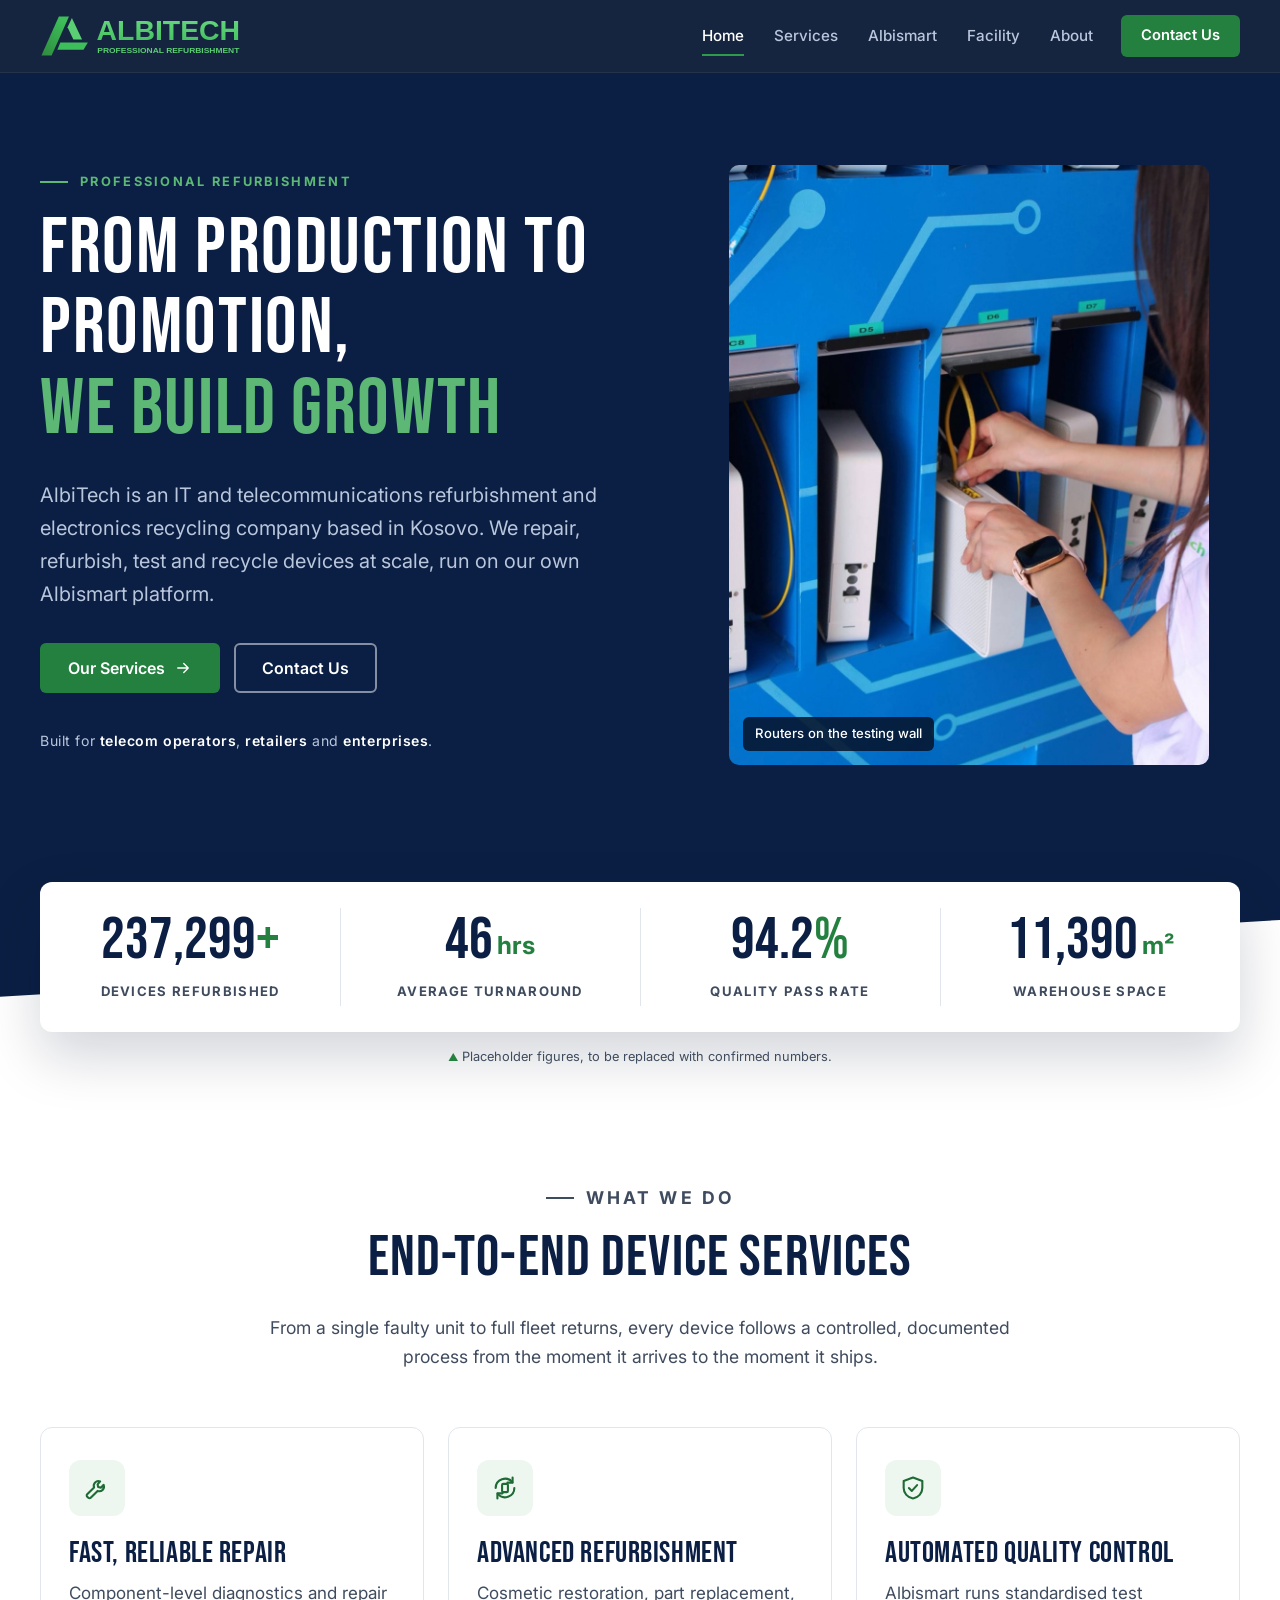
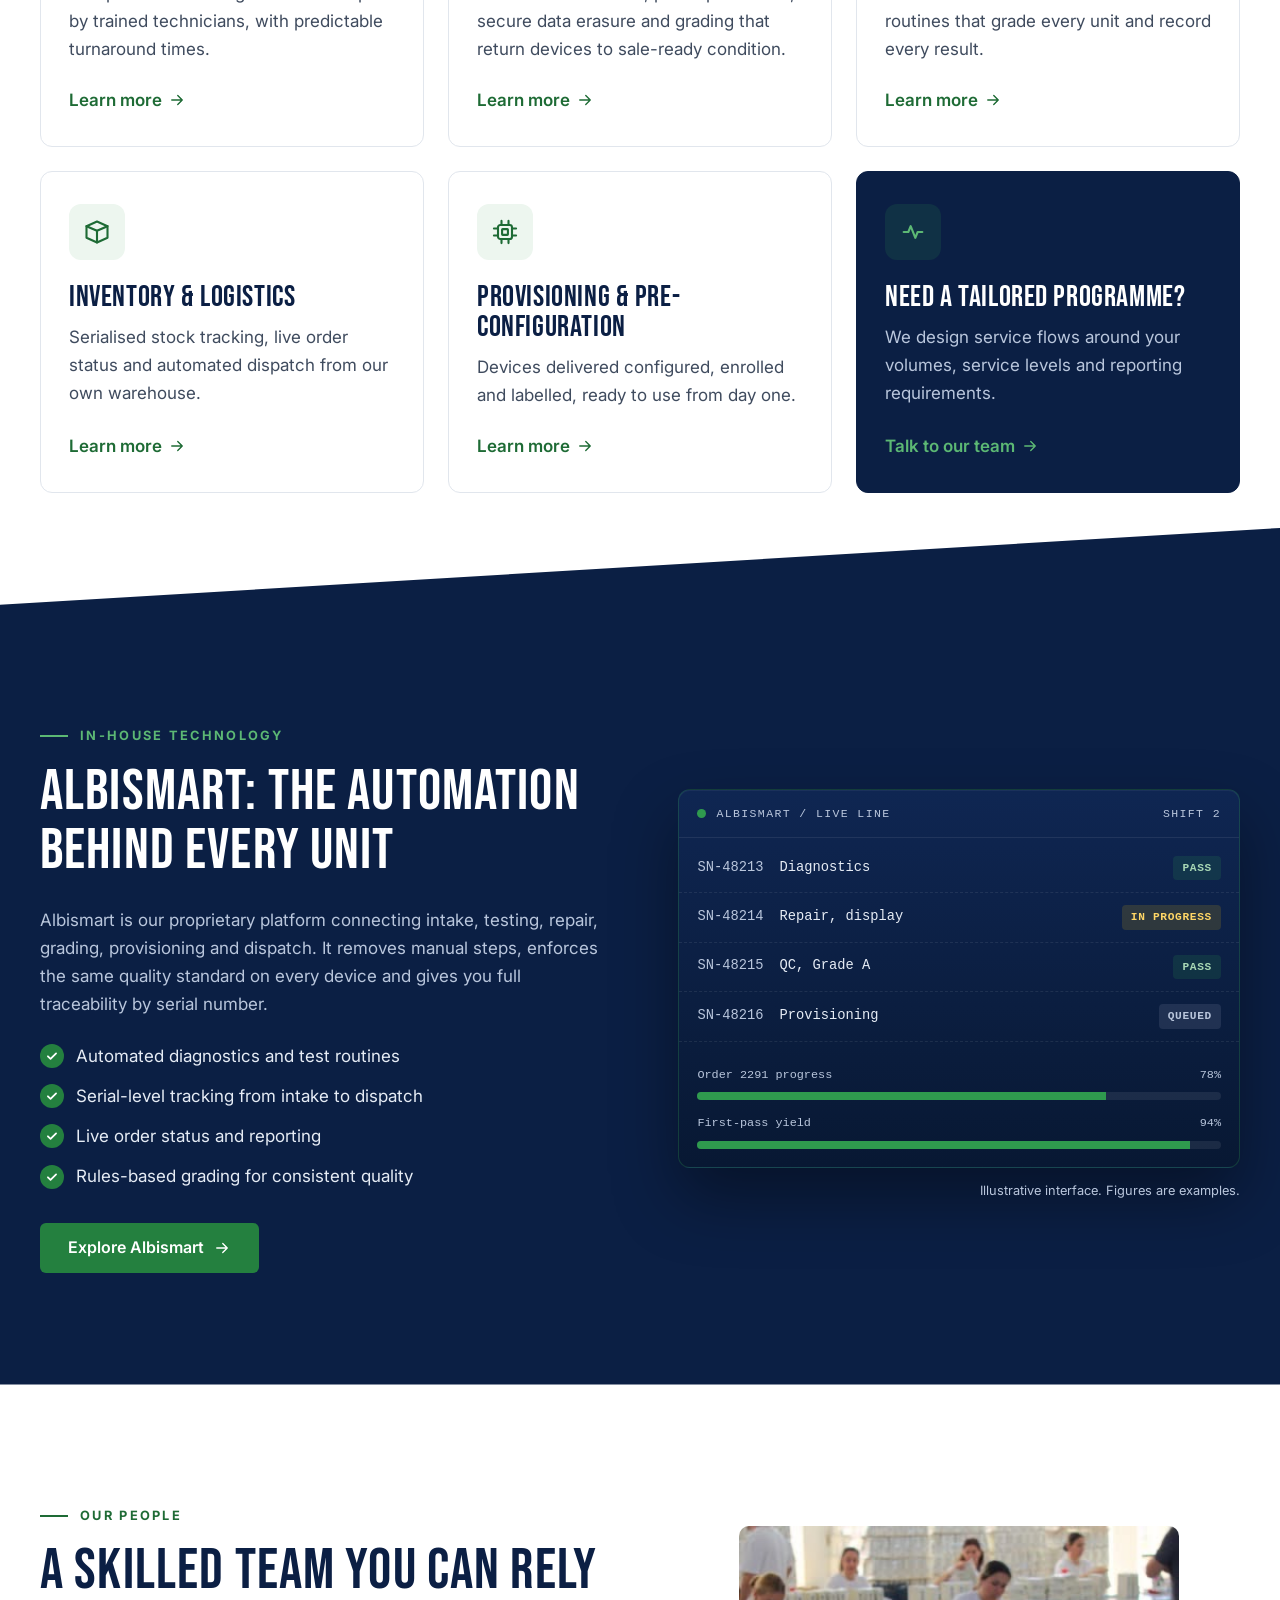
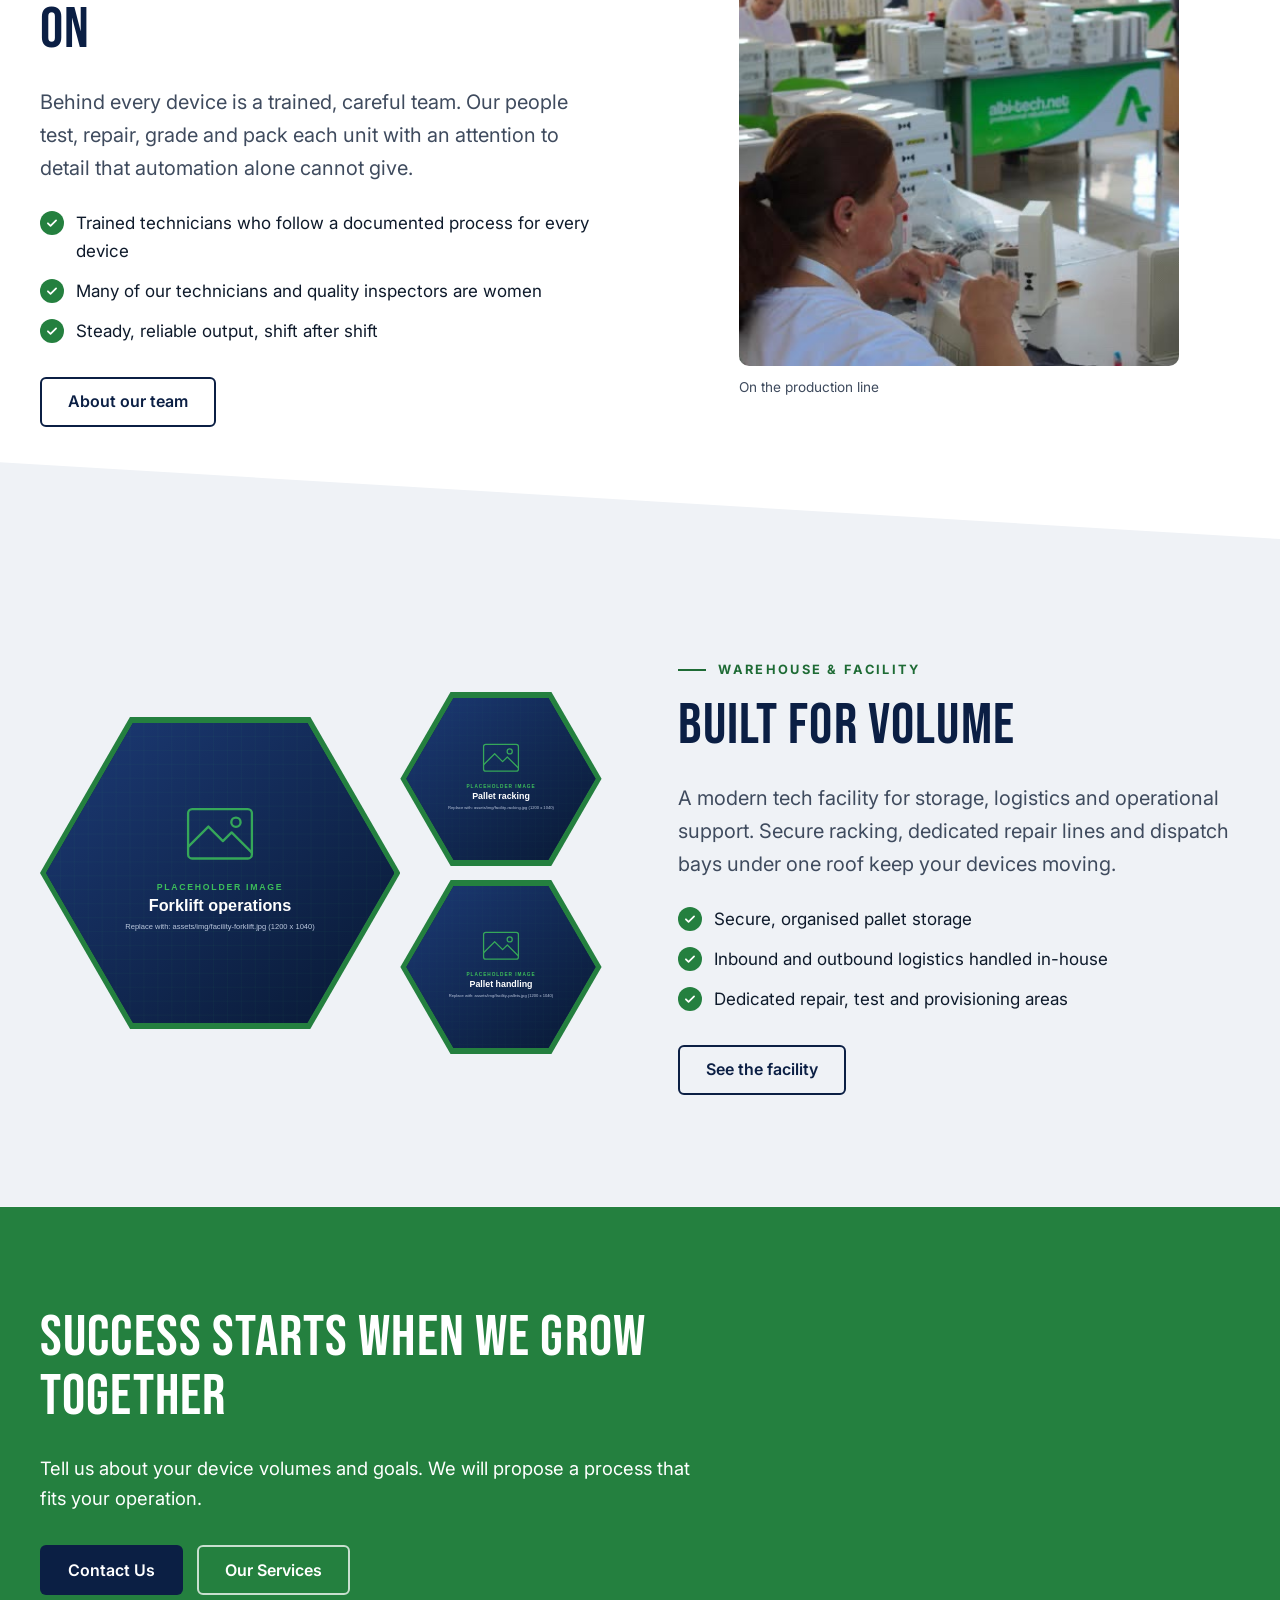
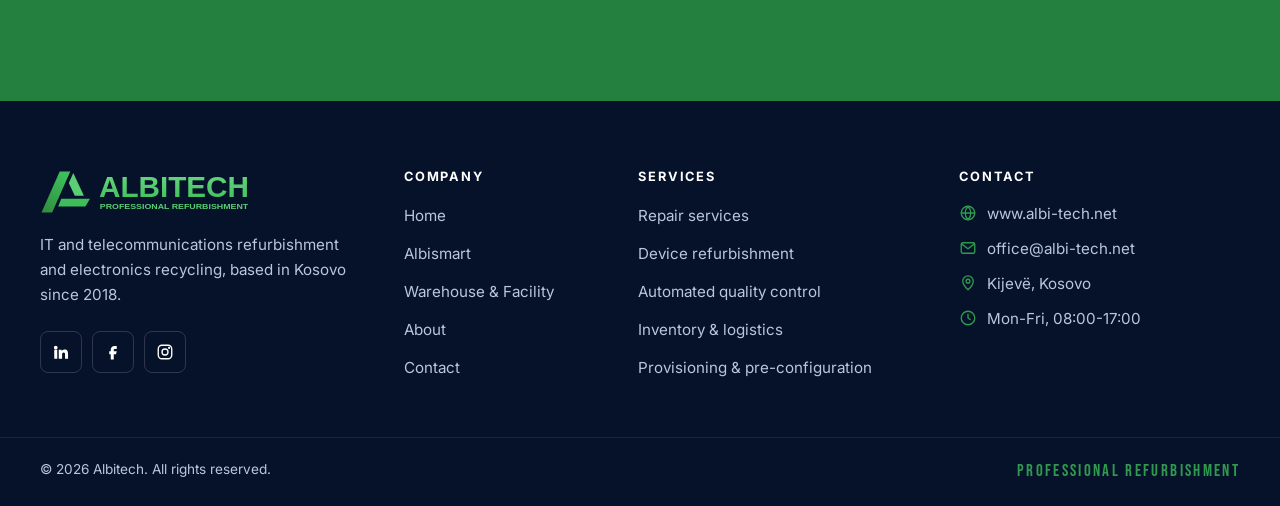
==== index.html @ 3c999fc0 "Add company facts: founder, founding date, headquarters and Instagram Add the founding date (13 Nove" ====
<!doctype html>
<html lang="en">
<head>
  <meta charset="utf-8">
  <meta name="viewport" content="width=device-width, initial-scale=1">
  <title>Albitech | Professional Device Repair, Refurbishment &amp; Logistics</title>
  <meta name="description" content="AlbiTech L.L.C. is an IT and telecommunications refurbishment and electronics recycling company in Kosovo. We repair, refurbish, test and recycle devices at scale, powered by our Albismart platform.">
  <link rel="canonical" href="https://www.albi-tech.net/">
  <meta name="theme-color" content="#0B1F44">
  <meta property="og:type" content="website">
  <meta property="og:site_name" content="Albitech">
  <meta property="og:title" content="Albitech | From Production to Promotion, We Build Growth">
  <meta property="og:description" content="Device repair, refurbishment, automated quality control, logistics and provisioning at scale.">
  <meta property="og:url" content="https://www.albi-tech.net/">
  <meta property="og:image" content="https://www.albi-tech.net/assets/img/og-image.png">
  <meta property="og:image:width" content="1200">
  <meta property="og:image:height" content="630">
  <meta property="og:image:alt" content="Albitech, Professional Refurbishment">
  <meta name="twitter:card" content="summary_large_image">
  <link rel="icon" href="assets/img/favicon.svg" type="image/svg+xml">
  <link rel="preconnect" href="https://fonts.googleapis.com">
  <link rel="preconnect" href="https://fonts.gstatic.com" crossorigin>
  <link rel="stylesheet" href="https://fonts.googleapis.com/css2?family=Bebas+Neue&amp;family=Inter:wght@400;500;600;700&amp;display=swap">
  <script>document.documentElement.classList.add("js");</script>
  <link rel="stylesheet" href="assets/css/styles.css">
  <script src="assets/js/main.js" defer></script>
  <script type="application/ld+json">
  {
    "@context": "https://schema.org",
    "@type": "Organization",
    "name": "Albitech",
    "slogan": "Professional Refurbishment",
    "url": "https://www.albi-tech.net/",
    "logo": "https://www.albi-tech.net/assets/img/logo.svg",
    "email": "office@albi-tech.net",
    "address": {
      "@type": "PostalAddress",
      "streetAddress": "Pejë - Prishtinë highway",
      "addressLocality": "Kijevë",
      "addressRegion": "Malishevë",
      "addressCountry": "XK"
    },
    "geo": {
      "@type": "GeoCoordinates",
      "latitude": 42.5676475,
      "longitude": 20.7339796
    },
    "hasMap": "https://maps.app.goo.gl/2U7qtQhpvTjWQRKJ6",
    "legalName": "AlbiTech L.L.C.",
    "description": "IT and telecommunications refurbishment and electronics recycling company in Kosovo: refurbishment, remanufacturing, testing, repair and recycling of IT and telecom hardware, powered by the Albismart platform.",
    "foundingDate": "2018-11-13",
    "founder": { "@type": "Person", "name": "Kujtim Gashi" },
    "sameAs": ["https://www.instagram.com/albitech_llc/"]
  }
  </script>
</head>
<body>
  <a class="skip-link" href="#main">Skip to main content</a>

  <header class="site-header">
    <div class="container header-inner">
      <a class="brand" href="index.html"><img src="assets/img/logo.svg" alt="Albitech home" width="203" height="42"></a>
      <button class="nav-toggle" type="button" aria-expanded="false" aria-controls="site-nav" aria-label="Open menu">
        <span class="nav-toggle-bar"></span><span class="nav-toggle-bar"></span><span class="nav-toggle-bar"></span>
      </button>
      <nav class="site-nav" id="site-nav" aria-label="Main">
        <ul class="nav-list">
          <li><a class="nav-link" href="index.html" aria-current="page">Home</a></li>
          <li><a class="nav-link" href="services.html">Services</a></li>
          <li><a class="nav-link" href="albismart.html">Albismart</a></li>
          <li><a class="nav-link" href="facility.html">Facility</a></li>
          <li><a class="nav-link" href="about.html">About</a></li>
          <li class="nav-cta"><a class="btn btn-primary btn-sm" href="contact.html">Contact Us</a></li>
        </ul>
      </nav>
    </div>
  </header>

  <main id="main">
    <!-- ============ Hero ============ -->
    <section class="hero" aria-labelledby="hero-title">
      <div class="container hero-grid">
        <div class="hero-content">
          <p class="eyebrow" data-reveal>Professional Refurbishment</p>
          <h1 id="hero-title" data-reveal style="--delay:.1s">From Production to Promotion, <span class="accent">We Build Growth</span></h1>
          <p class="lead" data-reveal style="--delay:.2s">AlbiTech is an IT and telecommunications refurbishment and electronics recycling company based in Kosovo. We repair, refurbish, test and recycle devices at scale, run on our own Albismart platform.</p>
          <div class="btn-row" data-reveal style="--delay:.3s">
            <a class="btn btn-primary" href="services.html">Our Services
              <svg class="icon" viewBox="0 0 24 24" aria-hidden="true"><path d="M5 12h14M13 6l6 6-6 6"/></svg>
            </a>
            <a class="btn btn-ghost" href="contact.html">Contact Us</a>
          </div>
          <p class="hero-audience" data-reveal style="--delay:.4s">Built for <strong>telecom operators</strong>, <strong>retailers</strong> and <strong>enterprises</strong>.</p>
        </div>
        <figure class="hero-photo" data-reveal="fade" style="--delay:.2s">
          <img src="assets/img/photos/testing-wall.jpg" alt="An Albitech technician connecting a router in its slot on the blue device testing wall" width="1000" height="1499" fetchpriority="high">
          <figcaption>Routers on the testing wall</figcaption>
        </figure>
      </div>
    </section>

    <!-- ============ Stats ============ -->
    <!-- PLACEHOLDER FIGURES: replace data-count values and the matching sr-only text with confirmed numbers. -->
    <section class="stats" aria-label="Albitech in numbers">
      <div class="container">
        <div class="stats-card" data-reveal>
          <div class="stat">
            <span class="stat-num" aria-hidden="true"><span data-count="250000">250,000</span><span class="suffix">+</span></span>
            <span class="stat-label">Devices refurbished</span>
            <span class="sr-only">250,000 or more devices refurbished</span>
          </div>
          <div class="stat">
            <span class="stat-num" aria-hidden="true"><span data-count="48">48</span><span class="suffix unit">hrs</span></span>
            <span class="stat-label">Average turnaround</span>
            <span class="sr-only">48 hour average turnaround</span>
          </div>
          <div class="stat">
            <span class="stat-num" aria-hidden="true"><span data-count="99.2" data-decimals="1">99.2</span><span class="suffix">%</span></span>
            <span class="stat-label">Quality pass rate</span>
            <span class="sr-only">99.2 percent quality pass rate</span>
          </div>
          <div class="stat">
            <span class="stat-num" aria-hidden="true"><span data-count="12000">12,000</span><span class="suffix unit">m²</span></span>
            <span class="stat-label">Warehouse space</span>
            <span class="sr-only">12,000 square metres of warehouse space</span>
          </div>
        </div>
        <p class="ph-note">Placeholder figures, to be replaced with confirmed numbers.</p>
      </div>
    </section>

    <!-- ============ Services overview ============ -->
    <section class="section" aria-labelledby="services-title">
      <div class="container">
        <div class="section-head center" data-reveal>
          <p class="eyebrow">What we do</p>
          <h2 id="services-title">End-to-end device services</h2>
          <p>From a single faulty unit to full fleet returns, every device follows a controlled, documented process from the moment it arrives to the moment it ships.</p>
        </div>
        <div class="card-grid">
          <article class="card" data-reveal>
            <div class="icon-badge"><svg class="icon" viewBox="0 0 24 24" aria-hidden="true"><path d="M14.7 6.3a4 4 0 0 0-5.2 5.2L3.6 17.4a1.4 1.4 0 0 0 0 2l1 1a1.4 1.4 0 0 0 2 0l5.9-5.9a4 4 0 0 0 5.2-5.2l-2.4 2.4-2.3-.5-.5-2.3z"/></svg></div>
            <h3>Fast, reliable repair</h3>
            <p>Component-level diagnostics and repair by trained technicians, with predictable turnaround times.</p>
            <a class="card-link" href="services.html#repair">Learn more <svg class="icon" viewBox="0 0 24 24" aria-hidden="true"><path d="M5 12h14M13 6l6 6-6 6"/></svg><span class="sr-only"> about repair services</span></a>
          </article>
          <article class="card" data-reveal style="--delay:.08s">
            <div class="icon-badge"><svg class="icon" viewBox="0 0 24 24" aria-hidden="true"><path d="M20 12a8 8 0 0 1-14.3 4.9M4 12a8 8 0 0 1 14.3-4.9"/><path d="M18.5 3v4.4h-4.4M5.5 21v-4.4h4.4"/><rect x="9.5" y="8.5" width="5" height="7" rx="1"/></svg></div>
            <h3>Advanced refurbishment</h3>
            <p>Cosmetic restoration, part replacement, secure data erasure and grading that return devices to sale-ready condition.</p>
            <a class="card-link" href="services.html#refurbishment">Learn more <svg class="icon" viewBox="0 0 24 24" aria-hidden="true"><path d="M5 12h14M13 6l6 6-6 6"/></svg><span class="sr-only"> about refurbishment</span></a>
          </article>
          <article class="card" data-reveal style="--delay:.16s">
            <div class="icon-badge"><svg class="icon" viewBox="0 0 24 24" aria-hidden="true"><path d="M12 3l8 3v6c0 4.5-3.4 8.3-8 9-4.6-.7-8-4.5-8-9V6z"/><path d="M8.5 12l2.5 2.5 4.5-5"/></svg></div>
            <h3>Automated quality control</h3>
            <p>Albismart runs standardised test routines that grade every unit and record every result.</p>
            <a class="card-link" href="services.html#quality-control">Learn more <svg class="icon" viewBox="0 0 24 24" aria-hidden="true"><path d="M5 12h14M13 6l6 6-6 6"/></svg><span class="sr-only"> about quality control</span></a>
          </article>
          <article class="card" data-reveal>
            <div class="icon-badge"><svg class="icon" viewBox="0 0 24 24" aria-hidden="true"><path d="M3 7l9-4 9 4-9 4z"/><path d="M3 7v10l9 4 9-4V7"/><path d="M12 11v10"/></svg></div>
            <h3>Inventory &amp; logistics</h3>
            <p>Serialised stock tracking, live order status and automated dispatch from our own warehouse.</p>
            <a class="card-link" href="services.html#logistics">Learn more <svg class="icon" viewBox="0 0 24 24" aria-hidden="true"><path d="M5 12h14M13 6l6 6-6 6"/></svg><span class="sr-only"> about inventory and logistics</span></a>
          </article>
          <article class="card" data-reveal style="--delay:.08s">
            <div class="icon-badge"><svg class="icon" viewBox="0 0 24 24" aria-hidden="true"><rect x="6" y="6" width="12" height="12" rx="2"/><rect x="9.5" y="9.5" width="5" height="5" rx=".5"/><path d="M9 2.5V6M15 2.5V6M9 18v3.5M15 18v3.5M2.5 9H6M2.5 15H6M18 9h3.5M18 15h3.5"/></svg></div>
            <h3>Provisioning &amp; pre-configuration</h3>
            <p>Devices delivered configured, enrolled and labelled, ready to use from day one.</p>
            <a class="card-link" href="services.html#provisioning">Learn more <svg class="icon" viewBox="0 0 24 24" aria-hidden="true"><path d="M5 12h14M13 6l6 6-6 6"/></svg><span class="sr-only"> about provisioning</span></a>
          </article>
          <article class="card card--cta" data-reveal style="--delay:.16s">
            <div class="icon-badge"><svg class="icon" viewBox="0 0 24 24" aria-hidden="true"><path d="M4 12h4l2-5 4 10 2-5h4"/></svg></div>
            <h3>Need a tailored programme?</h3>
            <p>We design service flows around your volumes, service levels and reporting requirements.</p>
            <a class="card-link" href="contact.html">Talk to our team <svg class="icon" viewBox="0 0 24 24" aria-hidden="true"><path d="M5 12h14M13 6l6 6-6 6"/></svg></a>
          </article>
        </div>
      </div>
    </section>

    <!-- ============ Albismart highlight ============ -->
    <section class="section section--dark angle-top" aria-labelledby="albismart-title">
      <div class="container split">
        <div data-reveal="left">
          <p class="eyebrow">In-house technology</p>
          <h2 id="albismart-title">Albismart: the automation behind every unit</h2>
          <p>Albismart is our proprietary platform connecting intake, testing, repair, grading, provisioning and dispatch. It removes manual steps, enforces the same quality standard on every device and gives you full traceability by serial number.</p>
          <ul class="check-list" style="margin-top:24px">
            <li>Automated diagnostics and test routines</li>
            <li>Serial-level tracking from intake to dispatch</li>
            <li>Live order status and reporting</li>
            <li>Rules-based grading for consistent quality</li>
          </ul>
          <div class="btn-row">
            <a class="btn btn-primary" href="albismart.html">Explore Albismart
              <svg class="icon" viewBox="0 0 24 24" aria-hidden="true"><path d="M5 12h14M13 6l6 6-6 6"/></svg>
            </a>
          </div>
        </div>
        <figure class="console-wrap" style="margin:0" data-reveal="right">
          <div class="console" role="img" aria-label="Illustration of the Albismart live line view, showing devices moving through diagnostics, repair, quality control and provisioning">
            <div class="console-bar" aria-hidden="true"><span class="console-dot"></span><span>Albismart / Live line</span><span>Shift 2</span></div>
            <ul class="console-rows" aria-hidden="true">
              <li class="console-row"><span class="sn">SN-48213</span><span>Diagnostics</span><span class="status status--pass">PASS</span></li>
              <li class="console-row"><span class="sn">SN-48214</span><span>Repair, display</span><span class="status status--run">IN PROGRESS</span></li>
              <li class="console-row"><span class="sn">SN-48215</span><span>QC, Grade A</span><span class="status status--pass">PASS</span></li>
              <li class="console-row"><span class="sn">SN-48216</span><span>Provisioning</span><span class="status status--queue">QUEUED</span></li>
            </ul>
            <div class="console-meters" aria-hidden="true">
              <div><div class="meter-label"><span>Order 2291 progress</span><span>78%</span></div><div class="meter"><span style="--w:78%"></span></div></div>
              <div><div class="meter-label"><span>First-pass yield</span><span>94%</span></div><div class="meter"><span style="--w:94%"></span></div></div>
            </div>
          </div>
          <figcaption class="figure-caption">Illustrative interface. Figures are examples.</figcaption>
        </figure>
      </div>
    </section>

    <!-- ============ People ============ -->
    <section class="section" aria-labelledby="people-title">
      <div class="container split">
        <div data-reveal="left">
          <p class="eyebrow">Our people</p>
          <h2 id="people-title">A skilled team you can rely on</h2>
          <p class="lead">Behind every device is a trained, careful team. Our people test, repair, grade and pack each unit with an attention to detail that automation alone cannot give.</p>
          <ul class="check-list" style="margin-top:24px">
            <li>Trained technicians who follow a documented process for every device</li>
            <li>Many of our technicians and quality inspectors are women</li>
            <li>Steady, reliable output, shift after shift</li>
          </ul>
          <div class="btn-row">
            <a class="btn btn-outline" href="about.html">About our team</a>
          </div>
        </div>
        <figure class="people-photo" data-reveal="right">
          <img src="assets/img/photos/production-line.jpg" alt="Albitech team members testing and packing devices on the production line" width="414" height="414" loading="lazy">
          <figcaption>On the production line</figcaption>
        </figure>
      </div>
    </section>

    <!-- ============ Facility preview ============ -->
    <section class="section section--gray angle-top-rev" aria-labelledby="facility-title">
      <div class="container split">
        <div class="hex-cluster" data-reveal="left">
          <!-- PLACEHOLDER IMAGES: replace src with real facility photos and update alt text. -->
          <figure class="hex"><div class="hex-inner"><img src="assets/img/placeholders/forklift.svg" alt="Placeholder: forklift moving pallets between racks" width="1200" height="1040" loading="lazy"></div></figure>
          <figure class="hex"><div class="hex-inner"><img src="assets/img/placeholders/warehouse-racking.svg" alt="Placeholder: pallet racking with boxed devices" width="1200" height="1040" loading="lazy"></div></figure>
          <figure class="hex"><div class="hex-inner"><img src="assets/img/placeholders/pallet-handling.svg" alt="Placeholder: operator handling a wrapped pallet" width="1200" height="1040" loading="lazy"></div></figure>
        </div>
        <div data-reveal="right">
          <p class="eyebrow">Warehouse &amp; facility</p>
          <h2 id="facility-title">Built for volume</h2>
          <p class="lead">A modern tech facility for storage, logistics and operational support. Secure racking, dedicated repair lines and dispatch bays under one roof keep your devices moving.</p>
          <ul class="check-list" style="margin-top:24px">
            <li>Secure, organised pallet storage</li>
            <li>Inbound and outbound logistics handled in-house</li>
            <li>Dedicated repair, test and provisioning areas</li>
          </ul>
          <div class="btn-row">
            <a class="btn btn-outline" href="facility.html">See the facility</a>
          </div>
        </div>
      </div>
    </section>

    <!-- ============ CTA ============ -->
    <section class="cta-band" aria-labelledby="cta-title">
      <div class="container">
        <div class="cta-inner" data-reveal>
          <h2 id="cta-title">Success starts when we grow together</h2>
          <p>Tell us about your device volumes and goals. We will propose a process that fits your operation.</p>
          <div class="btn-row">
            <a class="btn btn-dark" href="contact.html">Contact Us</a>
            <a class="btn btn-outline" href="services.html">Our Services</a>
          </div>
        </div>
      </div>
    </section>
  </main>

  <footer class="site-footer">
    <div class="container footer-grid">
      <div class="footer-brand">
        <img src="assets/img/logo.svg" alt="Albitech, Professional Refurbishment" width="213" height="44" loading="lazy">
        <p>IT and telecommunications refurbishment and electronics recycling, based in Kosovo since 2018.</p>
        <!-- PLACEHOLDER: replace href="#" on LinkedIn and Facebook with the real profile URLs. -->
        <ul class="social" aria-label="Albitech on social media">
          <li><a href="#" aria-label="Albitech on LinkedIn"><svg class="icon icon-fill" viewBox="0 0 24 24" aria-hidden="true"><path d="M4.98 3.5a2.5 2.5 0 1 1 0 5 2.5 2.5 0 0 1 0-5zM3 9h4v12H3zM9 9h3.8v1.7h.05c.53-1 1.83-2.05 3.77-2.05 4.03 0 4.78 2.65 4.78 6.1V21h-4v-5.5c0-1.3-.02-3-1.83-3-1.83 0-2.12 1.43-2.12 2.9V21H9z"/></svg></a></li>
          <li><a href="#" aria-label="Albitech on Facebook"><svg class="icon icon-fill" viewBox="0 0 24 24" aria-hidden="true"><path d="M14 8h3V4h-3c-2.76 0-5 2.24-5 5v2H7v4h2v7h4v-7h3l1-4h-4V9c0-.55.45-1 1-1z"/></svg></a></li>
          <li><a href="https://www.instagram.com/albitech_llc/" target="_blank" rel="noopener" aria-label="Albitech on Instagram"><svg class="icon" viewBox="0 0 24 24" aria-hidden="true"><rect x="3" y="3" width="18" height="18" rx="5"/><circle cx="12" cy="12" r="4"/><circle cx="17.5" cy="6.5" r=".6" fill="currentColor"/></svg></a></li>
        </ul>
      </div>
      <nav class="footer-col" aria-label="Footer: company">
        <h2 class="footer-title">Company</h2>
        <ul>
          <li><a href="index.html">Home</a></li>
          <li><a href="albismart.html">Albismart</a></li>
          <li><a href="facility.html">Warehouse &amp; Facility</a></li>
          <li><a href="about.html">About</a></li>
          <li><a href="contact.html">Contact</a></li>
        </ul>
      </nav>
      <nav class="footer-col" aria-label="Footer: services">
        <h2 class="footer-title">Services</h2>
        <ul>
          <li><a href="services.html#repair">Repair services</a></li>
          <li><a href="services.html#refurbishment">Device refurbishment</a></li>
          <li><a href="services.html#quality-control">Automated quality control</a></li>
          <li><a href="services.html#logistics">Inventory &amp; logistics</a></li>
          <li><a href="services.html#provisioning">Provisioning &amp; pre-configuration</a></li>
        </ul>
      </nav>
      <div class="footer-col">
        <h2 class="footer-title">Contact</h2>
        <ul class="footer-contact">
          <li><svg class="icon" viewBox="0 0 24 24" aria-hidden="true"><circle cx="12" cy="12" r="9"/><path d="M3 12h18M12 3c2.5 2.7 3.8 5.7 3.8 9s-1.3 6.3-3.8 9c-2.5-2.7-3.8-5.7-3.8-9S9.5 5.7 12 3z"/></svg><a href="https://www.albi-tech.net">www.albi-tech.net</a></li>
          <li><svg class="icon" viewBox="0 0 24 24" aria-hidden="true"><rect x="3" y="5" width="18" height="14" rx="2"/><path d="M3.5 6.5l8.5 6.5 8.5-6.5"/></svg><a href="mailto:office@albi-tech.net">office@albi-tech.net</a></li>
          <li><svg class="icon" viewBox="0 0 24 24" aria-hidden="true"><path d="M12 21s-7-6.2-7-11.5a7 7 0 0 1 14 0C19 14.8 12 21 12 21z"/><circle cx="12" cy="9.5" r="2.5"/></svg><a href="https://maps.app.goo.gl/2U7qtQhpvTjWQRKJ6" target="_blank" rel="noopener">Kijevë, Kosovo</a></li>
          <li><svg class="icon" viewBox="0 0 24 24" aria-hidden="true"><circle cx="12" cy="12" r="9"/><path d="M12 7v5l3 2"/></svg><span>Mon-Fri, 08:00-17:00</span></li>
        </ul>
      </div>
    </div>
    <div class="footer-bottom">
      <div class="container footer-bottom-inner">
        <p>&copy; <span data-year>2026</span> Albitech. All rights reserved.</p>
        <p class="footer-tagline">Professional Refurbishment</p>
      </div>
    </div>
  </footer>
</body>
</html>
---- assets/css/styles.css ----
/* =========================================================
   Albitech, Professional Refurbishment
   Main stylesheet (shared by every page)
   ========================================================= */

:root {
  --navy-950: #06122a;
  --navy-900: #081833;
  --navy-800: #0b1f44;
  --navy-700: #132b5c;
  --navy-600: #1c3a75;
  --green-300: #a9d8b5;
  --green-400: #5cb874;
  --green-500: #2f9a4e;
  --green-600: #24803f;
  --green-700: #1e6b35;
  --green-800: #17532a;
  --green-50: #edf6ef;
  --gray-50: #f7f9fb;
  --gray-100: #eff2f6;
  --gray-200: #e1e6ed;
  --gray-300: #c9d1dc;
  --ink: #0e1a2b;
  --ink-soft: #3f4b5e;
  --on-dark-soft: #b9c6dc;
  --error: #b42318;

  --font-display: "Bebas Neue", "Oswald", Impact, "Arial Narrow", sans-serif;
  --font-body: "Inter", system-ui, -apple-system, "Segoe UI", Roboto, Arial, sans-serif;

  --radius: 12px;
  --radius-sm: 8px;
  --shadow: 0 14px 36px rgba(6, 18, 42, 0.12);
  --header-h: 72px;
  --container: 1200px;
  --cut: clamp(36px, 6vw, 96px);
  --section-pad: clamp(64px, 9vw, 112px);
  --ease: cubic-bezier(0.2, 0.7, 0.2, 1);
}

/* ---------- Base ---------- */
*, *::before, *::after { box-sizing: border-box; }
html { scroll-behavior: smooth; -webkit-text-size-adjust: 100%; scroll-padding-top: calc(var(--header-h) + 16px); }
body {
  margin: 0;
  font-family: var(--font-body);
  font-size: 1.0625rem;
  line-height: 1.65;
  color: var(--ink);
  background: #fff;
  -webkit-font-smoothing: antialiased;
}
img, svg { display: block; max-width: 100%; }
img { height: auto; }
a { color: var(--green-700); text-underline-offset: 3px; }
a:hover { text-decoration-thickness: 2px; }
h1, h2, h3, h4 {
  font-family: var(--font-display);
  font-weight: 400;
  letter-spacing: 0.02em;
  line-height: 1.02;
  margin: 0 0 0.45em;
}
h1 { font-size: clamp(2.9rem, 7vw, 5.5rem); }
h2 { font-size: clamp(2.3rem, 4.6vw, 3.6rem); }
h3 { font-size: clamp(1.5rem, 2.4vw, 1.85rem); }
p { margin: 0 0 1em; }
ul, ol { margin: 0; }
button, input, select, textarea { font: inherit; }

.container { width: min(100% - 40px, var(--container)); margin-inline: auto; }

.sr-only {
  position: absolute !important; width: 1px; height: 1px; padding: 0; margin: -1px;
  overflow: hidden; clip: rect(0 0 0 0); white-space: nowrap; border: 0;
}

.skip-link {
  position: absolute; left: 16px; top: -64px; z-index: 300;
  background: var(--green-500); color: var(--navy-900);
  padding: 10px 18px; border-radius: var(--radius-sm);
  font-weight: 700; text-decoration: none; transition: top 0.2s;
}
.skip-link:focus { top: 12px; }

:focus-visible { outline: 3px solid var(--green-400); outline-offset: 3px; border-radius: 4px; }

.icon {
  width: 24px; height: 24px; flex: none;
  fill: none; stroke: currentColor; stroke-width: 1.8;
  stroke-linecap: round; stroke-linejoin: round;
}
.icon-fill { fill: currentColor; stroke: none; }

.lead { font-size: clamp(1.1rem, 1.6vw, 1.25rem); color: var(--ink-soft); max-width: 60ch; }

.eyebrow {
  display: inline-flex; align-items: center; gap: 12px;
  margin: 0 0 18px;
  font-family: var(--font-body); line-height: 1.4;
  font-size: 0.8rem; font-weight: 700; letter-spacing: 0.18em; text-transform: uppercase;
  color: var(--green-700);
}
.eyebrow::before { content: ""; width: 28px; height: 2px; background: currentColor; }

/* ---------- Header ---------- */
.site-header {
  position: sticky; top: 0; z-index: 100;
  background: rgba(8, 24, 51, 0.94);
  -webkit-backdrop-filter: saturate(140%) blur(10px);
  backdrop-filter: saturate(140%) blur(10px);
  border-bottom: 1px solid rgba(255, 255, 255, 0.06);
  transition: box-shadow 0.3s;
}
.site-header.is-scrolled { box-shadow: 0 8px 28px rgba(0, 0, 0, 0.28); }
.header-inner { display: flex; align-items: center; justify-content: space-between; gap: 24px; height: var(--header-h); }
.brand { display: inline-flex; align-items: center; border-radius: 4px; }
.brand img { height: 42px; width: auto; }

.nav-list { display: flex; align-items: center; gap: 2px; list-style: none; padding: 0; }
.nav-link {
  position: relative; display: block; padding: 10px 14px;
  color: var(--on-dark-soft); text-decoration: none;
  font-size: 0.95rem; font-weight: 500; border-radius: var(--radius-sm);
  transition: color 0.2s;
}
.nav-link:hover { color: #fff; }
.nav-link[aria-current="page"] { color: #fff; }
.nav-link[aria-current="page"]::after {
  content: ""; position: absolute; left: 14px; right: 14px; bottom: 3px;
  height: 2px; background: var(--green-500);
}
.nav-cta { margin-left: 12px; }

.nav-toggle {
  display: none; position: relative; width: 44px; height: 44px;
  border: 1px solid rgba(255, 255, 255, 0.2); border-radius: var(--radius-sm);
  background: transparent; color: #fff; cursor: pointer;
}
.nav-toggle-bar {
  position: absolute; left: 11px; right: 11px; height: 2px; border-radius: 2px;
  background: currentColor; transition: transform 0.3s var(--ease), opacity 0.2s;
}
.nav-toggle-bar:nth-child(1) { top: 14px; }
.nav-toggle-bar:nth-child(2) { top: 20px; }
.nav-toggle-bar:nth-child(3) { top: 26px; }
.nav-toggle[aria-expanded="true"] .nav-toggle-bar:nth-child(1) { transform: translateY(6px) rotate(45deg); }
.nav-toggle[aria-expanded="true"] .nav-toggle-bar:nth-child(2) { opacity: 0; }
.nav-toggle[aria-expanded="true"] .nav-toggle-bar:nth-child(3) { transform: translateY(-6px) rotate(-45deg); }

@media (max-width: 960px) {
  .nav-toggle { display: block; }
  .site-nav {
    position: absolute; top: 100%; left: 0; right: 0;
    max-height: calc(100vh - var(--header-h)); overflow-y: auto;
    background: var(--navy-900);
    border-top: 1px solid rgba(255, 255, 255, 0.06);
    box-shadow: 0 24px 40px rgba(0, 0, 0, 0.35);
    opacity: 0; visibility: hidden; transform: translateY(-8px);
    transition: opacity 0.25s, transform 0.25s var(--ease), visibility 0s linear 0.25s;
  }
  .site-nav.is-open {
    opacity: 1; visibility: visible; transform: none;
    transition: opacity 0.25s, transform 0.25s var(--ease), visibility 0s;
  }
  .nav-list { flex-direction: column; align-items: stretch; gap: 0; padding: 8px 20px 24px; }
  .nav-link { padding: 16px 4px; font-size: 1.05rem; border-radius: 0; border-bottom: 1px solid rgba(255, 255, 255, 0.07); }
  .nav-link[aria-current="page"] { color: var(--green-400); }
  .nav-link[aria-current="page"]::after { display: none; }
  .nav-cta { margin: 20px 0 0; }
  .nav-cta .btn { width: 100%; }
  body.nav-open { overflow: hidden; }
}

/* ---------- Buttons ---------- */
.btn {
  --btn-bg: var(--green-600);
  --btn-fg: #fff;
  display: inline-flex; align-items: center; justify-content: center; gap: 0.55em;
  min-height: 50px; padding: 12px 26px;
  border: 2px solid transparent; border-radius: 6px;
  background: var(--btn-bg); color: var(--btn-fg);
  font-size: 1rem; font-weight: 600; line-height: 1.2; text-decoration: none;
  cursor: pointer;
  transition: background-color 0.2s, color 0.2s, border-color 0.2s, transform 0.2s var(--ease), box-shadow 0.2s;
}
.btn .icon { width: 18px; height: 18px; }
.btn-primary:hover { --btn-bg: var(--green-700); }
.btn-ghost { --btn-bg: transparent; --btn-fg: #fff; border-color: rgba(255, 255, 255, 0.5); }
.btn-ghost:hover { --btn-bg: rgba(255, 255, 255, 0.08); border-color: #fff; }
.btn-dark { --btn-bg: var(--navy-800); --btn-fg: #fff; }
.btn-dark:hover { --btn-bg: var(--navy-700); }
.btn-outline { --btn-bg: transparent; --btn-fg: var(--navy-800); border-color: var(--navy-800); }
.btn-outline:hover { --btn-bg: var(--navy-800); --btn-fg: #fff; }
.btn-sm { min-height: 42px; padding: 8px 18px; font-size: 0.92rem; }
.btn-row { display: flex; flex-wrap: wrap; gap: 14px; margin-top: 32px; }

/* ---------- Hero (home) ---------- */
.hero {
  position: relative; overflow: hidden;
  background: var(--navy-800);
  color: #fff;
  padding: clamp(48px, 7vw, 96px) 0 calc(clamp(110px, 12vw, 160px) + var(--cut));
  clip-path: polygon(0 0, 100% 0, 100% calc(100% - var(--cut)), 0 100%);
}
.hero .eyebrow, .page-hero .eyebrow, .section--dark .eyebrow { color: var(--green-400); }
.hero-grid { display: grid; grid-template-columns: 1.1fr 0.9fr; gap: clamp(32px, 5vw, 72px); align-items: center; }
.hero-content { max-width: 640px; }
.hero h1 { font-size: clamp(3rem, 6.2vw, 5.4rem); margin-bottom: 0.35em; }
.hero h1 .accent { color: var(--green-400); display: block; }
.hero .lead { color: var(--on-dark-soft); }
.hero-audience { margin-top: 36px; font-size: 0.88rem; color: var(--on-dark-soft); letter-spacing: 0.04em; }
.hero-audience strong { color: #fff; font-weight: 600; }
.hero-photo { position: relative; margin: 0; aspect-ratio: 4 / 5; max-height: 600px; border-radius: 10px; overflow: hidden; background: var(--navy-700); }
.hero-photo img { width: 100%; height: 100%; object-fit: cover; object-position: 50% 40%; }
.hero-photo figcaption {
  position: absolute; left: 14px; bottom: 14px; padding: 6px 12px; border-radius: 6px;
  background: rgba(6, 18, 42, 0.85); color: #fff; font-size: 0.82rem; font-weight: 500;
}
@media (max-width: 900px) {
  .hero-grid { grid-template-columns: 1fr; }
  .hero-photo { aspect-ratio: 4 / 3; max-height: none; }
}
@keyframes pulse { 0%, 100% { box-shadow: 0 0 0 4px rgba(47, 154, 78, 0.25); } 50% { box-shadow: 0 0 0 8px rgba(47, 154, 78, 0); } }

/* ---------- Page hero (inner pages) ---------- */
.page-hero {
  position: relative; overflow: hidden; isolation: isolate;
  background: var(--navy-800);
  color: #fff;
  padding: clamp(56px, 8vw, 100px) 0 calc(clamp(64px, 9vw, 110px) + var(--cut));
  clip-path: polygon(0 0, 100% 0, 100% calc(100% - var(--cut)), 0 100%);
}
.page-hero .container { position: relative; z-index: 1; }
.page-hero h1 { max-width: 16ch; }
.page-hero .lead { color: var(--on-dark-soft); }

.breadcrumb ol {
  display: flex; flex-wrap: wrap; gap: 8px; list-style: none; padding: 0; margin: 0 0 22px;
  font-size: 0.88rem; color: var(--on-dark-soft);
}
.breadcrumb li + li::before { content: "/"; margin-right: 8px; opacity: 0.5; }
.breadcrumb a { color: var(--on-dark-soft); text-decoration: none; }
.breadcrumb a:hover { color: #fff; text-decoration: underline; }
.breadcrumb [aria-current="page"] { color: #fff; }

/* ---------- Sections ---------- */
.section { position: relative; padding-block: var(--section-pad); }
.section--gray { background: var(--gray-100); }
.section--dark { background: var(--navy-800); color: #fff; }
.section--dark p { color: var(--on-dark-soft); }
.section--dark h2, .section--dark h3 { color: #fff; }
.angle-top {
  clip-path: polygon(0 var(--cut), 100% 0, 100% 100%, 0 100%);
  margin-top: calc(-1 * var(--cut));
  padding-top: calc(var(--section-pad) + var(--cut));
}
.angle-top-rev {
  clip-path: polygon(0 0, 100% var(--cut), 100% 100%, 0 100%);
  margin-top: calc(-1 * var(--cut));
  padding-top: calc(var(--section-pad) + var(--cut));
}

.section-head { max-width: 740px; margin-bottom: clamp(36px, 5vw, 56px); }
.section-head.center { text-align: center; margin-inline: auto; }
.section-head.center .eyebrow { justify-content: center; }
.section-head p { font-size: 1.1rem; color: var(--ink-soft); }
.section--dark .section-head p { color: var(--on-dark-soft); }
.section h2 { color: var(--navy-800); }
.section--dark h2 { color: #fff; }
.text-accent { color: var(--green-700); }
.section--dark .text-accent { color: var(--green-500); }

.split { display: grid; grid-template-columns: 1fr 1fr; gap: clamp(40px, 6vw, 88px); align-items: center; }
.split--text-wide { grid-template-columns: 1.1fr 0.9fr; }
@media (max-width: 900px) { .split, .split--text-wide { grid-template-columns: 1fr; } }

/* ---------- Stats ---------- */
.stats { position: relative; z-index: 3; margin-top: calc(-1 * clamp(70px, 9vw, 120px)); }
.stats-card {
  display: grid; grid-template-columns: repeat(4, 1fr);
  background: #fff; border-radius: var(--radius); overflow: hidden;
  box-shadow: 0 24px 56px rgba(6, 18, 42, 0.18);
}
.stats-card--flat { box-shadow: none; border: 1px solid var(--gray-200); }
.stat { position: relative; padding: 30px 22px; text-align: center; }
.stat + .stat::before {
  content: ""; position: absolute; left: 0; top: 26px; bottom: 26px; width: 1px; background: var(--gray-200);
}
.stat-num {
  display: block; font-family: var(--font-display);
  font-size: clamp(2.7rem, 4.6vw, 3.7rem); line-height: 1; color: var(--navy-800);
  font-variant-numeric: tabular-nums;
}
.stat-num .suffix { color: var(--green-600); }
.stat-num .unit { margin-left: 4px; font-family: var(--font-body); font-size: 0.42em; font-weight: 700; letter-spacing: 0; vertical-align: 0.15em; }
.stat-label {
  display: block; margin-top: 10px;
  font-size: 0.82rem; font-weight: 700; letter-spacing: 0.1em; text-transform: uppercase; color: var(--ink-soft);
}
@media (max-width: 820px) {
  .stats-card { grid-template-columns: repeat(2, 1fr); }
  .stat:nth-child(3)::before { display: none; }
  .stat:nth-child(n + 3) { border-top: 1px solid var(--gray-200); }
}
.ph-note { margin: 14px 0 0; text-align: center; font-size: 0.8rem; color: var(--ink-soft); }
.ph-note::before { content: "\25B2  "; color: var(--green-600); font-size: 0.65rem; }

/* ---------- Cards ---------- */
.card-grid { display: grid; grid-template-columns: repeat(3, 1fr); gap: 24px; }
@media (max-width: 980px) { .card-grid { grid-template-columns: repeat(2, 1fr); } }
@media (max-width: 640px) { .card-grid { grid-template-columns: 1fr; } }

.card {
  position: relative; display: flex; flex-direction: column; overflow: hidden;
  background: #fff; border: 1px solid var(--gray-200); border-radius: var(--radius);
  padding: 32px 28px;
  transition: transform 0.35s var(--ease), box-shadow 0.35s, border-color 0.35s;
}
.card:hover { border-color: var(--green-300); }
.card h3 { color: var(--navy-800); margin-bottom: 0.35em; }
.card p { color: var(--ink-soft); flex: 1; }
.card--cta { background: var(--navy-800); border-color: var(--navy-800); color: #fff; }
.card--cta h3 { color: #fff; }
.card--cta p { color: var(--on-dark-soft); }
.card--cta .card-link { color: var(--green-400); }
.card--cta .icon-badge { background: rgba(47, 154, 78, 0.15); color: var(--green-400); }

.icon-badge {
  display: grid; place-items: center; flex: none;
  width: 56px; height: 56px; margin-bottom: 22px; border-radius: 12px;
  background: var(--green-50);
  color: var(--green-700);
}
.icon-badge .icon { width: 28px; height: 28px; }
.section--dark .icon-badge { background: rgba(47, 154, 78, 0.14); color: var(--green-400); }

.card-link {
  display: inline-flex; align-items: center; gap: 6px; margin-top: 6px;
  font-weight: 600; color: var(--green-700); text-decoration: none;
}
.card-link .icon { width: 18px; height: 18px; transition: transform 0.2s var(--ease); }
.card-link:hover .icon { transform: translateX(4px); }

/* ---------- Lists ---------- */
.check-list { list-style: none; padding: 0; display: grid; gap: 12px; }
.check-list li { position: relative; padding-left: 36px; }
.check-list li::before {
  content: ""; position: absolute; left: 0; top: 0.12em; width: 24px; height: 24px; border-radius: 50%;
  background: var(--green-600) url("data:image/svg+xml,%3Csvg xmlns='http://www.w3.org/2000/svg' viewBox='0 0 24 24' fill='none' stroke='%23FFFFFF' stroke-width='3' stroke-linecap='round' stroke-linejoin='round'%3E%3Cpath d='M5 12.5l4.5 4.5L19 7.5'/%3E%3C/svg%3E") center / 14px no-repeat;
}
.section--dark .check-list li { color: #e6ecf5; }

.tags { display: flex; flex-wrap: wrap; gap: 8px; list-style: none; padding: 0; margin-top: 10px; }
.tag {
  padding: 6px 12px; border-radius: 999px; border: 1px solid var(--gray-200);
  background: var(--gray-100); color: var(--navy-700); font-size: 0.82rem; font-weight: 600;
}
.tags-label {
  margin: 26px 0 0; font-size: 0.78rem; font-weight: 700; letter-spacing: 0.12em;
  text-transform: uppercase; color: var(--ink-soft);
}

/* ---------- Albismart console illustration ---------- */
.console {
  overflow: hidden; border-radius: var(--radius);
  background: linear-gradient(180deg, #0f2652, #081833);
  border: 1px solid rgba(47, 154, 78, 0.28);
  box-shadow: 0 30px 64px rgba(0, 0, 0, 0.38), inset 0 1px 0 rgba(255, 255, 255, 0.05);
  font-family: ui-monospace, SFMono-Regular, Menlo, Consolas, monospace; font-size: 0.86rem;
}
.console-bar {
  display: flex; align-items: center; gap: 10px; padding: 14px 18px;
  border-bottom: 1px solid rgba(255, 255, 255, 0.08);
  color: var(--on-dark-soft); font-size: 0.72rem; letter-spacing: 0.12em; text-transform: uppercase;
}
.console-bar span:last-child { margin-left: auto; }
.console-dot { width: 9px; height: 9px; border-radius: 50%; background: var(--green-500); animation: pulse 2s infinite; }
.console-rows { list-style: none; padding: 6px 0; }
.console-row {
  display: grid; grid-template-columns: auto 1fr auto; gap: 16px; align-items: center;
  padding: 12px 18px; border-bottom: 1px dashed rgba(255, 255, 255, 0.08); color: #e6ecf5;
}
.console-row .sn { color: var(--on-dark-soft); }
.status { padding: 3px 9px; border-radius: 4px; font-size: 0.7rem; font-weight: 700; letter-spacing: 0.06em; }
.status--pass { background: rgba(47, 154, 78, 0.16); color: var(--green-300); }
.status--run { background: rgba(255, 196, 0, 0.14); color: #ffd666; }
.status--queue { background: rgba(185, 198, 220, 0.12); color: var(--on-dark-soft); }
.console-meters { display: grid; gap: 14px; padding: 18px; }
.meter-label { display: flex; justify-content: space-between; margin-bottom: 7px; font-size: 0.74rem; color: var(--on-dark-soft); }
.meter { height: 8px; border-radius: 99px; background: rgba(255, 255, 255, 0.08); overflow: hidden; }
.meter span {
  display: block; height: 100%; width: var(--w);
  background: var(--green-500);
  transform-origin: left; transition: transform 1.4s var(--ease) 0.4s;
}
.js [data-reveal]:not(.is-visible) .meter span { transform: scaleX(0); }
.figure-caption { margin: 12px 0 0; font-size: 0.8rem; color: var(--on-dark-soft); text-align: right; }

/* ---------- Hexagon images ---------- */
.hex {
  --clip: polygon(25% 0, 75% 0, 100% 50%, 75% 100%, 25% 100%, 0 50%);
  position: relative; margin: 0; padding: 6px;
  aspect-ratio: 1.1547;
  clip-path: var(--clip);
  background: var(--green-600);
}
.hex-inner { width: 100%; height: 100%; overflow: hidden; clip-path: var(--clip); background: var(--navy-800); }
.hex-inner img { width: 100%; height: 100%; object-fit: cover; transition: transform 0.7s var(--ease); }
.hex:hover .hex-inner img { transform: scale(1.06); }

.hex-cluster {
  display: grid; grid-template-columns: 1.4fr 1fr; align-items: center; gap: 14px 0;
}
.hex-cluster .hex:nth-child(1) { grid-row: 1 / span 2; margin-right: -10%; }
.hex-cluster .hex:nth-child(2) { margin-left: 14%; }
.hex-cluster .hex:nth-child(3) { margin-left: 14%; }

.hex-gallery {
  display: grid; grid-template-columns: repeat(3, 1fr); gap: 32px 40px;
  list-style: none; padding: 0 0 64px;
}
.hex-gallery li:nth-child(3n + 2) { margin-top: 72px; }
.hex-figure { margin: 0; }
.hex-figure figcaption { margin-top: 18px; text-align: center; }
.hex-figure figcaption strong {
  display: block; font-family: var(--font-display); font-weight: 400;
  font-size: 1.65rem; letter-spacing: 0.03em; color: var(--navy-800);
}
.hex-figure figcaption span { font-size: 0.95rem; color: var(--ink-soft); }
@media (max-width: 900px) {
  .hex-gallery { grid-template-columns: repeat(2, 1fr); gap: 28px; }
  .hex-gallery li:nth-child(3n + 2) { margin-top: 0; }
  .hex-gallery li:nth-child(2n) { margin-top: 64px; }
}
@media (max-width: 540px) {
  .hex-gallery { grid-template-columns: 1fr; max-width: 420px; margin-inline: auto; padding-bottom: 0; }
  .hex-gallery li:nth-child(2n) { margin-top: 0; }
}

.media-frame { position: relative; margin: 0; border-radius: var(--radius); overflow: hidden; box-shadow: var(--shadow); }
.media-frame img { width: 100%; height: 100%; object-fit: cover; }

.people-photo { width: 100%; max-width: 440px; margin: 0 auto; }
.people-photo img { width: 100%; border-radius: 10px; }
.people-photo figcaption { margin-top: 10px; font-size: 0.85rem; color: var(--ink-soft); }
.section--dark .people-photo figcaption { color: var(--on-dark-soft); }

.facts-list { display: grid; grid-template-columns: repeat(3, auto); justify-content: start; gap: 12px 40px; margin: 28px 0 0; padding-top: 22px; border-top: 1px solid var(--gray-200); }
.facts-list dt { font-size: 0.76rem; font-weight: 700; letter-spacing: 0.12em; text-transform: uppercase; color: var(--ink-soft); }
.facts-list dd { margin: 4px 0 0; font-weight: 600; color: var(--navy-800); }
@media (max-width: 560px) { .facts-list { grid-template-columns: 1fr; } }

/* ---------- Features ---------- */
.feature-grid { display: grid; grid-template-columns: repeat(3, 1fr); gap: 22px; }
.feature-grid--2 { grid-template-columns: repeat(2, 1fr); }
.feature-grid--4 { grid-template-columns: repeat(4, 1fr); }
@media (max-width: 1060px) { .feature-grid--4 { grid-template-columns: repeat(2, 1fr); } }
@media (max-width: 980px) { .feature-grid { grid-template-columns: repeat(2, 1fr); } }
@media (max-width: 620px) { .feature-grid, .feature-grid--2, .feature-grid--4 { grid-template-columns: 1fr; } }
.feature {
  display: flex; align-items: flex-start; gap: 18px; padding: 26px;
  background: #fff; border: 1px solid var(--gray-200); border-radius: var(--radius);
}
.feature--stack { flex-direction: column; gap: 0; }
.feature .icon-badge { margin: 0; width: 52px; height: 52px; }
.feature--stack .icon-badge { margin-bottom: 20px; }
.feature h3 { font-size: 1.5rem; margin-bottom: 0.25em; color: var(--navy-800); }
.feature p { margin: 0; font-size: 0.98rem; color: var(--ink-soft); }
.section--dark .feature { background: rgba(255, 255, 255, 0.035); border-color: rgba(255, 255, 255, 0.09); }
.section--dark .feature h3 { color: #fff; }
.section--dark .feature p { color: var(--on-dark-soft); }

/* ---------- Service detail (services page) ---------- */
.jump-links { display: flex; flex-wrap: wrap; gap: 10px; list-style: none; padding: 0; margin-top: 30px; }
.jump-links a {
  display: inline-flex; padding: 8px 16px; border-radius: 999px;
  border: 1px solid rgba(255, 255, 255, 0.22); color: #fff; text-decoration: none;
  font-size: 0.9rem; font-weight: 500; transition: background-color 0.2s, border-color 0.2s, color 0.2s;
}
.jump-links a:hover { background: var(--green-500); border-color: var(--green-500); color: var(--navy-900); }

.service-list { display: grid; gap: 28px; }
.service-detail {
  display: grid; grid-template-columns: 1.15fr 0.85fr;
  background: #fff; border: 1px solid var(--gray-200); border-radius: var(--radius); overflow: hidden;
  scroll-margin-top: calc(var(--header-h) + 24px);
  box-shadow: 0 6px 20px rgba(6, 18, 42, 0.05);
}
.service-detail:nth-child(even) { grid-template-columns: 0.85fr 1.15fr; }
.service-detail:nth-child(even) .service-benefits { order: -1; }
.service-main { padding: clamp(28px, 4vw, 52px); }
.service-top { display: flex; align-items: center; gap: 18px; margin-bottom: 22px; }
.service-top .icon-badge { margin: 0; width: 64px; height: 64px; }
.service-top .icon-badge .icon { width: 32px; height: 32px; }
.service-num { font-family: var(--font-display); font-size: 3.2rem; line-height: 1; color: var(--gray-300); }
.service-detail h2 { font-size: clamp(2rem, 3.4vw, 2.8rem); }
.service-main p { color: var(--ink-soft); }
.service-benefits {
  position: relative; padding: clamp(28px, 4vw, 52px);
  background: var(--navy-800); color: #fff;
}
.service-benefits::before {
  content: ""; position: absolute; top: 0; right: 0; width: 84px; height: 84px;
  background: var(--green-500); clip-path: polygon(0 0, 100% 0, 100% 100%);
}
.service-benefits h3 { font-size: 1.6rem; color: var(--green-400); margin-bottom: 20px; }
.service-benefits .check-list li { color: #e6ecf5; }
@media (max-width: 860px) {
  .service-detail, .service-detail:nth-child(even) { grid-template-columns: 1fr; }
  .service-detail:nth-child(even) .service-benefits { order: 0; }
}

/* ---------- Steps (engagement) ---------- */
.steps { display: grid; grid-template-columns: repeat(3, 1fr); gap: 24px; list-style: none; padding: 0; counter-reset: s; }
.steps li { position: relative; padding: 30px 28px; border-top: 3px solid var(--green-500); background: #fff; border-radius: 0 0 var(--radius) var(--radius); }
.steps li::before {
  counter-increment: s; content: "0" counter(s);
  display: block; font-family: var(--font-display); font-size: 2.6rem; line-height: 1; color: var(--green-600); margin-bottom: 10px;
}
.steps h3 { color: var(--navy-800); }
.steps p { margin: 0; color: var(--ink-soft); }
@media (max-width: 820px) { .steps { grid-template-columns: 1fr; } }

/* ---------- Process diagram (Albismart) ---------- */
.process {
  position: relative; display: grid; grid-template-columns: repeat(6, 1fr); gap: 20px;
  list-style: none; padding: 0;
}
.process::before, .process::after {
  content: ""; position: absolute; top: 37px; left: calc(100% / 12); right: calc(100% / 12); height: 2px;
}
.process::before { background: rgba(255, 255, 255, 0.14); }
.process::after {
  background: var(--green-500);
  transform-origin: left; transition: transform 2s var(--ease) 0.2s;
}
.js .process:not(.is-visible)::after { transform: scaleX(0); }
.step { position: relative; z-index: 1; text-align: center; }
.step-icon {
  position: relative; display: grid; place-items: center;
  width: 76px; height: 76px; margin: 0 auto 22px; border-radius: 50%;
  background: var(--navy-900); border: 2px solid var(--green-500); color: var(--green-400);
  box-shadow: 0 0 0 8px var(--navy-800);
}
.step-icon .icon { width: 32px; height: 32px; }
.step-num {
  position: absolute; top: -6px; right: -6px; width: 28px; height: 28px; border-radius: 50%;
  background: var(--green-500); color: var(--navy-900);
  font-size: 0.8rem; font-weight: 700; line-height: 28px; text-align: center;
}
.step h3 { font-size: 1.65rem; margin-bottom: 0.3em; }
.step p { margin: 0; font-size: 0.95rem; }
@media (max-width: 980px) {
  .process { grid-template-columns: 1fr; gap: 0; }
  .process::before, .process::after { top: 38px; bottom: 38px; left: 37px; right: auto; width: 2px; height: auto; }
  .process::after { transform-origin: top; background: var(--green-500); }
  .js .process:not(.is-visible)::after { transform: scaleY(0); }
  .step { display: grid; grid-template-columns: 76px 1fr; column-gap: 22px; text-align: left; padding-bottom: 34px; }
  .step:last-child { padding-bottom: 0; }
  .step-icon { grid-row: 1 / span 2; margin: 0; }
  .step h3 { margin-top: 12px; }
}

/* ---------- Mission / quote ---------- */
.mission { text-align: center; overflow: hidden; }
.mission blockquote { position: relative; z-index: 1; max-width: 960px; margin: 0 auto; }
.mission blockquote p {
  margin: 0; font-family: var(--font-display); font-size: clamp(2.8rem, 7vw, 5.2rem); line-height: 1; color: #fff;
}
.mission blockquote p span { color: var(--green-400); }
.mission .mission-text { max-width: 640px; margin: 28px auto 0; font-size: 1.1rem; }

/* ---------- Facts (sustainability) ---------- */
.fact-grid { display: grid; grid-template-columns: repeat(2, 1fr); gap: 20px; }
@media (max-width: 520px) { .fact-grid { grid-template-columns: 1fr; } }
.fact {
  padding: 26px; background: #fff; border-left: 4px solid var(--green-500);
  border-radius: 0 var(--radius) var(--radius) 0; box-shadow: 0 6px 20px rgba(6, 18, 42, 0.06);
}
.fact-num { display: block; font-family: var(--font-display); font-size: clamp(2.6rem, 4vw, 3.4rem); line-height: 1; color: var(--navy-800); }
.fact p { margin: 10px 0 0; color: var(--ink-soft); font-size: 0.98rem; }
.source { margin-top: 18px; font-size: 0.85rem; color: var(--ink-soft); }

/* ---------- CTA band ---------- */
.cta-band { padding-block: clamp(64px, 8vw, 104px); background: var(--green-600); color: #fff; }
.cta-inner { max-width: 680px; }
.cta-band h2 { color: #fff; }
.cta-band p { font-size: 1.15rem; color: #fff; }
.cta-band .btn-outline { --btn-fg: #fff; border-color: rgba(255, 255, 255, 0.75); }
.cta-band .btn-outline:hover { --btn-bg: #fff; --btn-fg: var(--green-700); }

/* ---------- Contact ---------- */
.contact-layout { display: grid; grid-template-columns: 1.4fr 0.9fr; gap: 32px; align-items: start; }
@media (max-width: 960px) { .contact-layout { grid-template-columns: 1fr; } }

.form-card {
  padding: clamp(24px, 4vw, 44px); background: #fff;
  border: 1px solid var(--gray-200); border-radius: var(--radius); box-shadow: var(--shadow);
}
.form-card h2 { font-size: clamp(2rem, 3.4vw, 2.6rem); }
.form-grid { display: grid; grid-template-columns: 1fr 1fr; gap: 18px 20px; margin-top: 24px; }
@media (max-width: 640px) { .form-grid { grid-template-columns: 1fr; } }
.field { display: flex; flex-direction: column; gap: 6px; }
.field--full { grid-column: 1 / -1; }
.field label { font-size: 0.92rem; font-weight: 600; color: var(--navy-800); }
.req { color: var(--error); }
.optional { font-weight: 400; color: var(--ink-soft); }
.field input, .field select, .field textarea {
  width: 100%; min-height: 50px; padding: 12px 14px;
  font-size: 1rem; color: var(--ink);
  background: var(--gray-50); border: 1.5px solid var(--gray-300); border-radius: var(--radius-sm);
  transition: border-color 0.2s, box-shadow 0.2s, background-color 0.2s;
}
.field select {
  appearance: none; padding-right: 42px;
  background-image: url("data:image/svg+xml,%3Csvg xmlns='http://www.w3.org/2000/svg' viewBox='0 0 24 24' fill='none' stroke='%230B1F44' stroke-width='2' stroke-linecap='round' stroke-linejoin='round'%3E%3Cpath d='M6 9l6 6 6-6'/%3E%3C/svg%3E");
  background-repeat: no-repeat; background-position: right 14px center; background-size: 18px;
}
.field textarea { min-height: 150px; resize: vertical; }
.field input:focus, .field select:focus, .field textarea:focus {
  outline: none; border-color: var(--green-600); background-color: #fff;
  box-shadow: 0 0 0 4px rgba(47, 154, 78, 0.22);
}
.field [aria-invalid="true"] { border-color: var(--error); }
.field-error { min-height: 1.2em; font-size: 0.85rem; color: var(--error); }
.check-field { display: flex; align-items: flex-start; gap: 12px; font-size: 0.95rem; color: var(--ink-soft); }
.check-field input { width: 22px; height: 22px; margin: 1px 0 0; flex: none; accent-color: var(--green-600); }
.check-field label { font-weight: 400; color: var(--ink-soft); }
.form-actions { display: flex; flex-wrap: wrap; align-items: center; gap: 16px; margin-top: 8px; }
.form-note { margin: 0; font-size: 0.85rem; color: var(--ink-soft); }
.hp-field { position: absolute; left: -10000px; width: 1px; height: 1px; overflow: hidden; }
.form-card { position: relative; }
.btn[disabled] { opacity: 0.65; cursor: progress; transform: none; box-shadow: none; }
.form-status { margin: 18px 0 0; font-weight: 600; }
.form-status:empty { display: none; }
.form-status[data-state="success"] { padding: 14px 16px; border-radius: var(--radius-sm); background: #e8f7ec; color: var(--green-800); }
.form-status[data-state="error"] { padding: 14px 16px; border-radius: var(--radius-sm); background: #fef3f2; color: var(--error); }
.form-status[data-state="pending"] { color: var(--ink-soft); }

.info-card {
  position: relative; overflow: hidden; padding: 34px;
  background: var(--navy-800); color: #fff; border-radius: var(--radius);
}
.info-card::before {
  content: ""; position: absolute; top: 0; right: 0; width: 90px; height: 90px;
  background: var(--green-500); clip-path: polygon(0 0, 100% 0, 100% 100%);
}
.info-card h2 { font-size: 2rem; color: #fff; }
.info-list { list-style: none; padding: 0; display: grid; gap: 22px; margin-top: 22px; }
.info-list li { display: flex; gap: 14px; }
.info-list .icon-badge { width: 46px; height: 46px; margin: 0; background: rgba(47, 154, 78, 0.14); color: var(--green-400); }
.info-list .icon-badge .icon { width: 22px; height: 22px; }
.info-label { display: block; font-size: 0.76rem; font-weight: 600; letter-spacing: 0.12em; text-transform: uppercase; color: var(--on-dark-soft); }
.info-list a, .info-value { color: #fff; font-weight: 600; text-decoration: none; overflow-wrap: anywhere; }
.info-list a:hover { text-decoration: underline; }
.hours-title { margin: 32px 0 6px; font-family: var(--font-display); font-size: 1.6rem; font-weight: 400; letter-spacing: 0.03em; }
.hours { width: 100%; border-collapse: collapse; font-size: 0.95rem; }
.hours th, .hours td { padding: 11px 0; border-bottom: 1px solid rgba(255, 255, 255, 0.09); text-align: left; font-weight: 500; }
.hours td { text-align: right; color: var(--on-dark-soft); }

.map-embed { overflow: hidden; border: 1px solid var(--gray-200); border-radius: var(--radius); background: var(--gray-200); }
.map-embed iframe { display: block; width: 100%; height: 420px; border: 0; }
.map-meta { display: flex; flex-wrap: wrap; align-items: center; justify-content: space-between; gap: 12px 24px; margin-top: 18px; }
.map-meta p { margin: 0; color: var(--ink-soft); }
.map-meta strong { color: var(--navy-800); }

/* ---------- Footer ---------- */
.site-footer { position: relative; background: var(--navy-950); color: var(--on-dark-soft); padding-top: 72px; }
.site-footer::before {
  content: ""; position: absolute; top: 0; left: 0; right: 0; height: 3px;
  background: var(--green-600);
}
.footer-grid { display: grid; grid-template-columns: 1.5fr 0.9fr 1.3fr 1.3fr; gap: 40px; padding-bottom: 56px; }
@media (max-width: 960px) { .footer-grid { grid-template-columns: 1fr 1fr; } }
@media (max-width: 560px) { .footer-grid { grid-template-columns: 1fr; } }
.footer-brand img { height: 44px; width: auto; }
.footer-brand p { max-width: 34ch; margin-top: 18px; font-size: 0.95rem; }
.footer-title {
  margin-bottom: 18px; font-family: var(--font-body); font-size: 0.8rem; font-weight: 700;
  letter-spacing: 0.14em; text-transform: uppercase; color: #fff;
}
.footer-col ul { list-style: none; padding: 0; display: grid; gap: 10px; }
.footer-col a { color: var(--on-dark-soft); font-size: 0.95rem; text-decoration: none; }
.footer-col a:hover { color: #fff; text-decoration: underline; }
.footer-contact li { display: flex; align-items: center; gap: 10px; font-size: 0.95rem; }
.footer-contact .icon { width: 18px; height: 18px; color: var(--green-500); }
.social { display: flex; gap: 10px; list-style: none; padding: 0; margin-top: 24px; }
.social a {
  display: grid; place-items: center; width: 42px; height: 42px; border-radius: var(--radius-sm);
  border: 1px solid rgba(255, 255, 255, 0.16); color: #fff;
  transition: background-color 0.2s, border-color 0.2s, color 0.2s;
}
.social a:hover { background: var(--green-500); border-color: var(--green-500); color: var(--navy-900); }
.social .icon { width: 18px; height: 18px; }
.footer-bottom { border-top: 1px solid rgba(255, 255, 255, 0.08); padding: 20px 0; font-size: 0.85rem; }
.footer-bottom-inner { display: flex; flex-wrap: wrap; justify-content: space-between; gap: 12px 24px; }
.footer-bottom p { margin: 0; }
.footer-tagline { font-family: var(--font-display); font-size: 1.05rem; letter-spacing: 0.14em; color: var(--green-500); }

/* ---------- Scroll reveal ---------- */
.js [data-reveal] {
  opacity: 0; transform: translateY(32px);
  transition: opacity 0.8s var(--ease), transform 0.8s var(--ease);
  transition-delay: var(--delay, 0s);
}
.js [data-reveal="fade"] { transform: none; }
.js [data-reveal="left"] { transform: translateX(-36px); }
.js [data-reveal="right"] { transform: translateX(36px); }
@media (max-width: 900px) {
  .js [data-reveal="left"], .js [data-reveal="right"] { transform: translateY(32px); }
}
.js [data-reveal].is-visible { opacity: 1; transform: none; }
main { overflow-x: clip; }
.js [data-reveal].reveal-done { transition-delay: 0s; }

/* ---------- Reduced motion ---------- */
@media (prefers-reduced-motion: reduce) {
  html { scroll-behavior: auto; }
  *, *::before, *::after {
    animation-duration: 0.001ms !important; animation-iteration-count: 1 !important;
    transition-duration: 0.001ms !important; transition-delay: 0s !important;
  }
  .js [data-reveal] { opacity: 1; transform: none; }
}

/* ---------- Print ---------- */
@media print {
  .site-header, .cta-band, .site-footer .social { display: none; }
  .hero, .page-hero, .angle-top, .angle-top-rev { clip-path: none; margin-top: 0; }
  .js [data-reveal] { opacity: 1; transform: none; }
}
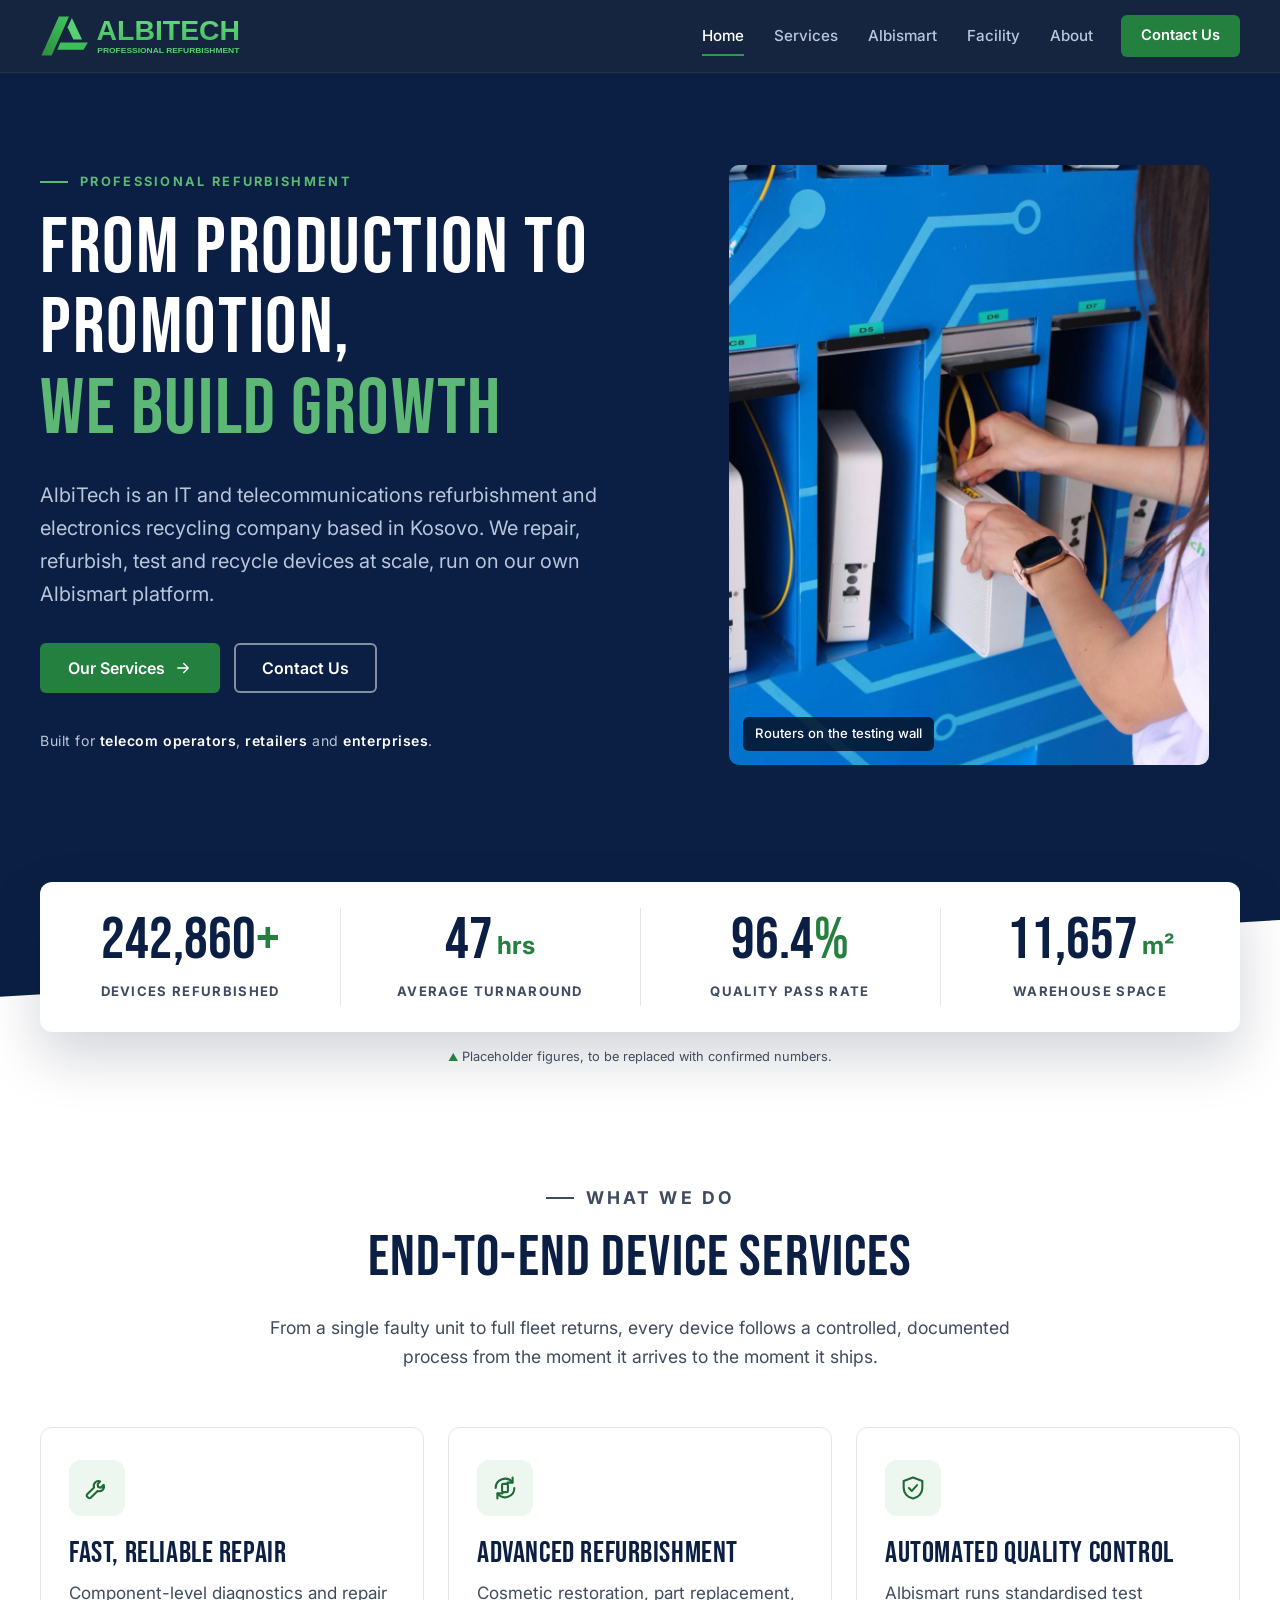
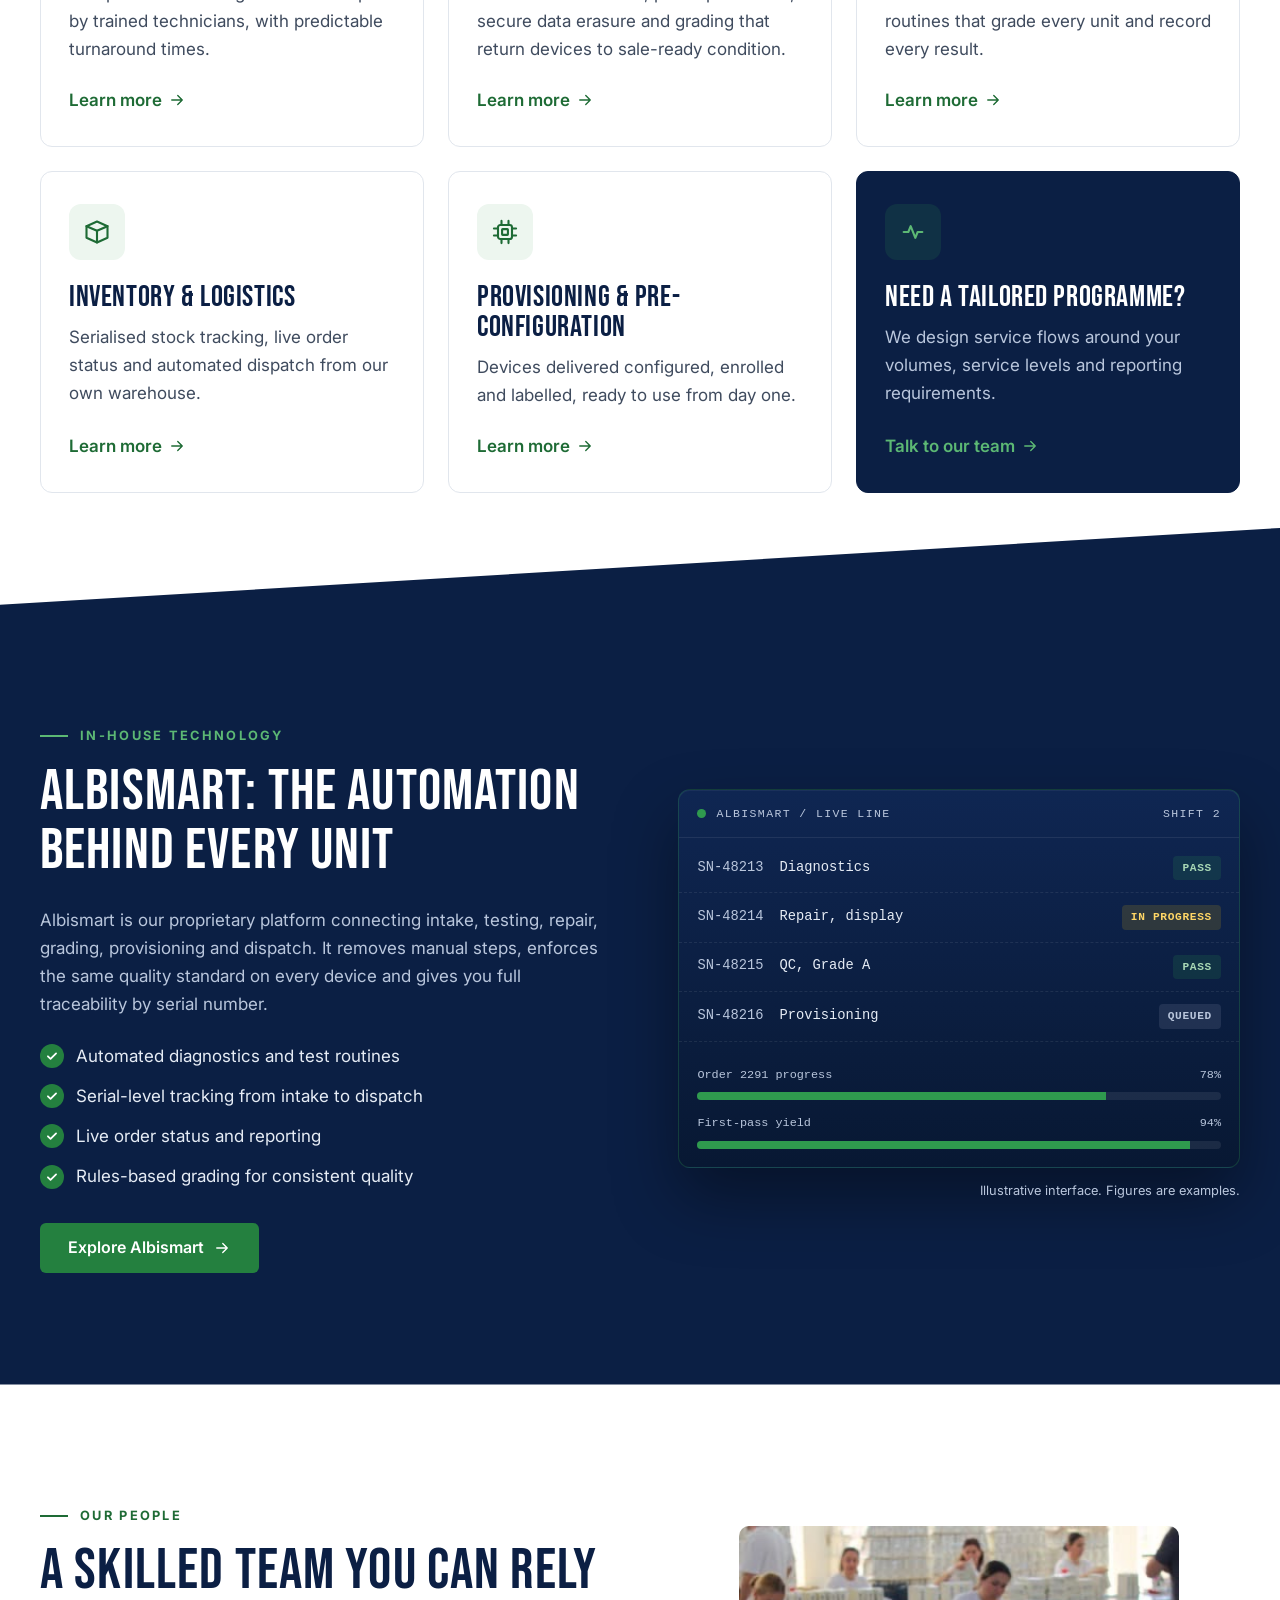
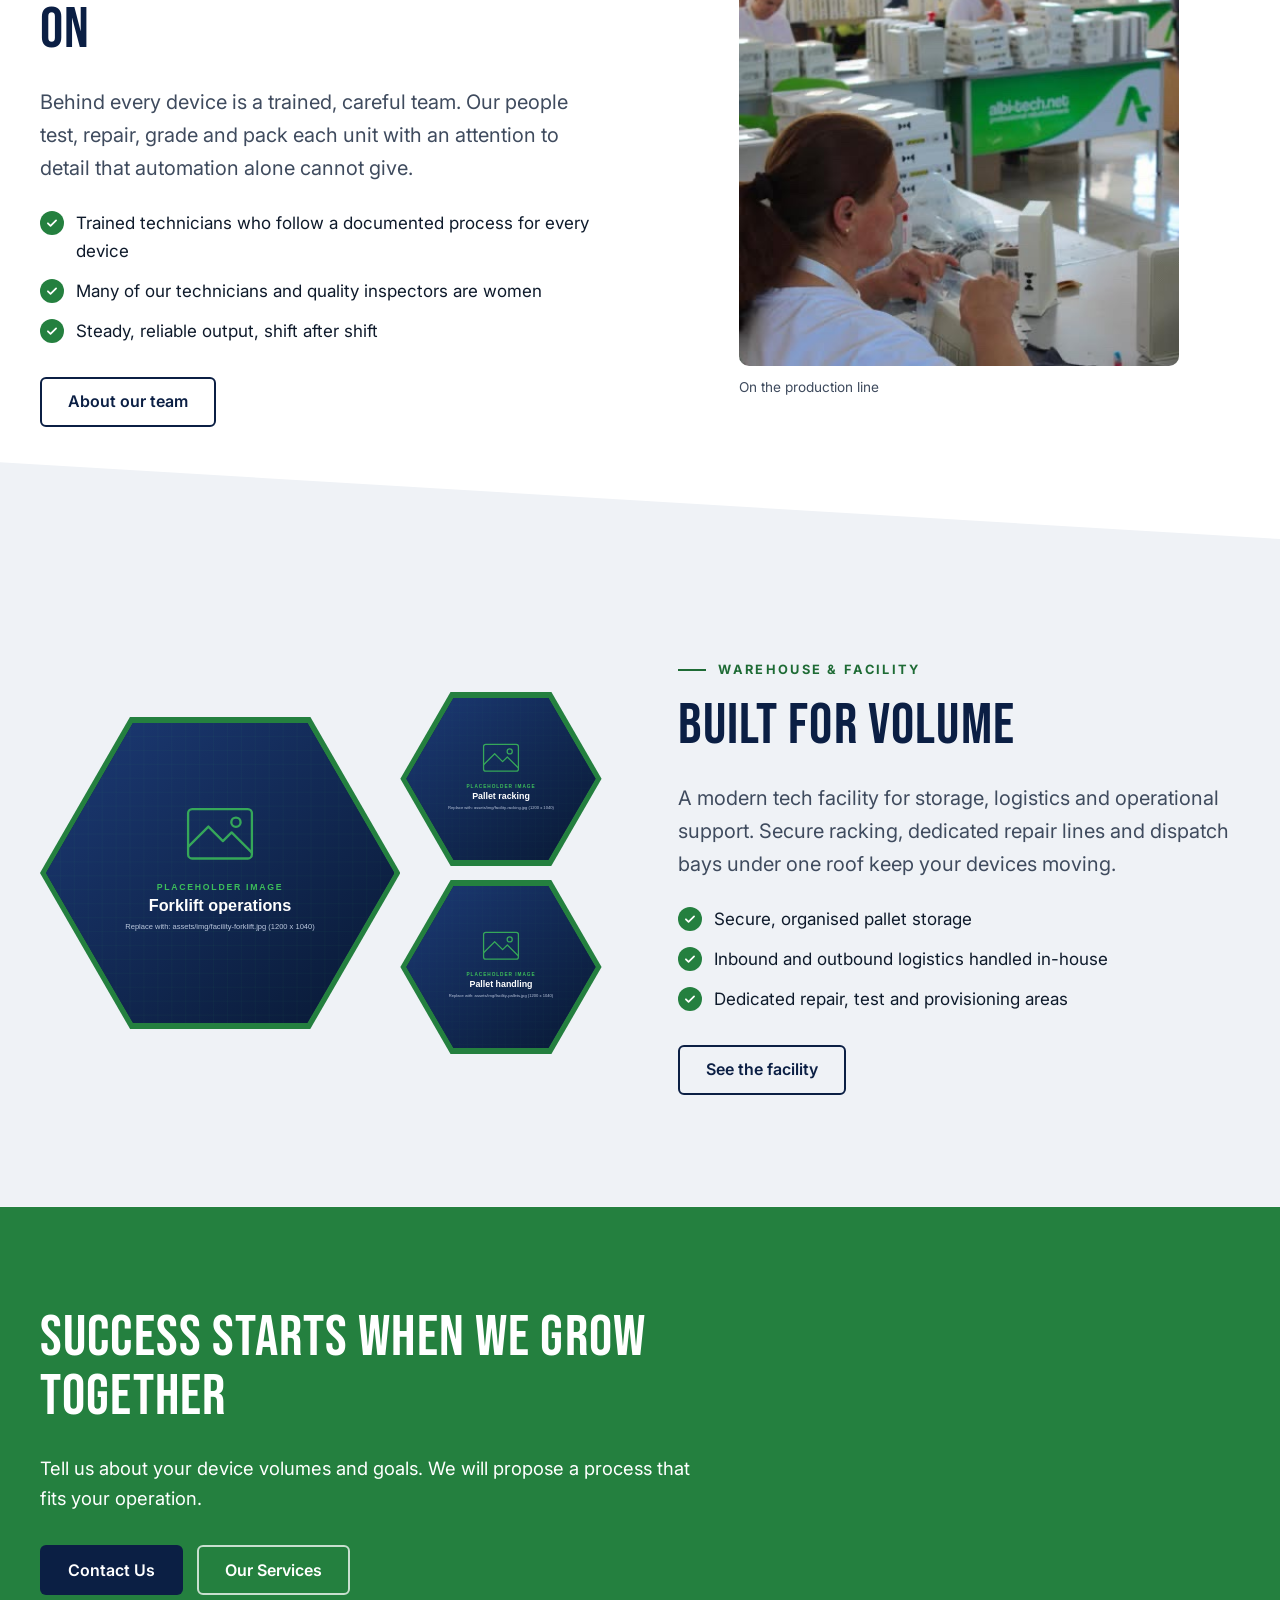
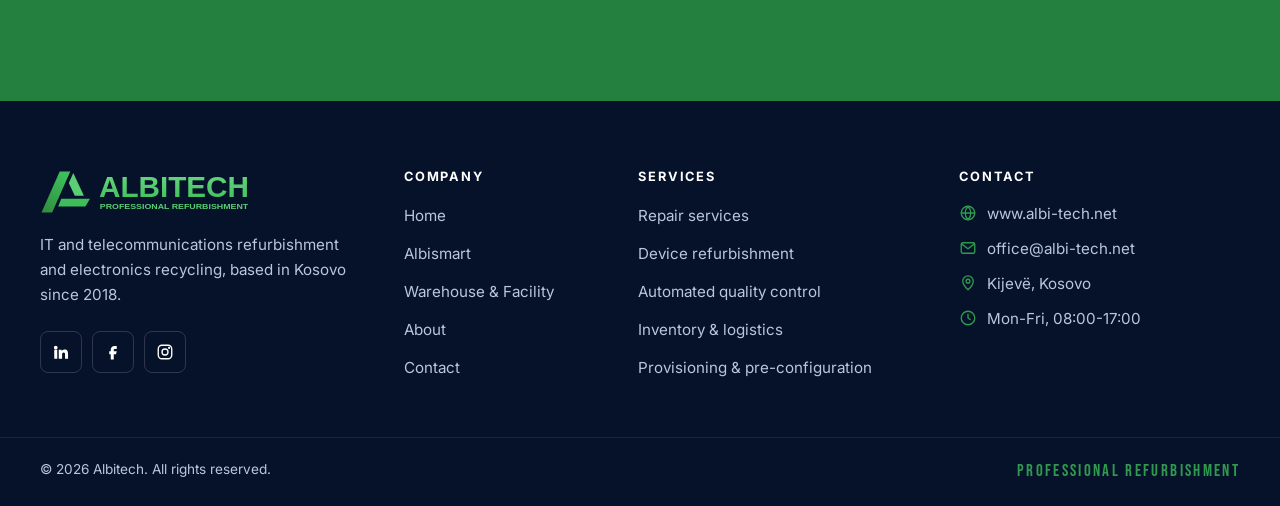
==== commit cc6e1456: "Link the Facebook and LinkedIn profiles" ====
--- a/index.html
+++ b/index.html
@@ -50,7 +50,7 @@
     "description": "IT and telecommunications refurbishment and electronics recycling company in Kosovo: refurbishment, remanufacturing, testing, repair and recycling of IT and telecom hardware, powered by the Albismart platform.",
     "foundingDate": "2018-11-13",
     "founder": { "@type": "Person", "name": "Kujtim Gashi" },
-    "sameAs": ["https://www.instagram.com/albitech_llc/"]
+    "sameAs": ["https://www.instagram.com/albitech_llc/", "https://www.facebook.com/albitech/", "https://www.linkedin.com/company/albitech-l-l-c"]
   }
   </script>
 </head>
@@ -284,10 +284,9 @@
       <div class="footer-brand">
         <img src="assets/img/logo.svg" alt="Albitech, Professional Refurbishment" width="213" height="44" loading="lazy">
         <p>IT and telecommunications refurbishment and electronics recycling, based in Kosovo since 2018.</p>
-        <!-- PLACEHOLDER: replace href="#" on LinkedIn and Facebook with the real profile URLs. -->
-        <ul class="social" aria-label="Albitech on social media">
-          <li><a href="#" aria-label="Albitech on LinkedIn"><svg class="icon icon-fill" viewBox="0 0 24 24" aria-hidden="true"><path d="M4.98 3.5a2.5 2.5 0 1 1 0 5 2.5 2.5 0 0 1 0-5zM3 9h4v12H3zM9 9h3.8v1.7h.05c.53-1 1.83-2.05 3.77-2.05 4.03 0 4.78 2.65 4.78 6.1V21h-4v-5.5c0-1.3-.02-3-1.83-3-1.83 0-2.12 1.43-2.12 2.9V21H9z"/></svg></a></li>
-          <li><a href="#" aria-label="Albitech on Facebook"><svg class="icon icon-fill" viewBox="0 0 24 24" aria-hidden="true"><path d="M14 8h3V4h-3c-2.76 0-5 2.24-5 5v2H7v4h2v7h4v-7h3l1-4h-4V9c0-.55.45-1 1-1z"/></svg></a></li>
+            <ul class="social" aria-label="Albitech on social media">
+          <li><a href="https://www.linkedin.com/company/albitech-l-l-c" target="_blank" rel="noopener" aria-label="Albitech on LinkedIn"><svg class="icon icon-fill" viewBox="0 0 24 24" aria-hidden="true"><path d="M4.98 3.5a2.5 2.5 0 1 1 0 5 2.5 2.5 0 0 1 0-5zM3 9h4v12H3zM9 9h3.8v1.7h.05c.53-1 1.83-2.05 3.77-2.05 4.03 0 4.78 2.65 4.78 6.1V21h-4v-5.5c0-1.3-.02-3-1.83-3-1.83 0-2.12 1.43-2.12 2.9V21H9z"/></svg></a></li>
+          <li><a href="https://www.facebook.com/albitech/" target="_blank" rel="noopener" aria-label="Albitech on Facebook"><svg class="icon icon-fill" viewBox="0 0 24 24" aria-hidden="true"><path d="M14 8h3V4h-3c-2.76 0-5 2.24-5 5v2H7v4h2v7h4v-7h3l1-4h-4V9c0-.55.45-1 1-1z"/></svg></a></li>
           <li><a href="https://www.instagram.com/albitech_llc/" target="_blank" rel="noopener" aria-label="Albitech on Instagram"><svg class="icon" viewBox="0 0 24 24" aria-hidden="true"><rect x="3" y="3" width="18" height="18" rx="5"/><circle cx="12" cy="12" r="4"/><circle cx="17.5" cy="6.5" r=".6" fill="currentColor"/></svg></a></li>
         </ul>
       </div>
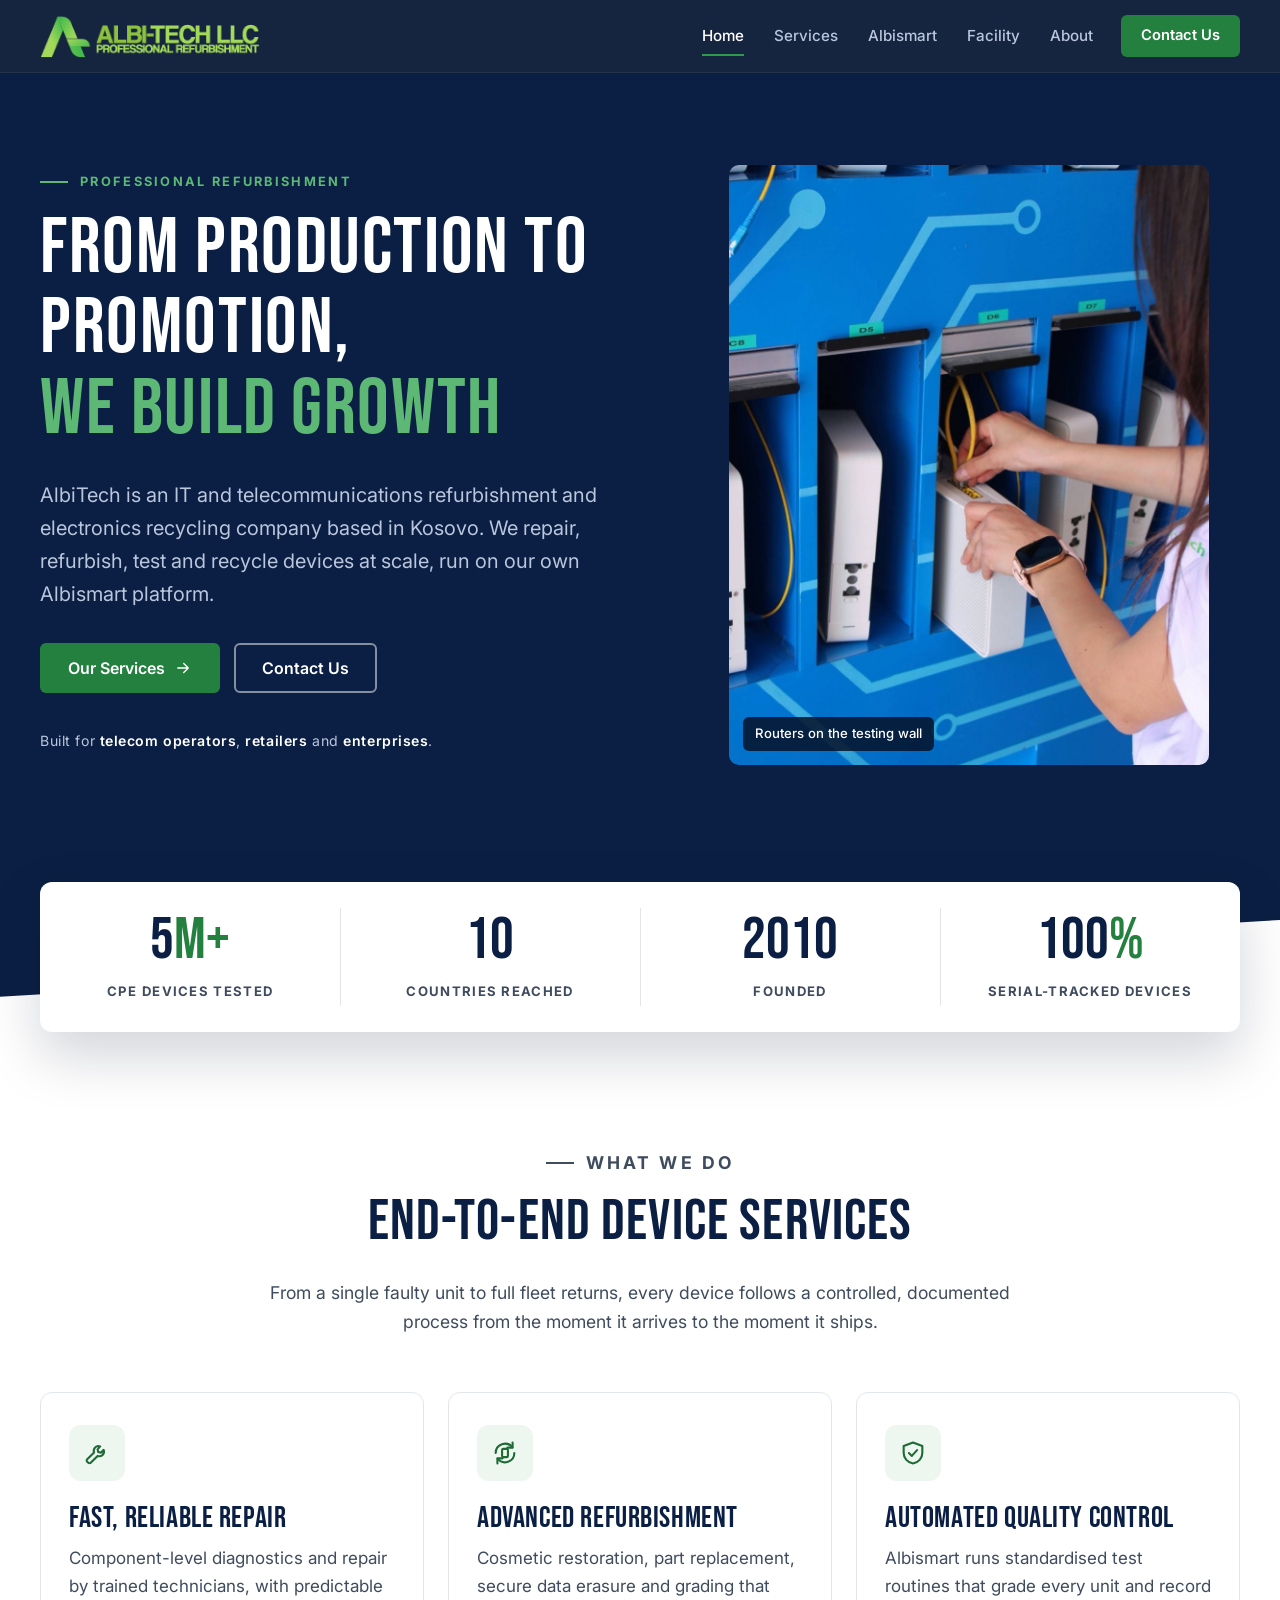
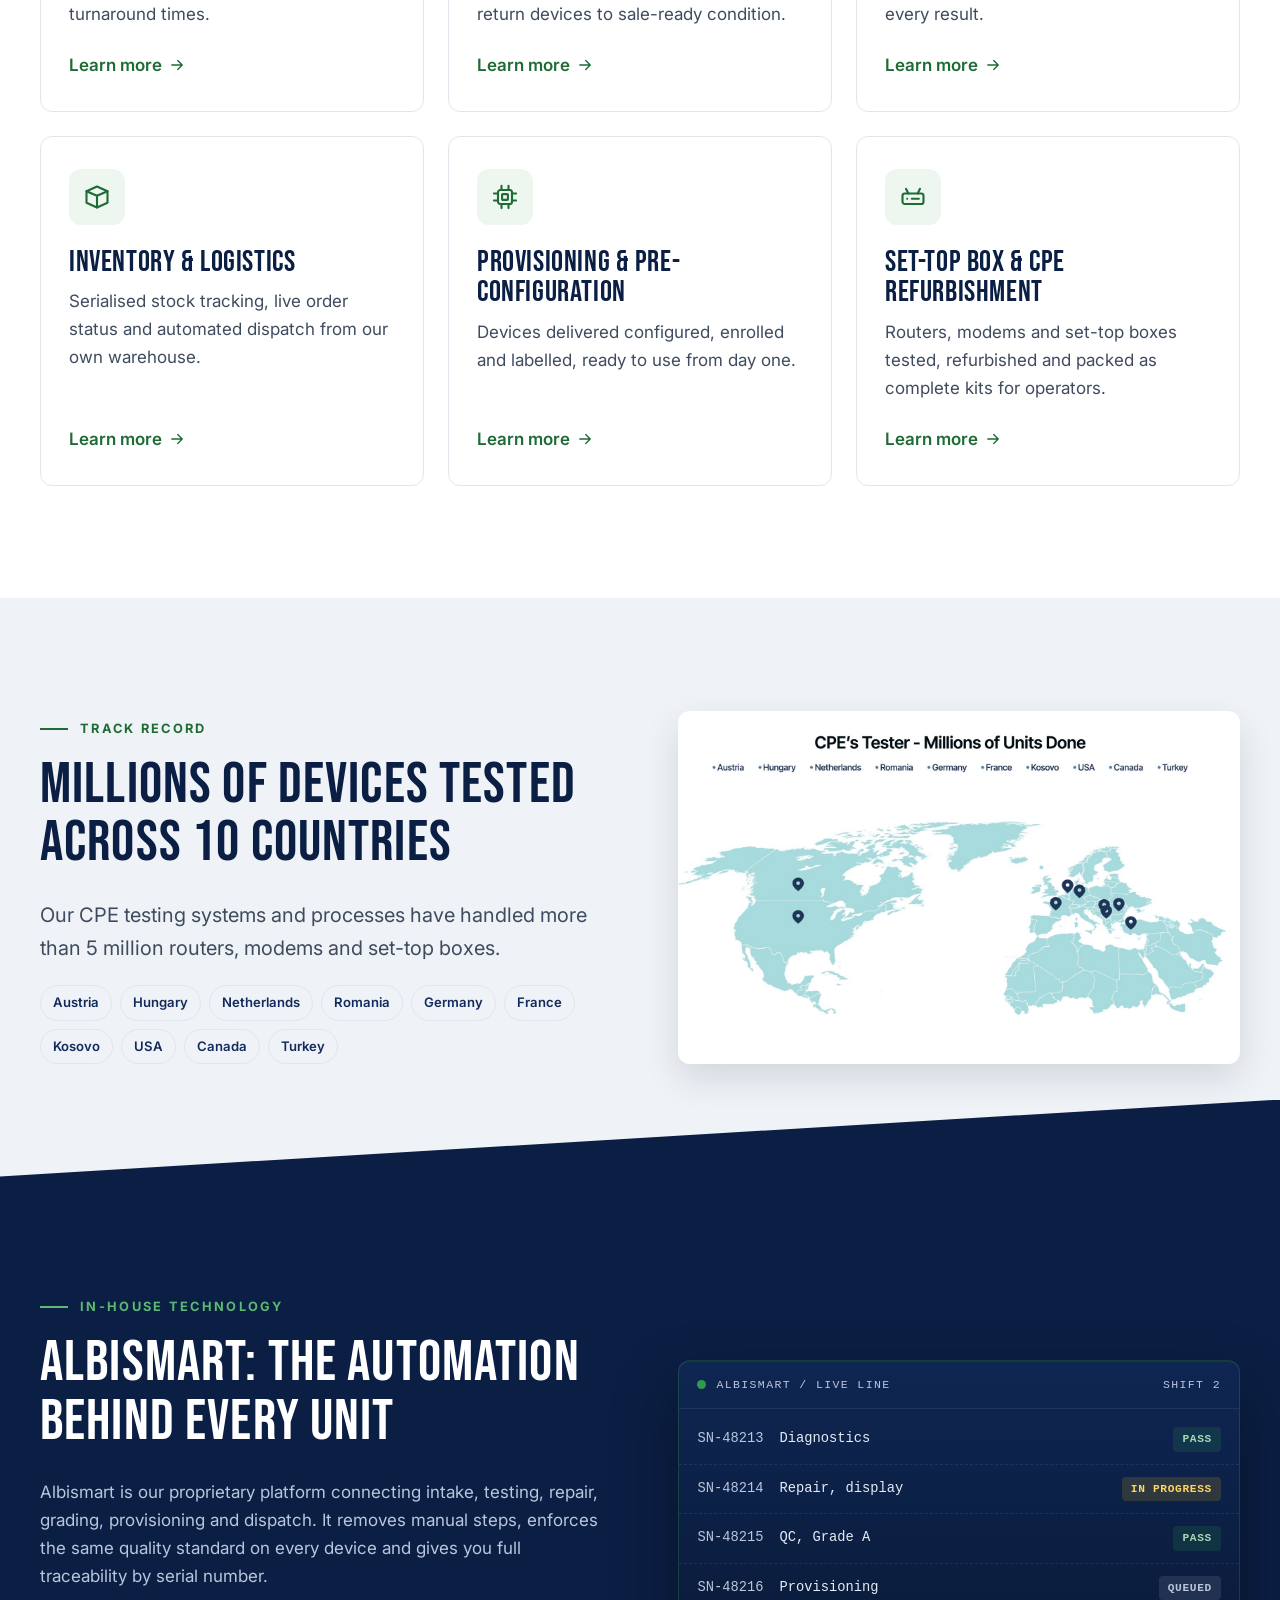
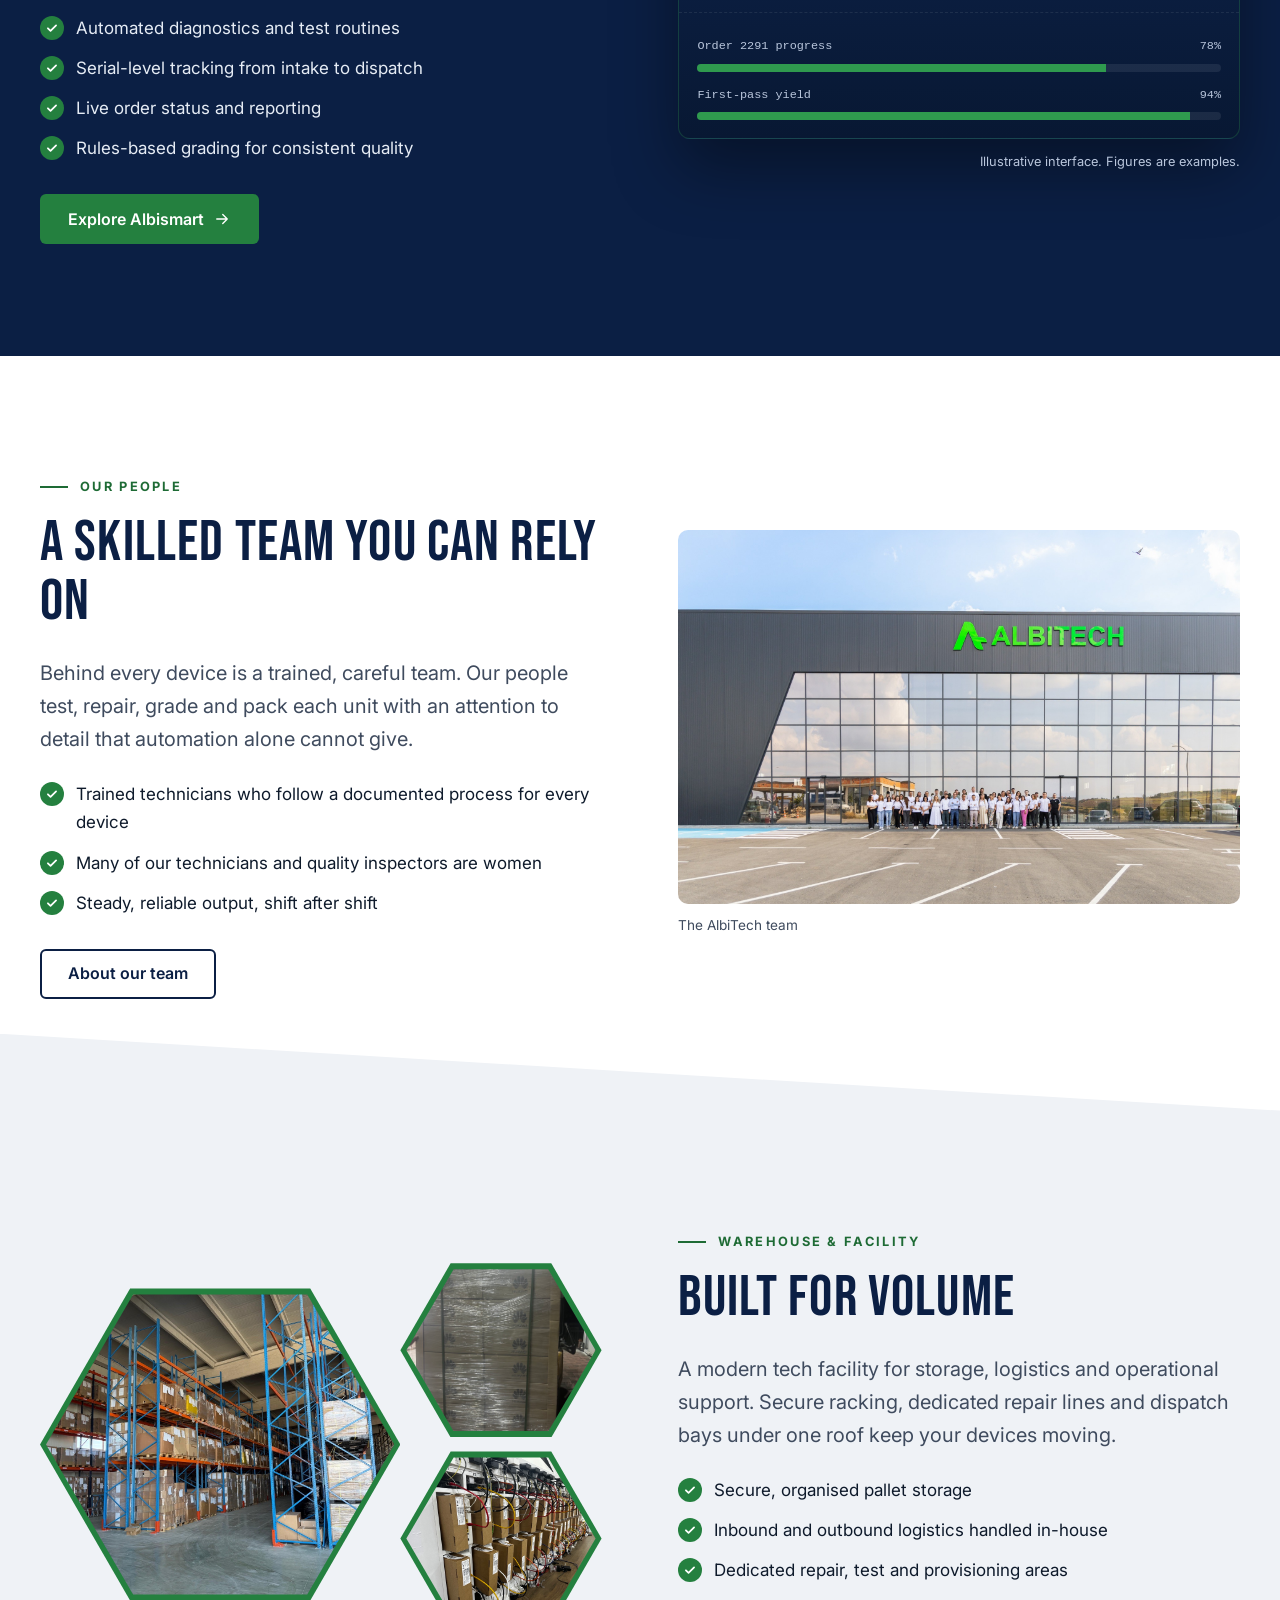
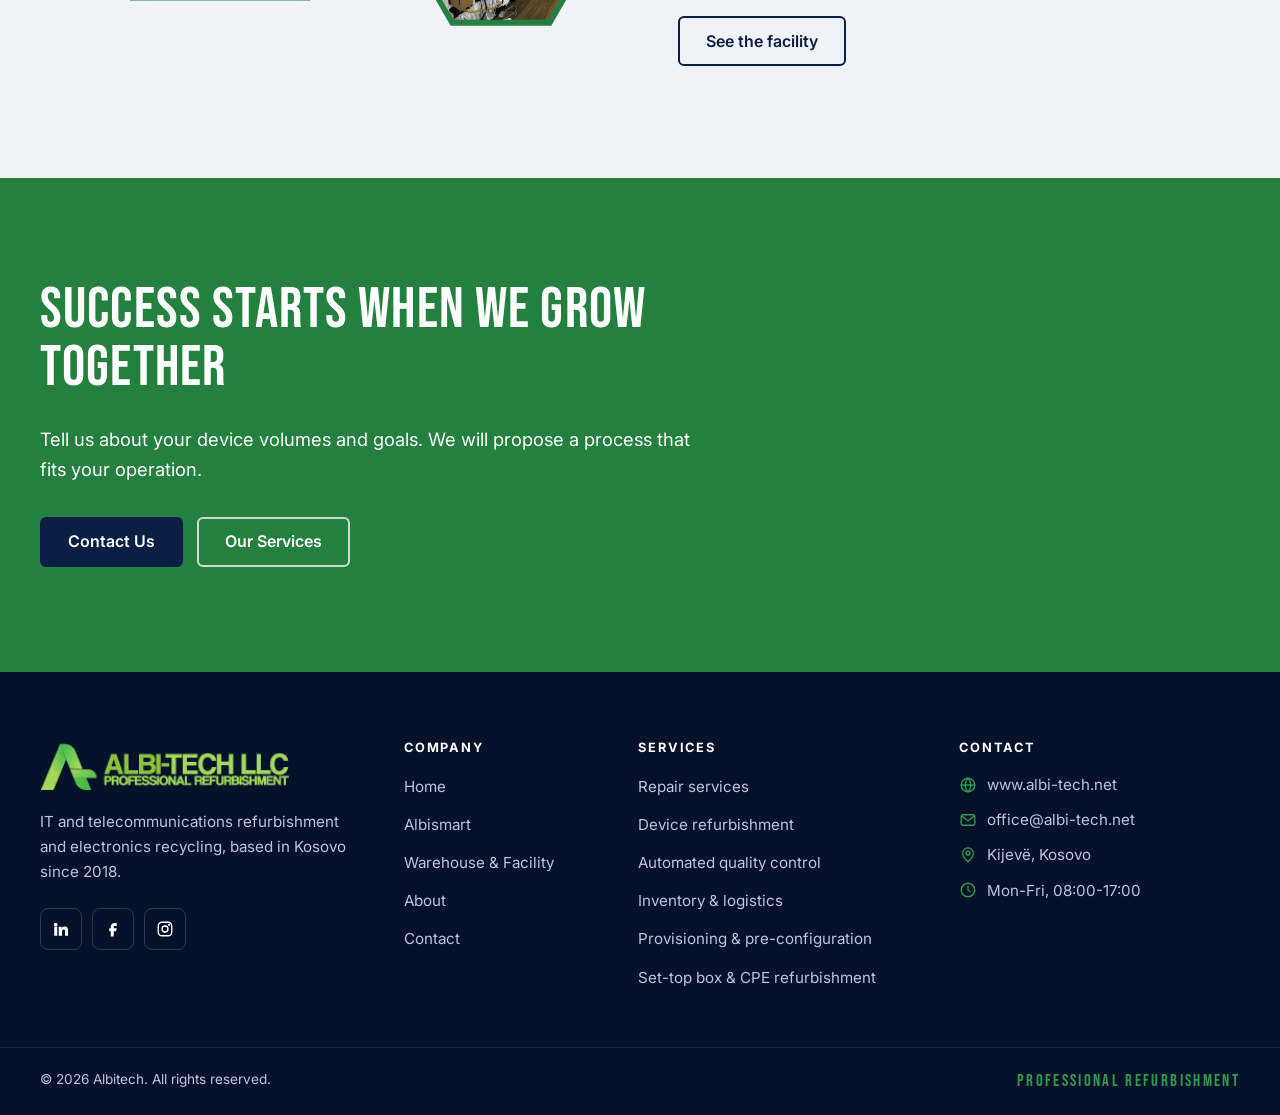
==== commit ad5be5ab: "Add real photos, official logo and capabilities from company material Replace every placeholder imag" ====
--- a/index.html
+++ b/index.html
@@ -22,8 +22,8 @@
   <link rel="preconnect" href="https://fonts.gstatic.com" crossorigin>
   <link rel="stylesheet" href="https://fonts.googleapis.com/css2?family=Bebas+Neue&amp;family=Inter:wght@400;500;600;700&amp;display=swap">
   <script>document.documentElement.classList.add("js");</script>
-  <link rel="stylesheet" href="assets/css/styles.css">
-  <script src="assets/js/main.js" defer></script>
+  <link rel="stylesheet" href="assets/css/styles.css?v=4">
+  <script src="assets/js/main.js?v=4" defer></script>
   <script type="application/ld+json">
   {
     "@context": "https://schema.org",
@@ -31,7 +31,7 @@
     "name": "Albitech",
     "slogan": "Professional Refurbishment",
     "url": "https://www.albi-tech.net/",
-    "logo": "https://www.albi-tech.net/assets/img/logo.svg",
+    "logo": "https://www.albi-tech.net/assets/img/logo.png",
     "email": "office@albi-tech.net",
     "address": {
       "@type": "PostalAddress",
@@ -59,7 +59,7 @@
 
   <header class="site-header">
     <div class="container header-inner">
-      <a class="brand" href="index.html"><img src="assets/img/logo.svg" alt="Albitech home" width="203" height="42"></a>
+      <a class="brand" href="index.html"><img src="assets/img/logo.png" alt="AlbiTech home" width="220" height="44"></a>
       <button class="nav-toggle" type="button" aria-expanded="false" aria-controls="site-nav" aria-label="Open menu">
         <span class="nav-toggle-bar"></span><span class="nav-toggle-bar"></span><span class="nav-toggle-bar"></span>
       </button>
@@ -100,32 +100,30 @@
     </section>
 
     <!-- ============ Stats ============ -->
-    <!-- PLACEHOLDER FIGURES: replace data-count values and the matching sr-only text with confirmed numbers. -->
-    <section class="stats" aria-label="Albitech in numbers">
+    <section class="stats" aria-label="AlbiTech in numbers">
       <div class="container">
         <div class="stats-card" data-reveal>
           <div class="stat">
-            <span class="stat-num" aria-hidden="true"><span data-count="250000">250,000</span><span class="suffix">+</span></span>
-            <span class="stat-label">Devices refurbished</span>
-            <span class="sr-only">250,000 or more devices refurbished</span>
+            <span class="stat-num" aria-hidden="true"><span data-count="5">5</span><span class="suffix">M+</span></span>
+            <span class="stat-label">CPE devices tested</span>
+            <span class="sr-only">More than 5 million CPE devices tested</span>
           </div>
           <div class="stat">
-            <span class="stat-num" aria-hidden="true"><span data-count="48">48</span><span class="suffix unit">hrs</span></span>
-            <span class="stat-label">Average turnaround</span>
-            <span class="sr-only">48 hour average turnaround</span>
+            <span class="stat-num" aria-hidden="true"><span data-count="10">10</span></span>
+            <span class="stat-label">Countries reached</span>
+            <span class="sr-only">Devices tested for projects in 10 countries</span>
           </div>
           <div class="stat">
-            <span class="stat-num" aria-hidden="true"><span data-count="99.2" data-decimals="1">99.2</span><span class="suffix">%</span></span>
-            <span class="stat-label">Quality pass rate</span>
-            <span class="sr-only">99.2 percent quality pass rate</span>
+            <span class="stat-num" aria-hidden="true"><span data-count="2018" data-grouping="false">2018</span></span>
+            <span class="stat-label">Founded</span>
+            <span class="sr-only">Founded in 2018</span>
           </div>
           <div class="stat">
-            <span class="stat-num" aria-hidden="true"><span data-count="12000">12,000</span><span class="suffix unit">m²</span></span>
-            <span class="stat-label">Warehouse space</span>
-            <span class="sr-only">12,000 square metres of warehouse space</span>
-          </div>
-        </div>
-        <p class="ph-note">Placeholder figures, to be replaced with confirmed numbers.</p>
+            <span class="stat-num" aria-hidden="true"><span data-count="100">100</span><span class="suffix">%</span></span>
+            <span class="stat-label">Serial-tracked devices</span>
+            <span class="sr-only">100 percent of devices tracked by serial number</span>
+          </div>
+        </div>
       </div>
     </section>
 
@@ -168,13 +166,31 @@
             <p>Devices delivered configured, enrolled and labelled, ready to use from day one.</p>
             <a class="card-link" href="services.html#provisioning">Learn more <svg class="icon" viewBox="0 0 24 24" aria-hidden="true"><path d="M5 12h14M13 6l6 6-6 6"/></svg><span class="sr-only"> about provisioning</span></a>
           </article>
-          <article class="card card--cta" data-reveal style="--delay:.16s">
-            <div class="icon-badge"><svg class="icon" viewBox="0 0 24 24" aria-hidden="true"><path d="M4 12h4l2-5 4 10 2-5h4"/></svg></div>
-            <h3>Need a tailored programme?</h3>
-            <p>We design service flows around your volumes, service levels and reporting requirements.</p>
-            <a class="card-link" href="contact.html">Talk to our team <svg class="icon" viewBox="0 0 24 24" aria-hidden="true"><path d="M5 12h14M13 6l6 6-6 6"/></svg></a>
-          </article>
-        </div>
+          <article class="card" data-reveal style="--delay:.16s">
+            <div class="icon-badge"><svg class="icon" viewBox="0 0 24 24" aria-hidden="true"><rect x="3" y="9" width="18" height="9" rx="2"/><path d="M7 13.5h.01M11 13.5h6M8 9L6 5M16 9l2-4"/></svg></div>
+            <h3>Set-top box &amp; CPE refurbishment</h3>
+            <p>Routers, modems and set-top boxes tested, refurbished and packed as complete kits for operators.</p>
+            <a class="card-link" href="services.html#cpe">Learn more <svg class="icon" viewBox="0 0 24 24" aria-hidden="true"><path d="M5 12h14M13 6l6 6-6 6"/></svg><span class="sr-only"> about set-top box and CPE refurbishment</span></a>
+          </article>
+        </div>
+      </div>
+    </section>
+
+    <!-- ============ Track record ============ -->
+    <section class="section section--gray" aria-labelledby="record-title">
+      <div class="container split">
+        <div data-reveal="left">
+          <p class="eyebrow">Track record</p>
+          <h2 id="record-title">Millions of devices tested across 10 countries</h2>
+          <p class="lead">Our CPE testing systems and processes have handled more than 5 million routers, modems and set-top boxes.</p>
+          <ul class="tags" aria-label="Countries">
+            <li class="tag">Austria</li><li class="tag">Hungary</li><li class="tag">Netherlands</li><li class="tag">Romania</li><li class="tag">Germany</li>
+            <li class="tag">France</li><li class="tag">Kosovo</li><li class="tag">USA</li><li class="tag">Canada</li><li class="tag">Turkey</li>
+          </ul>
+        </div>
+        <figure class="media-frame" data-reveal="right">
+          <img src="assets/img/photos/cpe-map.jpg" alt="World map marking the ten countries where AlbiTech CPE testing has been used" width="1600" height="1006" loading="lazy">
+        </figure>
       </div>
     </section>
 
@@ -232,9 +248,9 @@
             <a class="btn btn-outline" href="about.html">About our team</a>
           </div>
         </div>
-        <figure class="people-photo" data-reveal="right">
-          <img src="assets/img/photos/production-line.jpg" alt="Albitech team members testing and packing devices on the production line" width="414" height="414" loading="lazy">
-          <figcaption>On the production line</figcaption>
+        <figure class="people-photo people-photo--wide" data-reveal="right">
+          <img src="assets/img/photos/team-building.jpg" alt="The AlbiTech team standing in front of the AlbiTech building" width="1800" height="1200" loading="lazy">
+          <figcaption>The AlbiTech team</figcaption>
         </figure>
       </div>
     </section>
@@ -243,10 +259,9 @@
     <section class="section section--gray angle-top-rev" aria-labelledby="facility-title">
       <div class="container split">
         <div class="hex-cluster" data-reveal="left">
-          <!-- PLACEHOLDER IMAGES: replace src with real facility photos and update alt text. -->
-          <figure class="hex"><div class="hex-inner"><img src="assets/img/placeholders/forklift.svg" alt="Placeholder: forklift moving pallets between racks" width="1200" height="1040" loading="lazy"></div></figure>
-          <figure class="hex"><div class="hex-inner"><img src="assets/img/placeholders/warehouse-racking.svg" alt="Placeholder: pallet racking with boxed devices" width="1200" height="1040" loading="lazy"></div></figure>
-          <figure class="hex"><div class="hex-inner"><img src="assets/img/placeholders/pallet-handling.svg" alt="Placeholder: operator handling a wrapped pallet" width="1200" height="1040" loading="lazy"></div></figure>
+          <figure class="hex"><div class="hex-inner"><img src="assets/img/photos/racking.jpg" alt="High-bay pallet racking filled with boxed devices in the AlbiTech warehouse" width="1400" height="1050" loading="lazy"></div></figure>
+          <figure class="hex"><div class="hex-inner"><img src="assets/img/photos/pallets.jpg" alt="A wrapped pallet of devices ready for storage" width="1200" height="900" loading="lazy"></div></figure>
+          <figure class="hex"><div class="hex-inner"><img src="assets/img/photos/device-racks.jpg" alt="Rows of boxed devices connected for testing on racks" width="1400" height="1050" loading="lazy"></div></figure>
         </div>
         <div data-reveal="right">
           <p class="eyebrow">Warehouse &amp; facility</p>
@@ -282,7 +297,7 @@
   <footer class="site-footer">
     <div class="container footer-grid">
       <div class="footer-brand">
-        <img src="assets/img/logo.svg" alt="Albitech, Professional Refurbishment" width="213" height="44" loading="lazy">
+        <img src="assets/img/logo.png" alt="AlbiTech, Professional Refurbishment" width="250" height="50" loading="lazy">
         <p>IT and telecommunications refurbishment and electronics recycling, based in Kosovo since 2018.</p>
             <ul class="social" aria-label="Albitech on social media">
           <li><a href="https://www.linkedin.com/company/albitech-l-l-c" target="_blank" rel="noopener" aria-label="Albitech on LinkedIn"><svg class="icon icon-fill" viewBox="0 0 24 24" aria-hidden="true"><path d="M4.98 3.5a2.5 2.5 0 1 1 0 5 2.5 2.5 0 0 1 0-5zM3 9h4v12H3zM9 9h3.8v1.7h.05c.53-1 1.83-2.05 3.77-2.05 4.03 0 4.78 2.65 4.78 6.1V21h-4v-5.5c0-1.3-.02-3-1.83-3-1.83 0-2.12 1.43-2.12 2.9V21H9z"/></svg></a></li>
@@ -308,6 +323,7 @@
           <li><a href="services.html#quality-control">Automated quality control</a></li>
           <li><a href="services.html#logistics">Inventory &amp; logistics</a></li>
           <li><a href="services.html#provisioning">Provisioning &amp; pre-configuration</a></li>
+          <li><a href="services.html#cpe">Set-top box &amp; CPE refurbishment</a></li>
         </ul>
       </nav>
       <div class="footer-col">
--- a/assets/css/styles.css
+++ b/assets/css/styles.css
@@ -115,7 +115,8 @@
 .site-header.is-scrolled { box-shadow: 0 8px 28px rgba(0, 0, 0, 0.28); }
 .header-inner { display: flex; align-items: center; justify-content: space-between; gap: 24px; height: var(--header-h); }
 .brand { display: inline-flex; align-items: center; border-radius: 4px; }
-.brand img { height: 42px; width: auto; }
+.brand img { height: 44px; width: auto; }
+@media (max-width: 400px) { .brand img { height: 36px; } }
 
 .nav-list { display: flex; align-items: center; gap: 2px; list-style: none; padding: 0; }
 .nav-link {
@@ -445,6 +446,16 @@
 .people-photo img { width: 100%; border-radius: 10px; }
 .people-photo figcaption { margin-top: 10px; font-size: 0.85rem; color: var(--ink-soft); }
 .section--dark .people-photo figcaption { color: var(--on-dark-soft); }
+.people-photo--wide { max-width: none; }
+
+.photo-grid { display: grid; grid-template-columns: 1fr 1fr; gap: 16px; }
+.photo-grid figure { margin: 0; }
+.photo-grid img { width: 100%; height: 100%; aspect-ratio: 4 / 5; object-fit: cover; border-radius: 10px; }
+@media (max-width: 480px) { .photo-grid { grid-template-columns: 1fr; } .photo-grid img { aspect-ratio: 4 / 3; } }
+
+.mini-list { list-style: none; padding: 0; margin: 8px 0 0; display: grid; gap: 8px; color: var(--ink-soft); font-size: 0.98rem; }
+.mini-list li { position: relative; padding-left: 18px; }
+.mini-list li::before { content: ""; position: absolute; left: 0; top: 0.6em; width: 7px; height: 7px; border-radius: 2px; background: var(--green-500); }
 
 .facts-list { display: grid; grid-template-columns: repeat(3, auto); justify-content: start; gap: 12px 40px; margin: 28px 0 0; padding-top: 22px; border-top: 1px solid var(--gray-200); }
 .facts-list dt { font-size: 0.76rem; font-weight: 700; letter-spacing: 0.12em; text-transform: uppercase; color: var(--ink-soft); }
@@ -674,7 +685,7 @@
 .footer-grid { display: grid; grid-template-columns: 1.5fr 0.9fr 1.3fr 1.3fr; gap: 40px; padding-bottom: 56px; }
 @media (max-width: 960px) { .footer-grid { grid-template-columns: 1fr 1fr; } }
 @media (max-width: 560px) { .footer-grid { grid-template-columns: 1fr; } }
-.footer-brand img { height: 44px; width: auto; }
+.footer-brand img { height: 50px; width: auto; }
 .footer-brand p { max-width: 34ch; margin-top: 18px; font-size: 0.95rem; }
 .footer-title {
   margin-bottom: 18px; font-family: var(--font-body); font-size: 0.8rem; font-weight: 700;
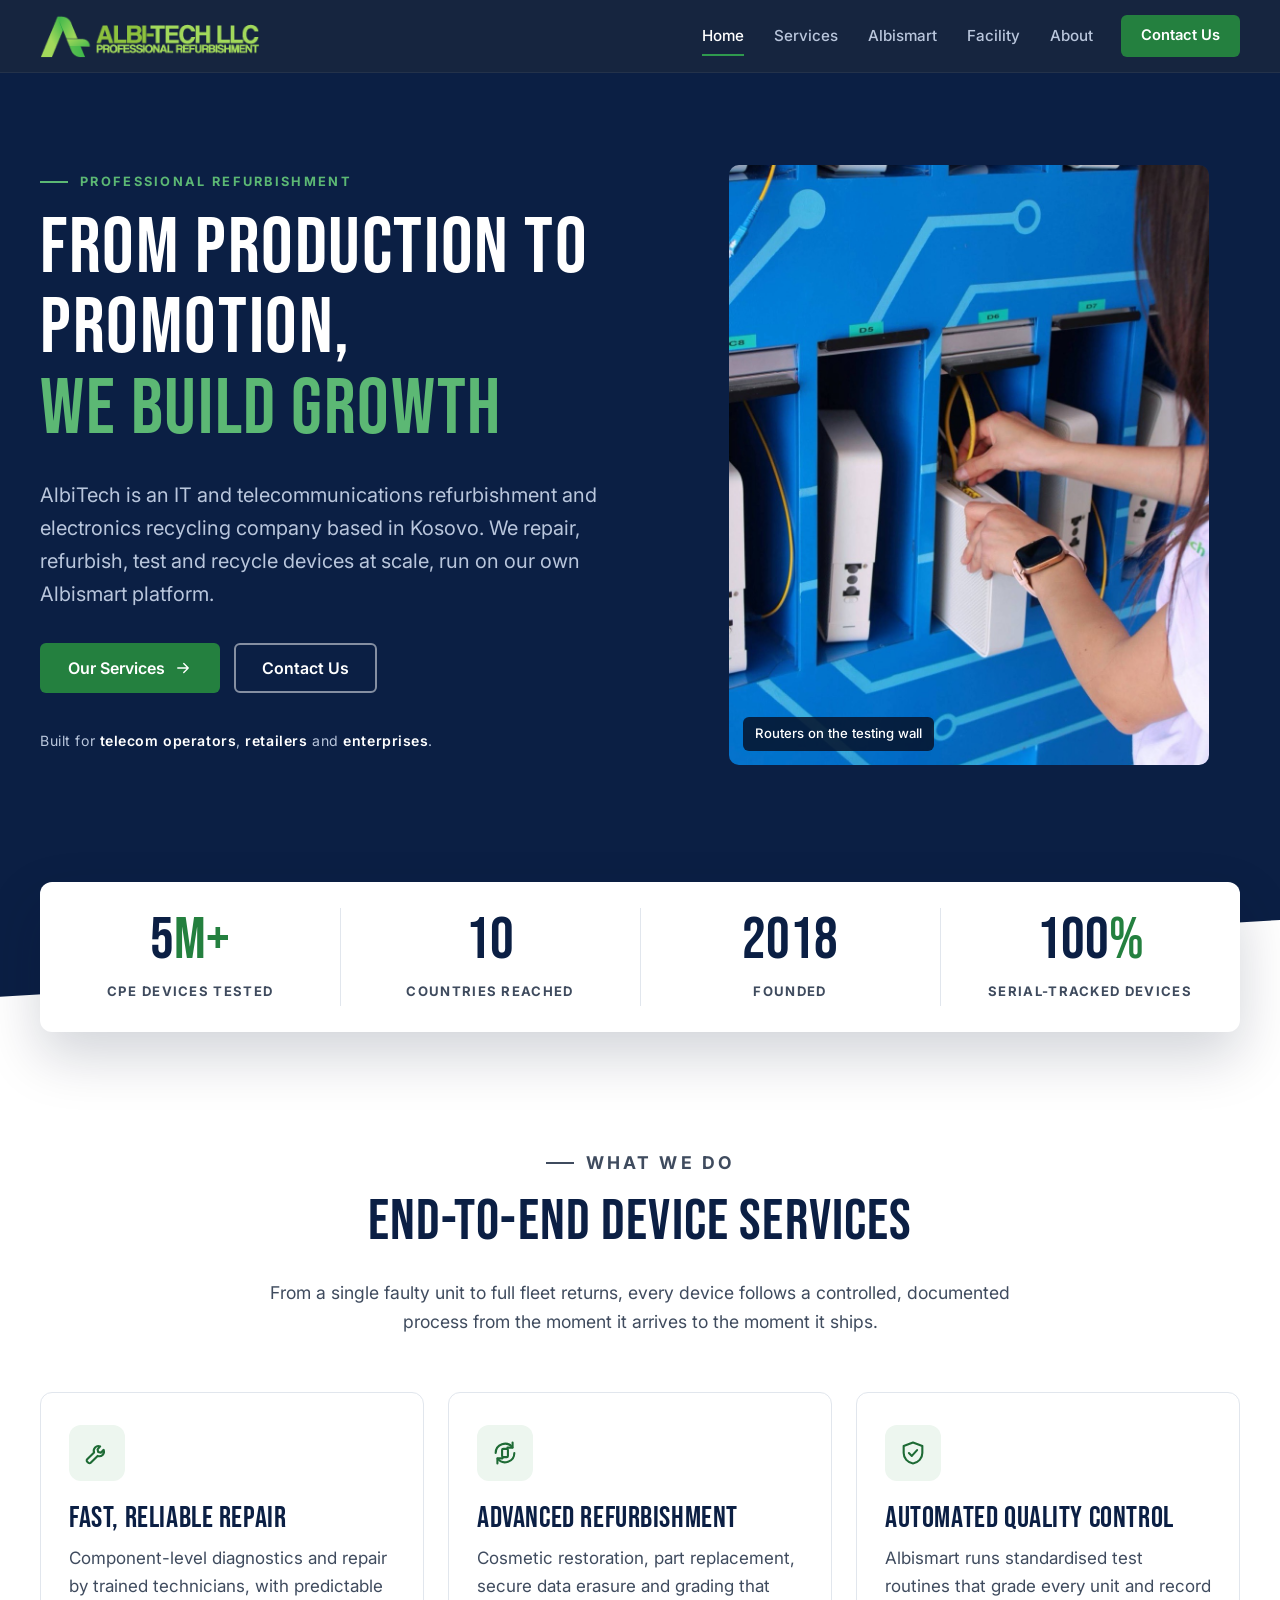
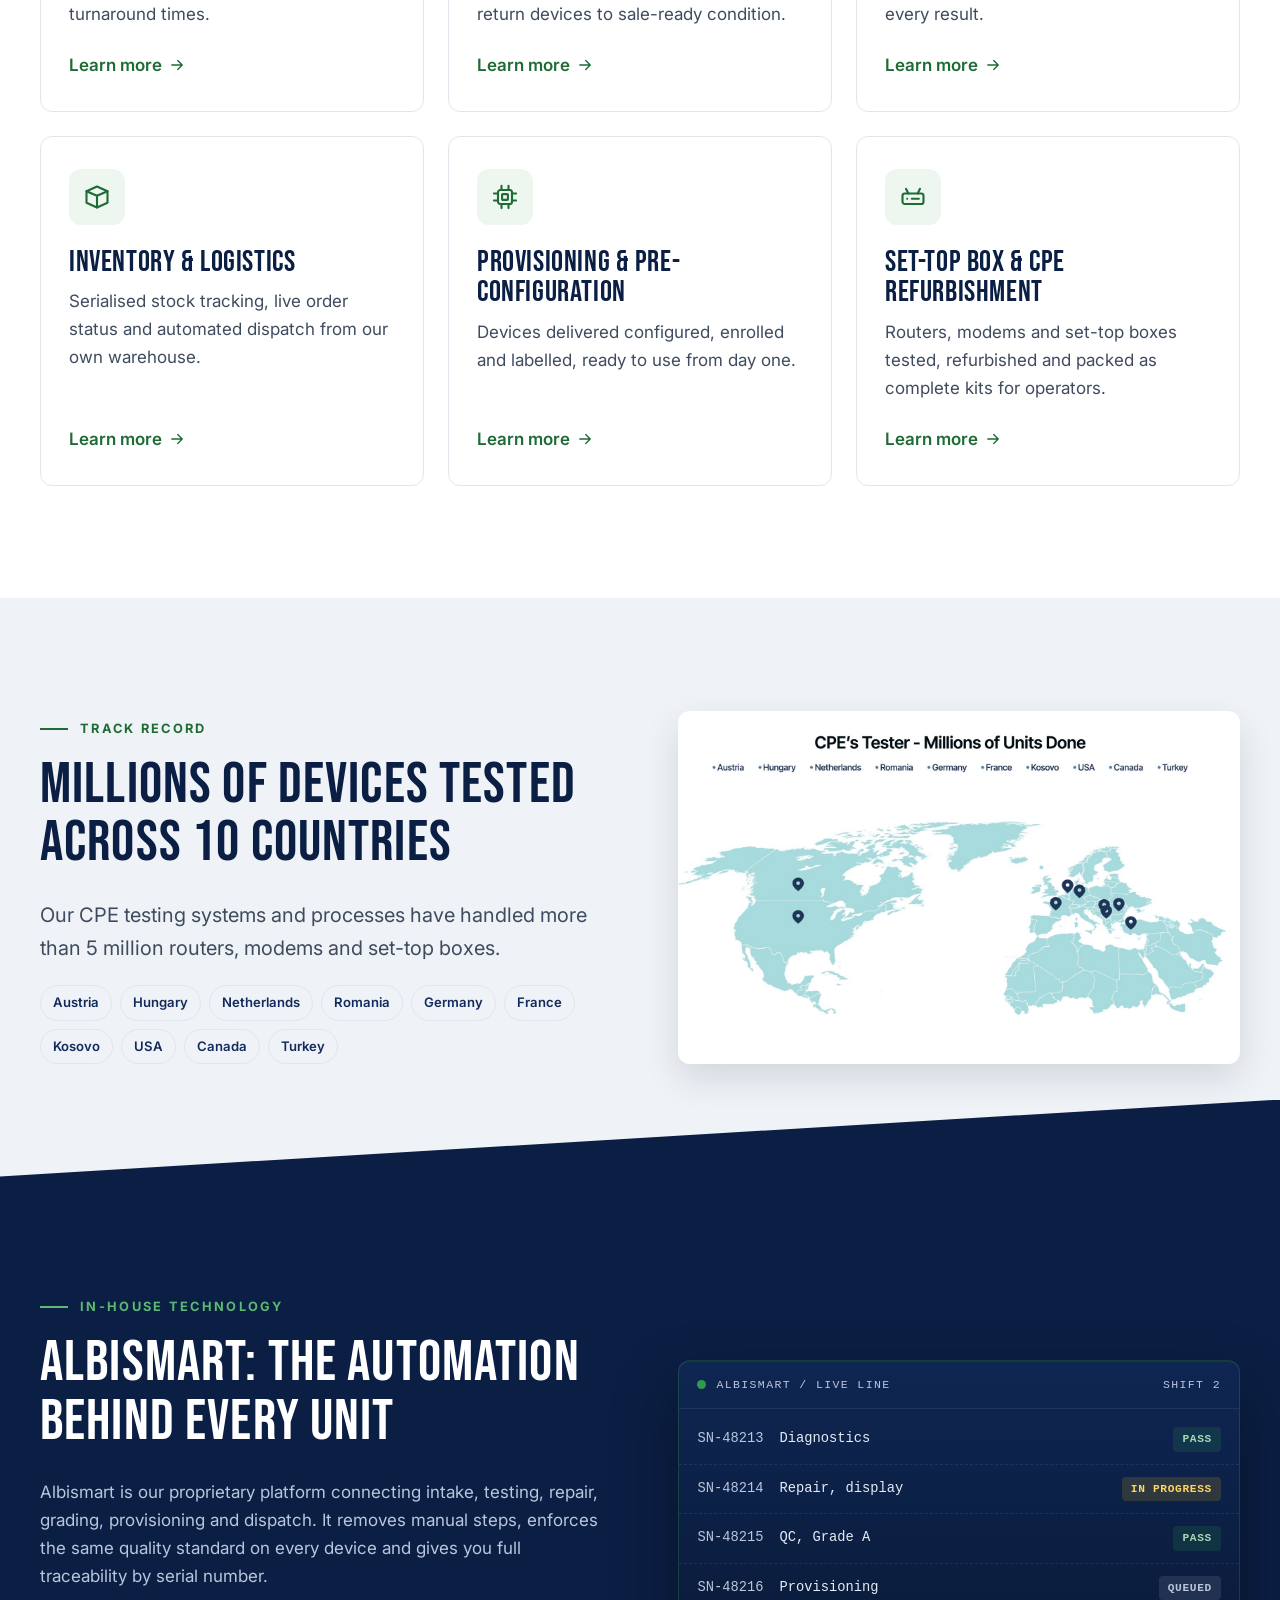
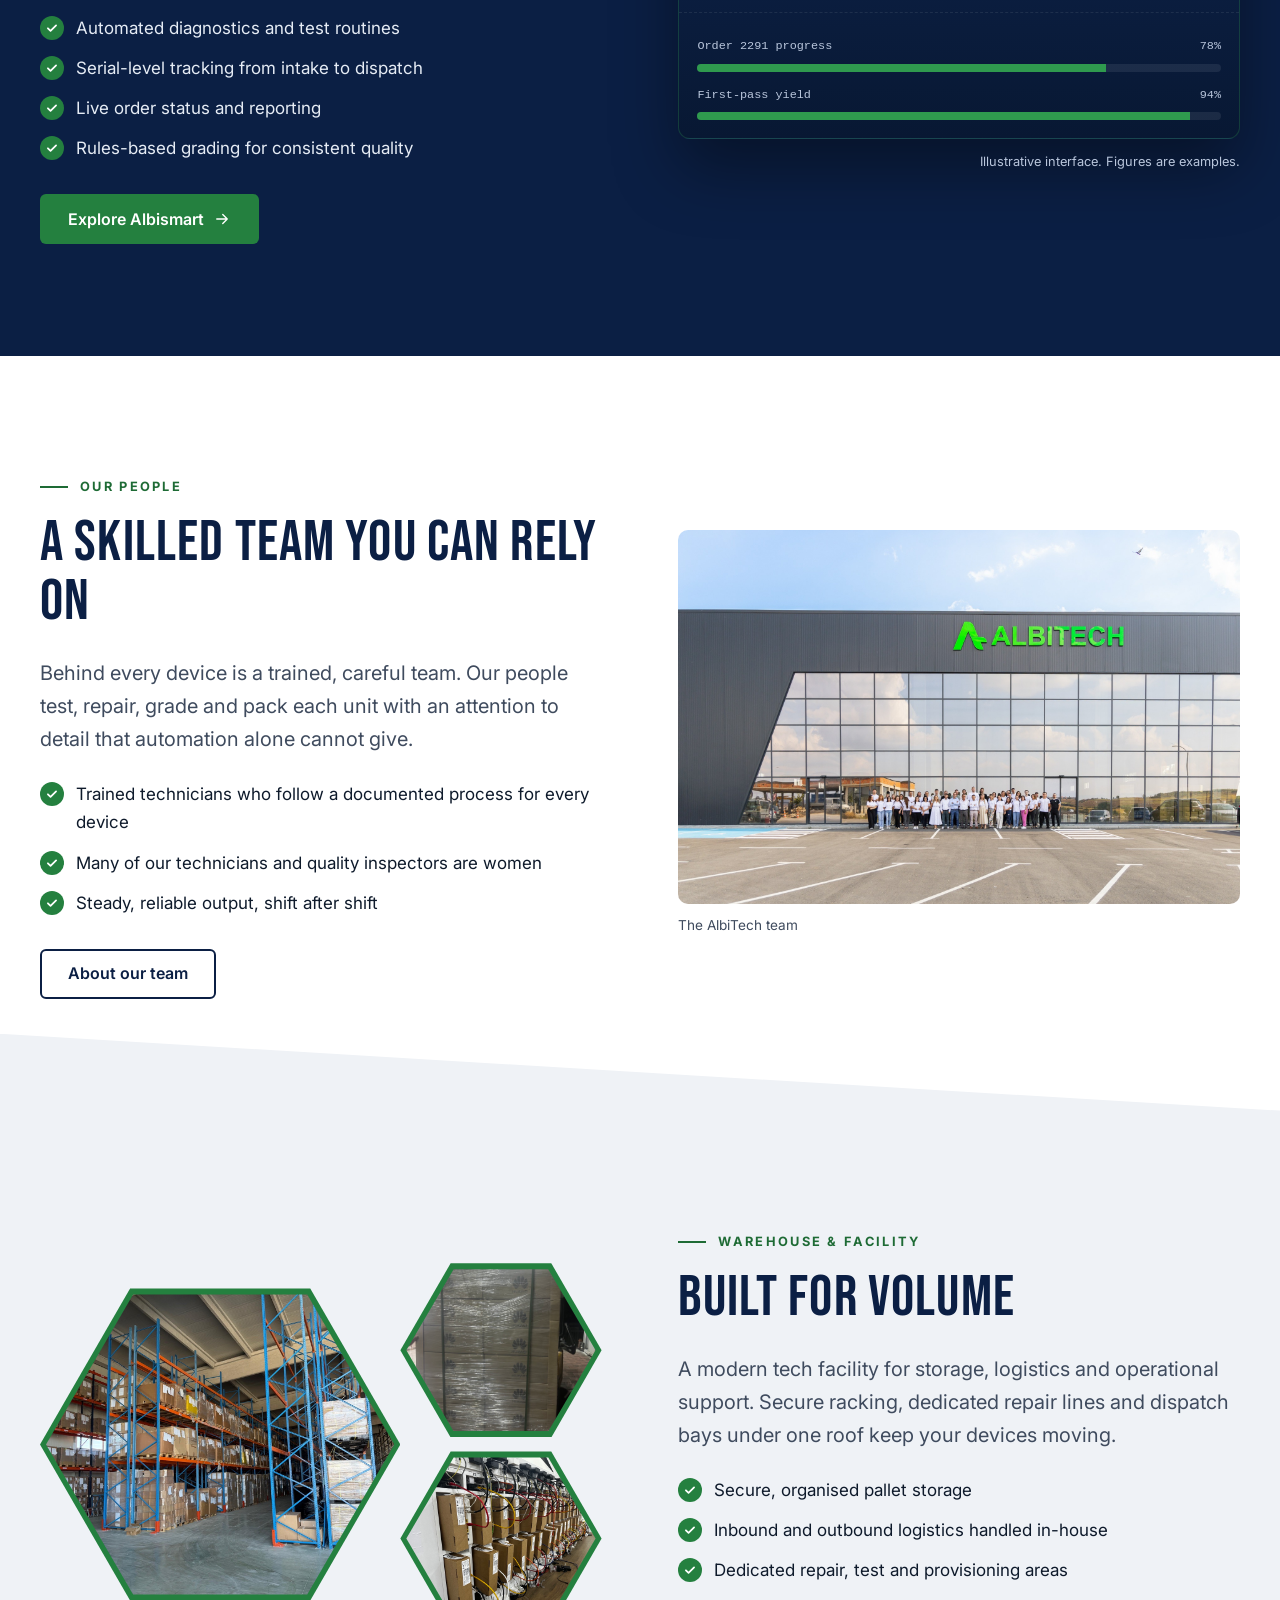
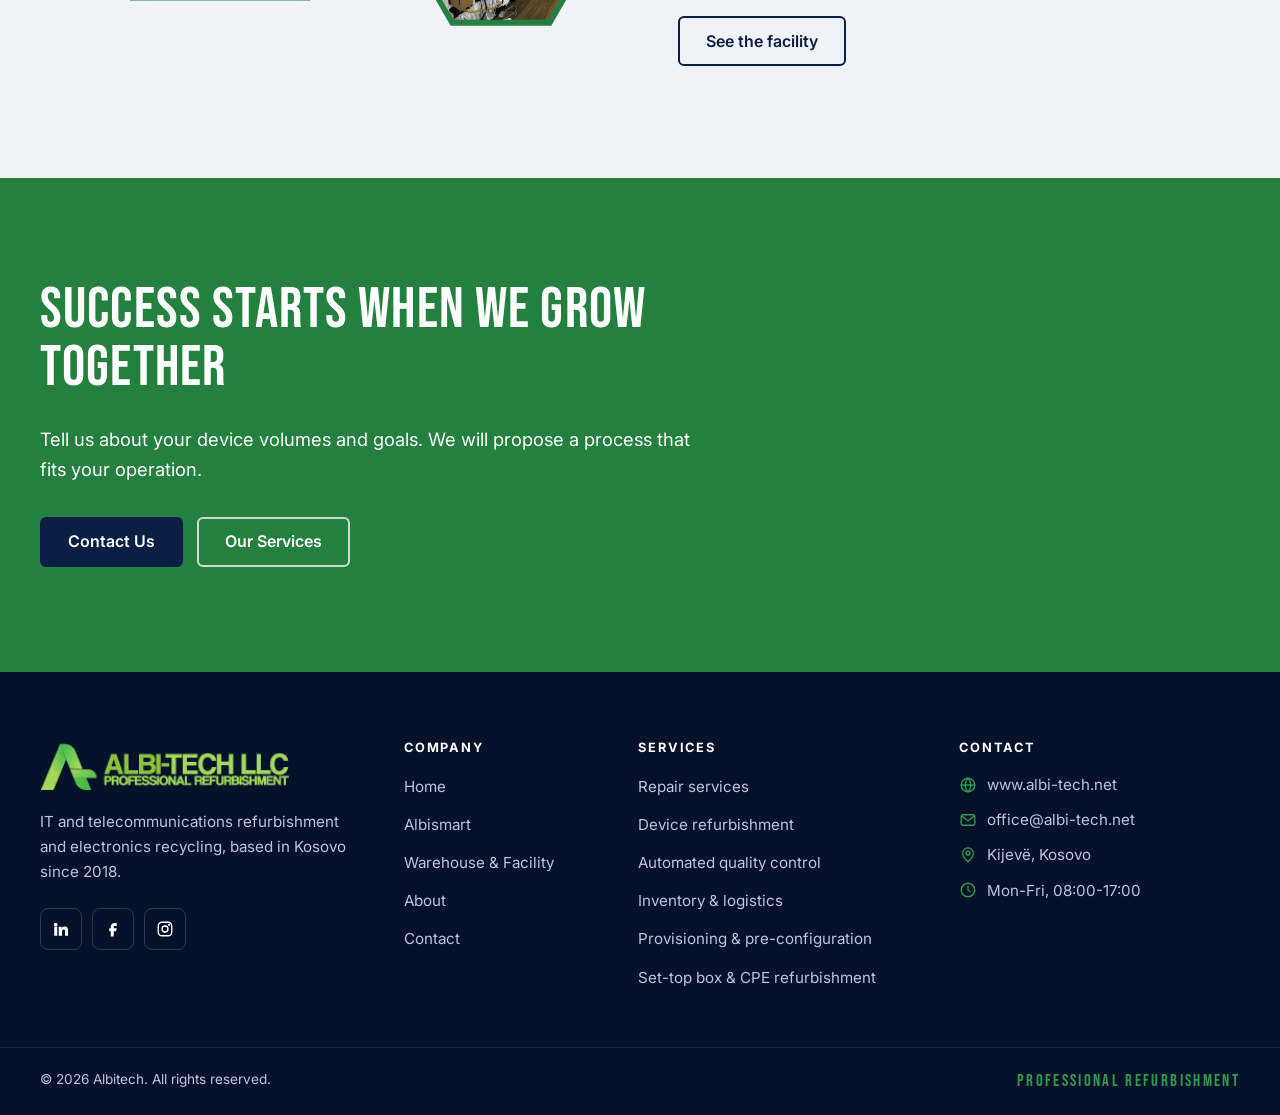
==== commit 706075c5: "Link Explore Albismart to albismart.com" ====
--- a/index.html
+++ b/index.html
@@ -208,7 +208,7 @@
             <li>Rules-based grading for consistent quality</li>
           </ul>
           <div class="btn-row">
-            <a class="btn btn-primary" href="albismart.html">Explore Albismart
+            <a class="btn btn-primary" href="https://albismart.com/" target="_blank" rel="noopener">Explore Albismart
               <svg class="icon" viewBox="0 0 24 24" aria-hidden="true"><path d="M5 12h14M13 6l6 6-6 6"/></svg>
             </a>
           </div>
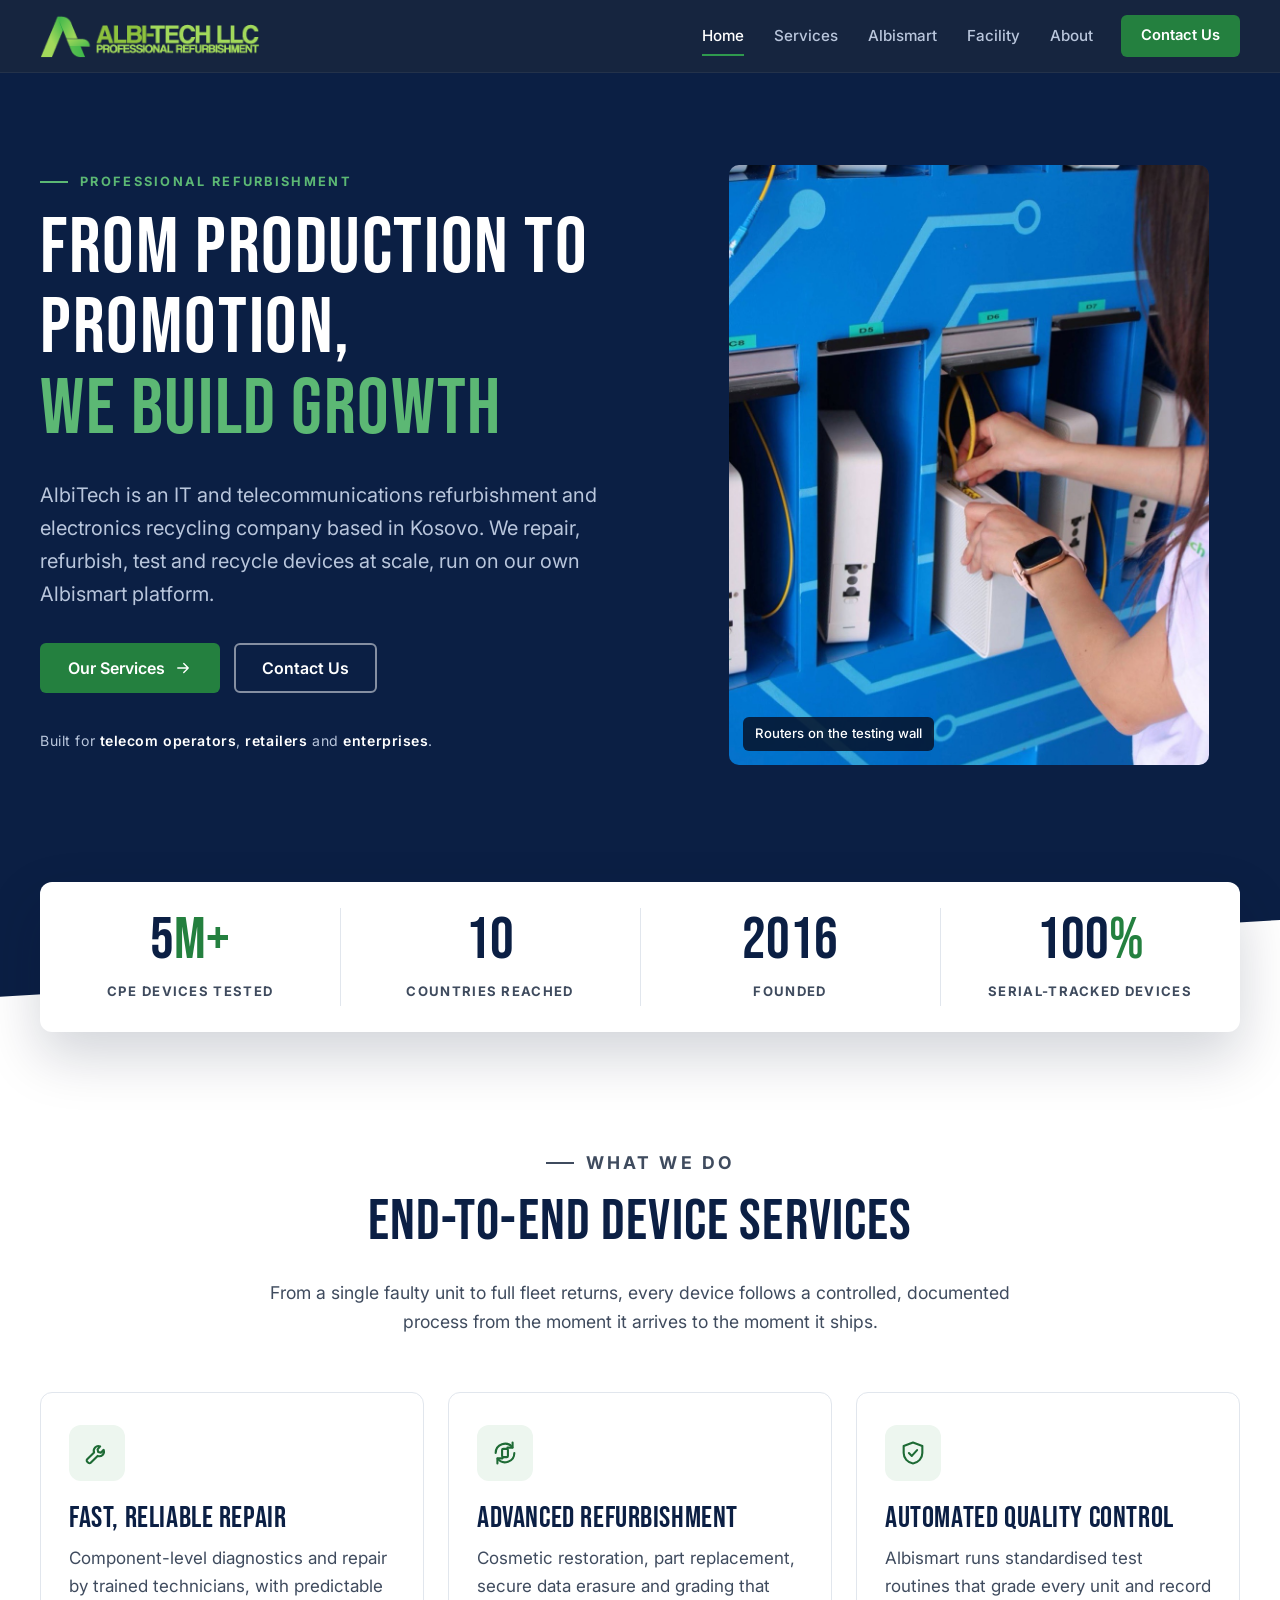
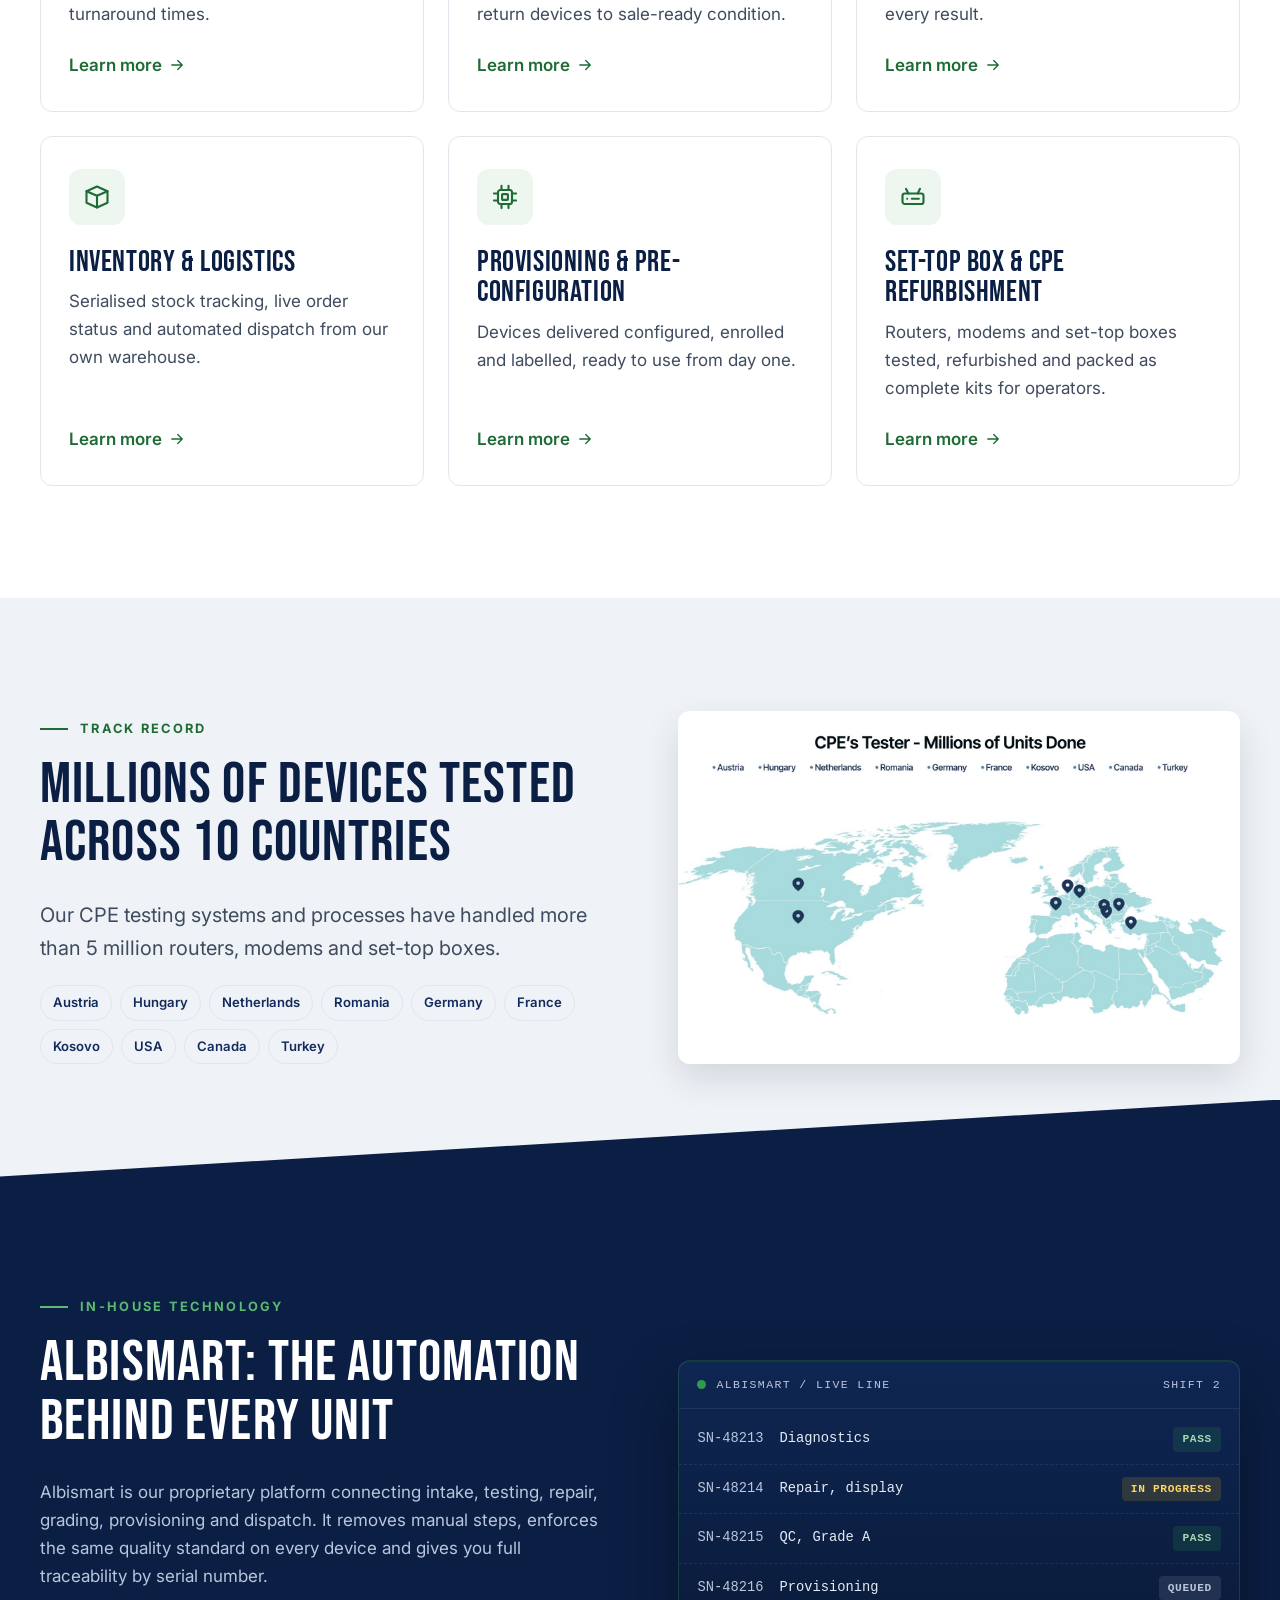
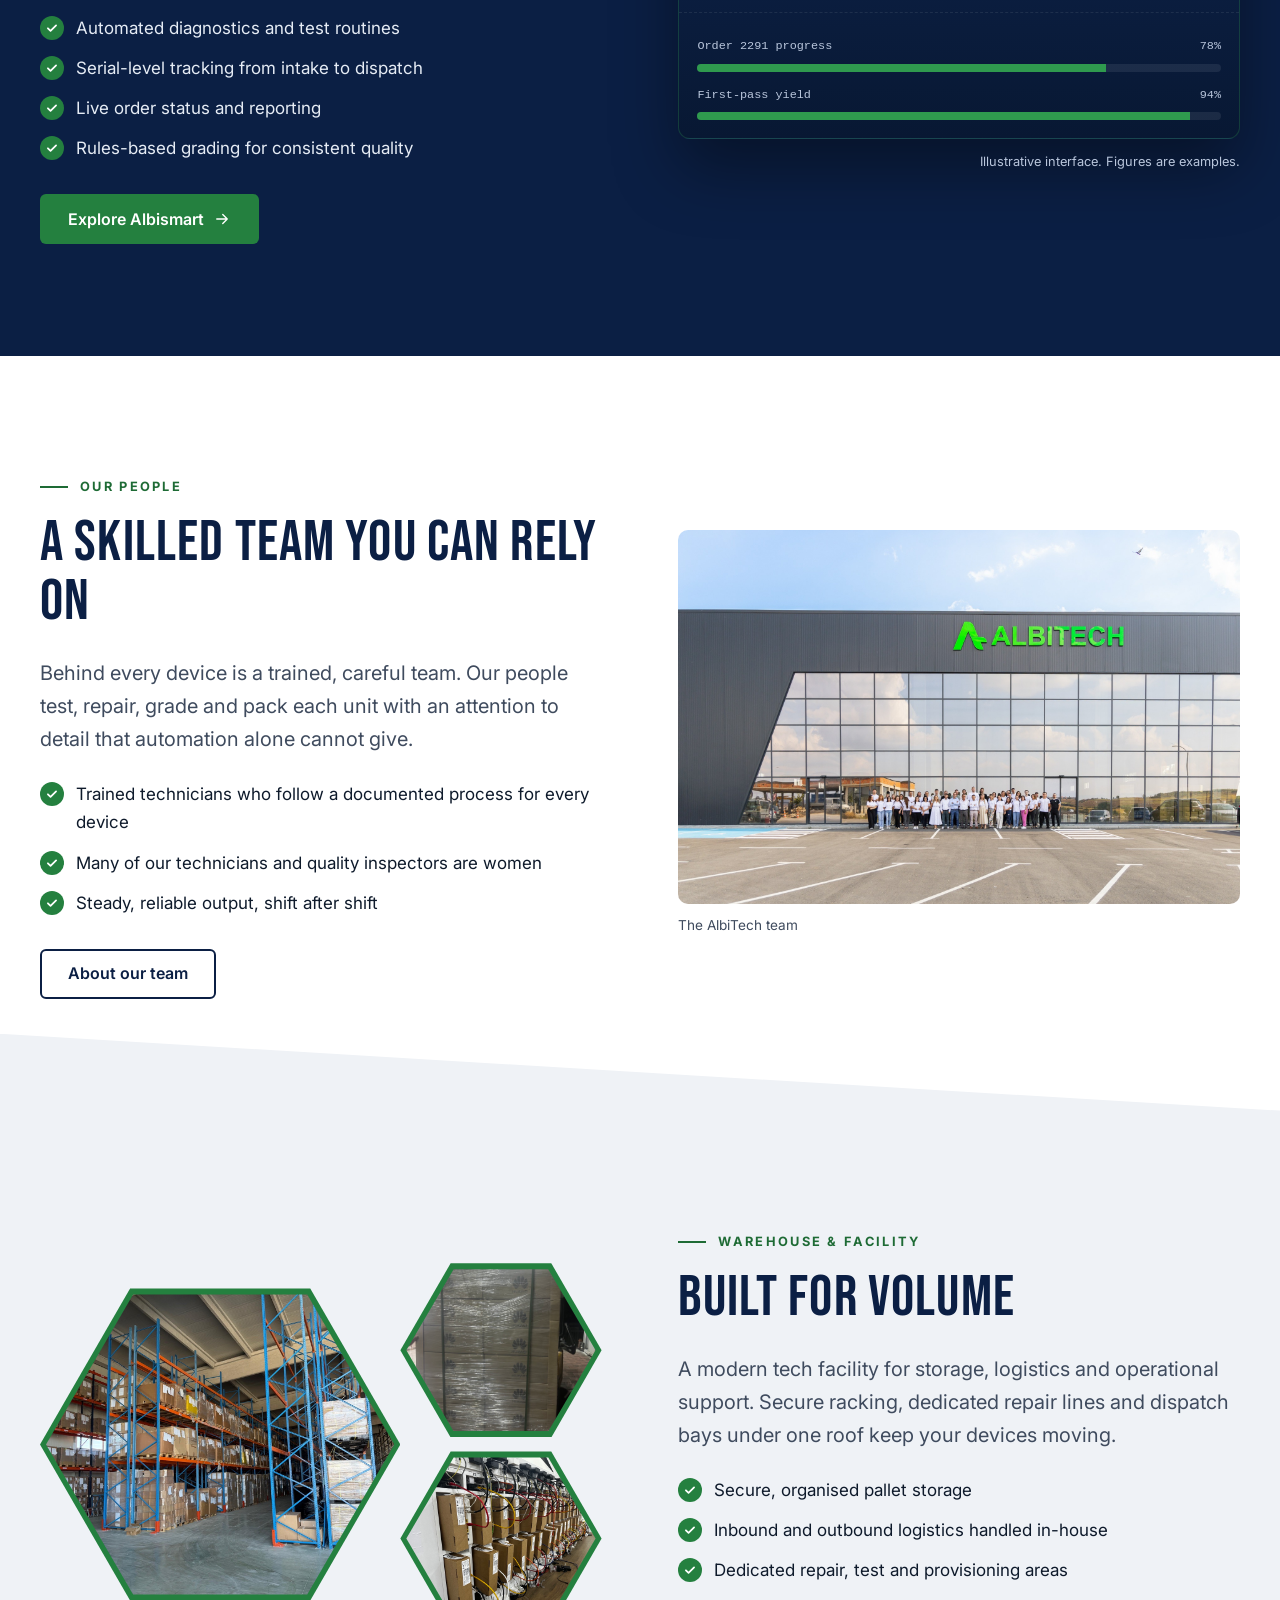
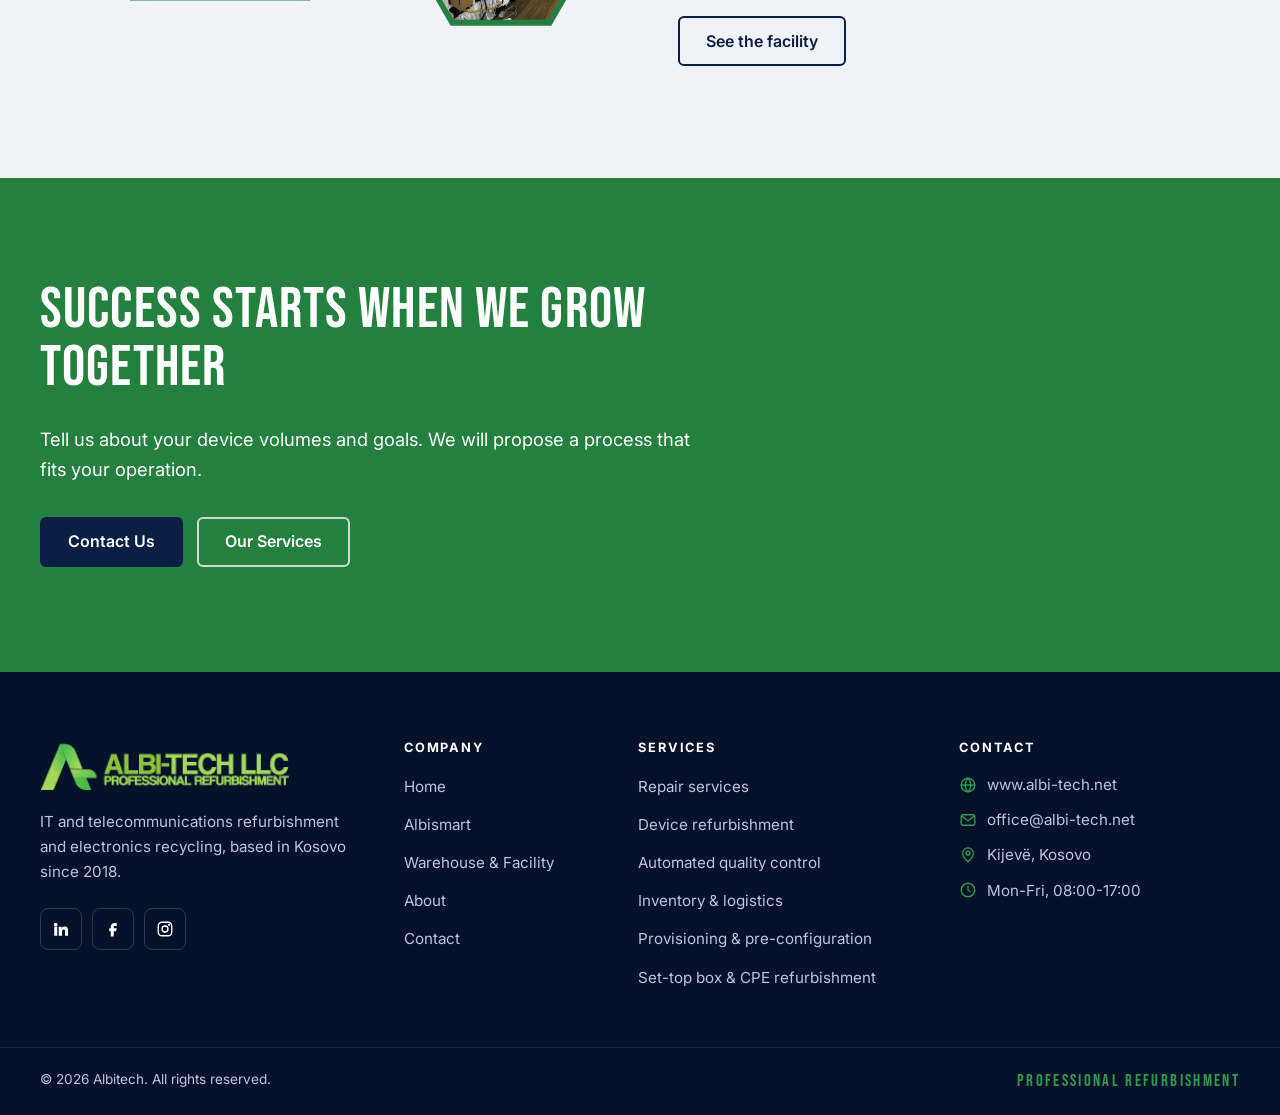
==== commit 9dce87b8: "Add subtle mouse effects: card glow and hero photo tilt A soft green highlight follows the cursor on" ====
--- a/index.html
+++ b/index.html
@@ -22,8 +22,8 @@
   <link rel="preconnect" href="https://fonts.gstatic.com" crossorigin>
   <link rel="stylesheet" href="https://fonts.googleapis.com/css2?family=Bebas+Neue&amp;family=Inter:wght@400;500;600;700&amp;display=swap">
   <script>document.documentElement.classList.add("js");</script>
-  <link rel="stylesheet" href="assets/css/styles.css?v=4">
-  <script src="assets/js/main.js?v=4" defer></script>
+  <link rel="stylesheet" href="assets/css/styles.css?v=5">
+  <script src="assets/js/main.js?v=5" defer></script>
   <script type="application/ld+json">
   {
     "@context": "https://schema.org",
--- a/assets/css/styles.css
+++ b/assets/css/styles.css
@@ -709,6 +709,18 @@
 .footer-bottom p { margin: 0; }
 .footer-tagline { font-family: var(--font-display); font-size: 1.05rem; letter-spacing: 0.14em; color: var(--green-500); }
 
+/* ---------- Pointer effects (mouse only, set by main.js) ---------- */
+.feature { position: relative; overflow: hidden; }
+@media (hover: hover) and (pointer: fine) {
+  .card::after, .feature::after {
+    content: ""; position: absolute; inset: 0; border-radius: inherit; pointer-events: none;
+    background: radial-gradient(280px circle at var(--mx, 50%) var(--my, 50%), rgba(47, 154, 78, 0.12), transparent 70%);
+    opacity: 0; transition: opacity 0.3s;
+  }
+  .card:hover::after, .feature:hover::after { opacity: 1; }
+  .js .hero-photo.reveal-done { transition: transform 0.25s ease-out; will-change: transform; }
+}
+
 /* ---------- Scroll reveal ---------- */
 .js [data-reveal] {
   opacity: 0; transform: translateY(32px);
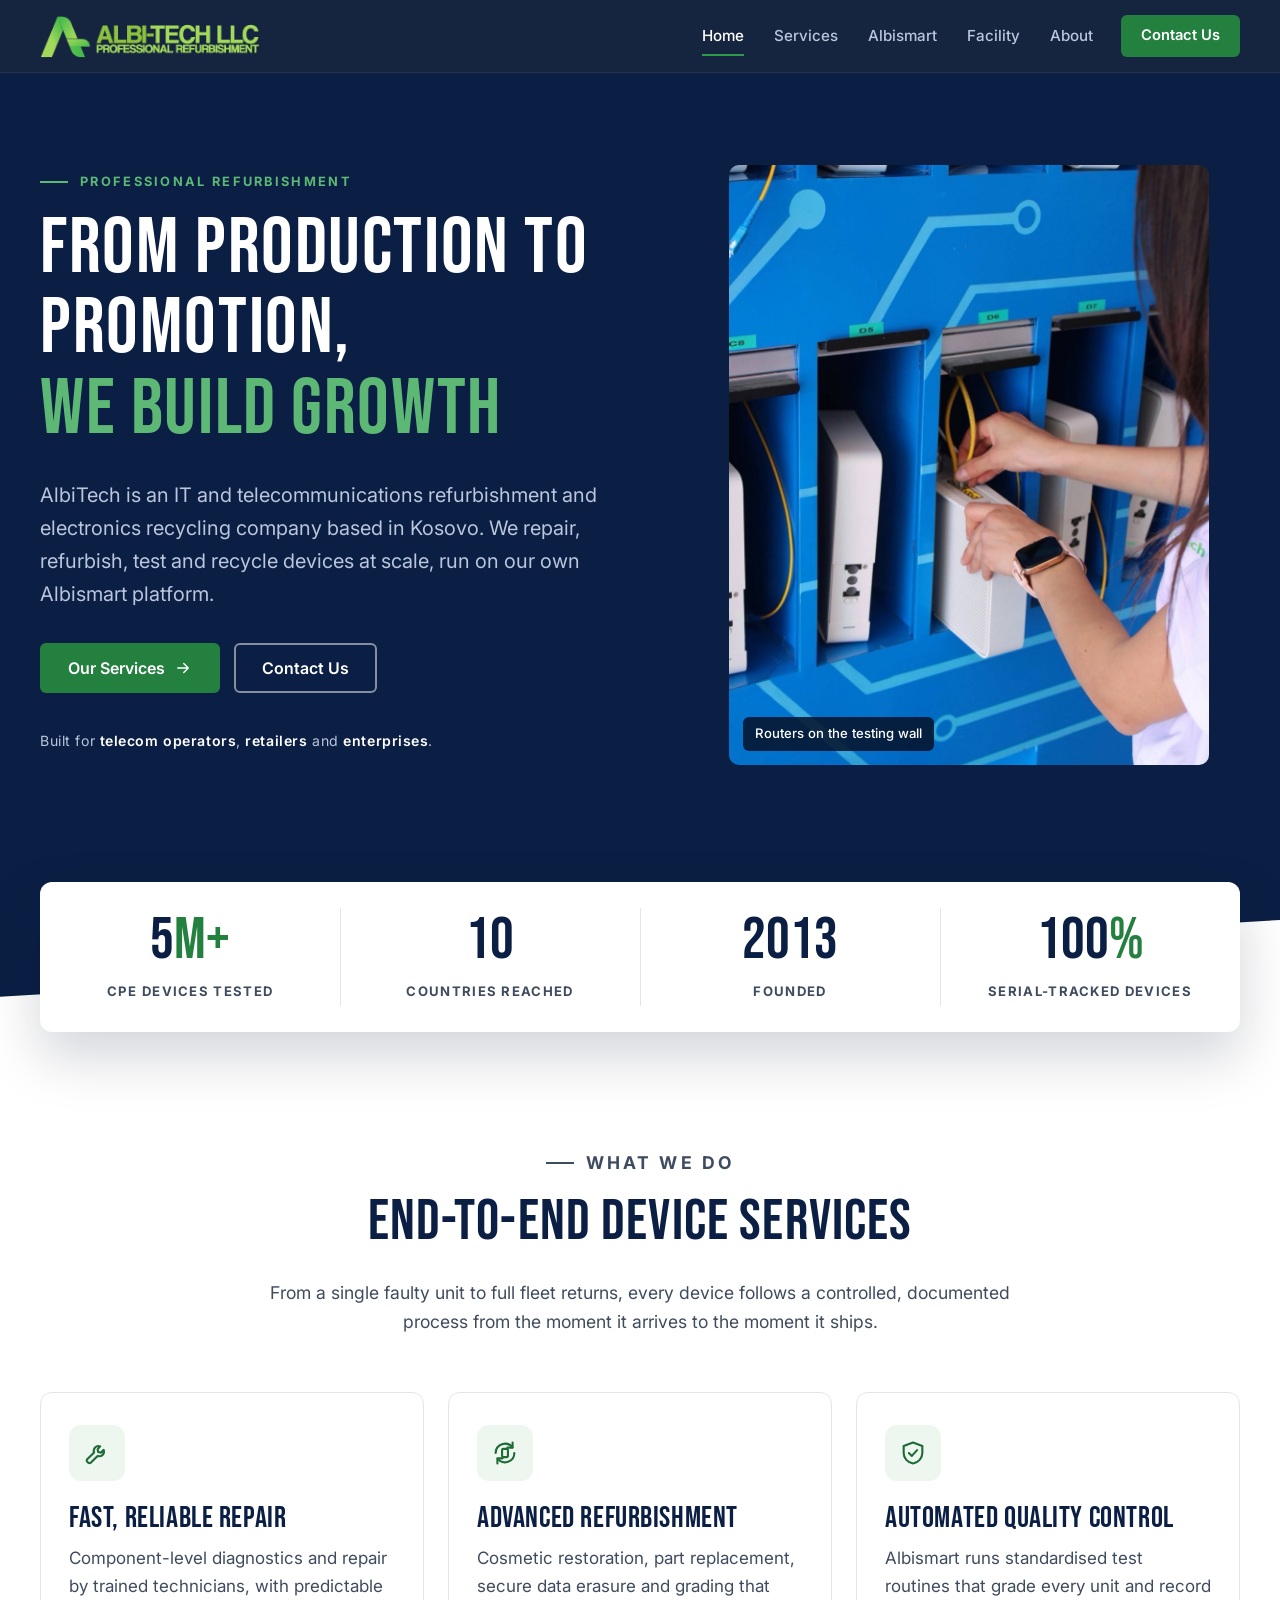
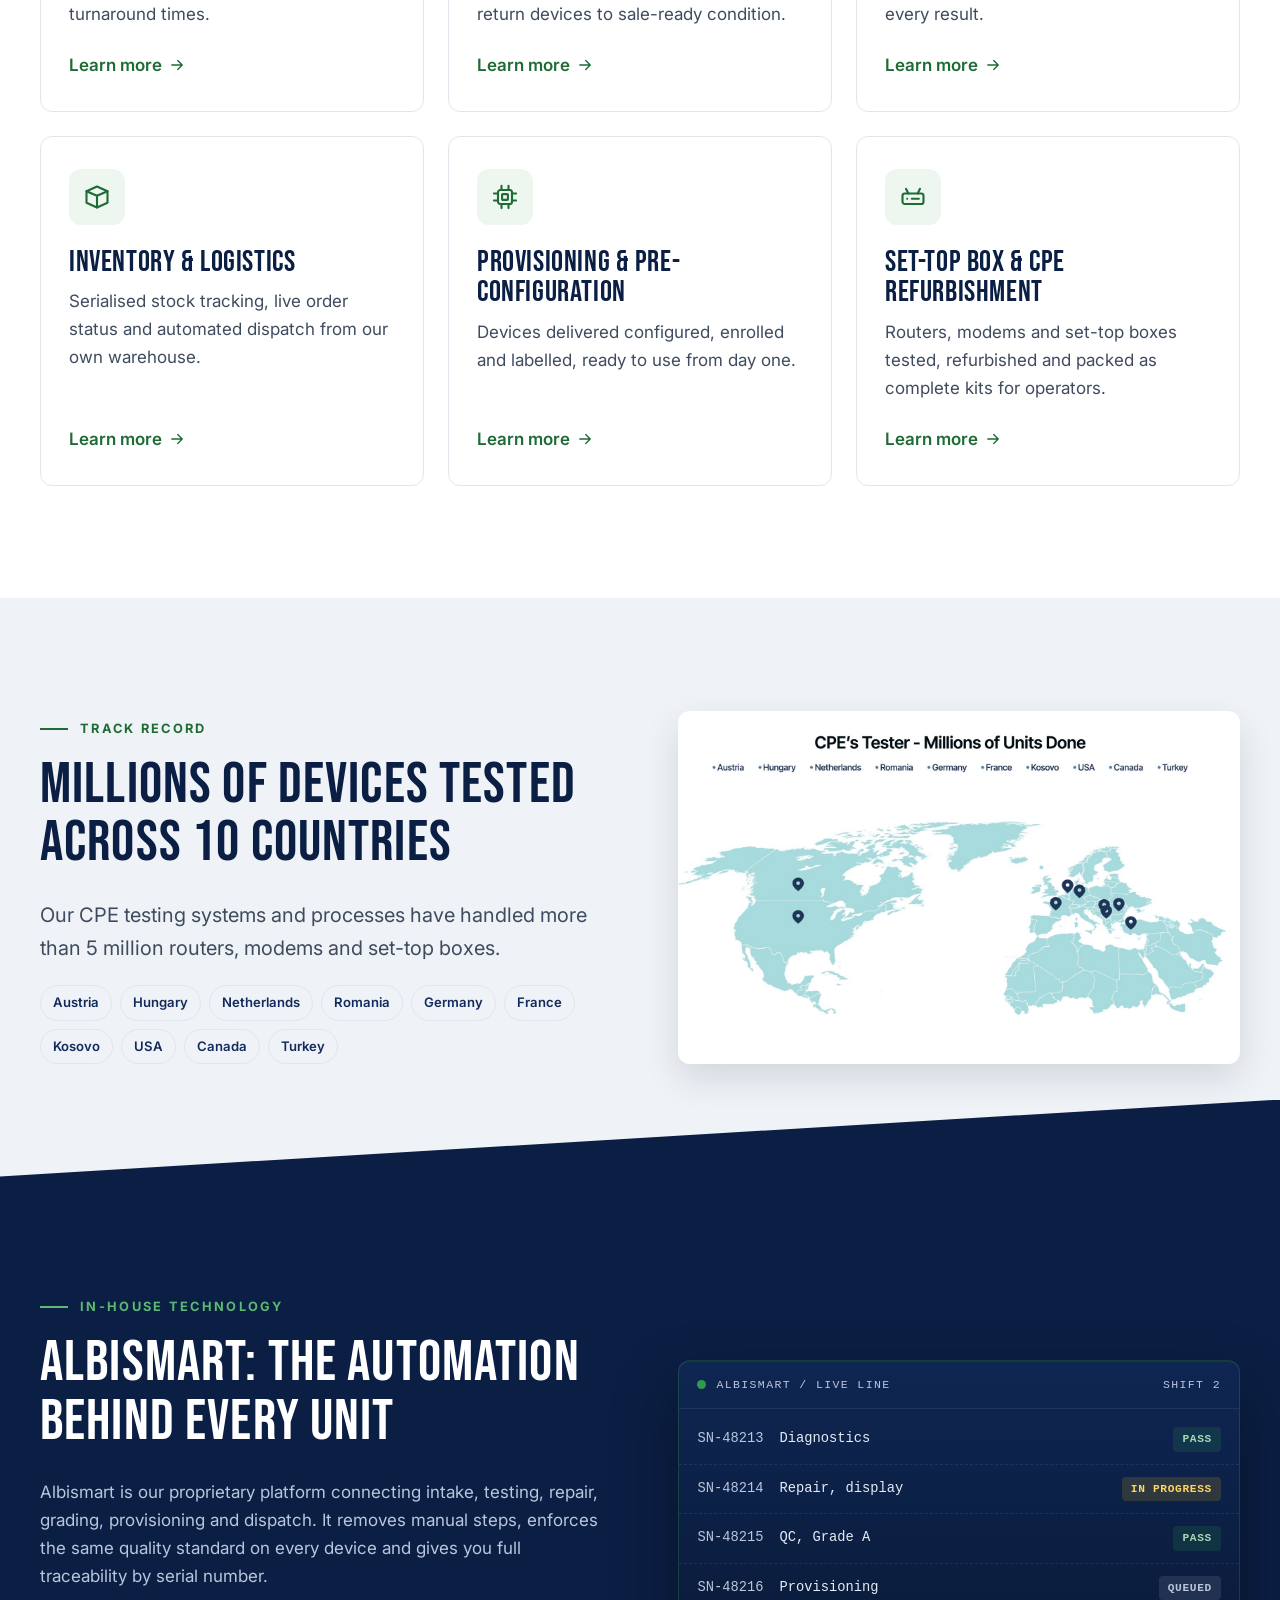
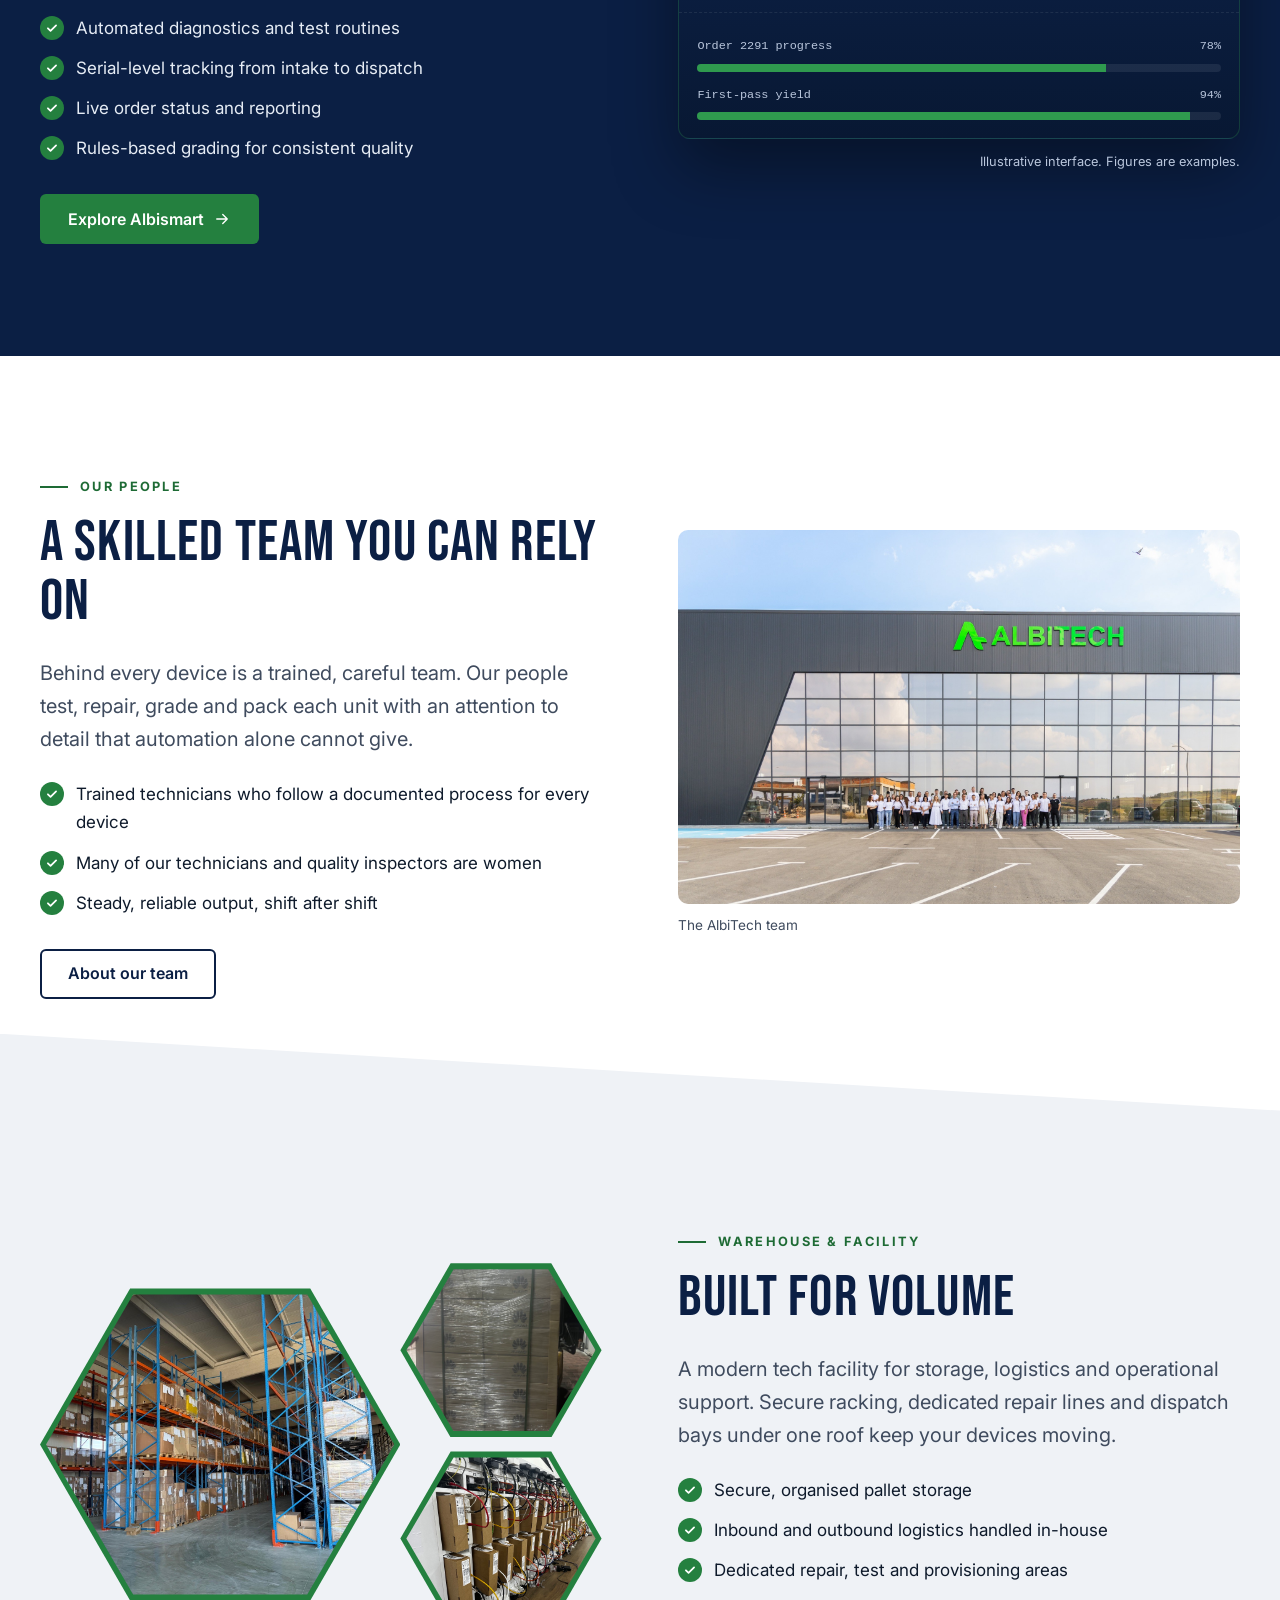
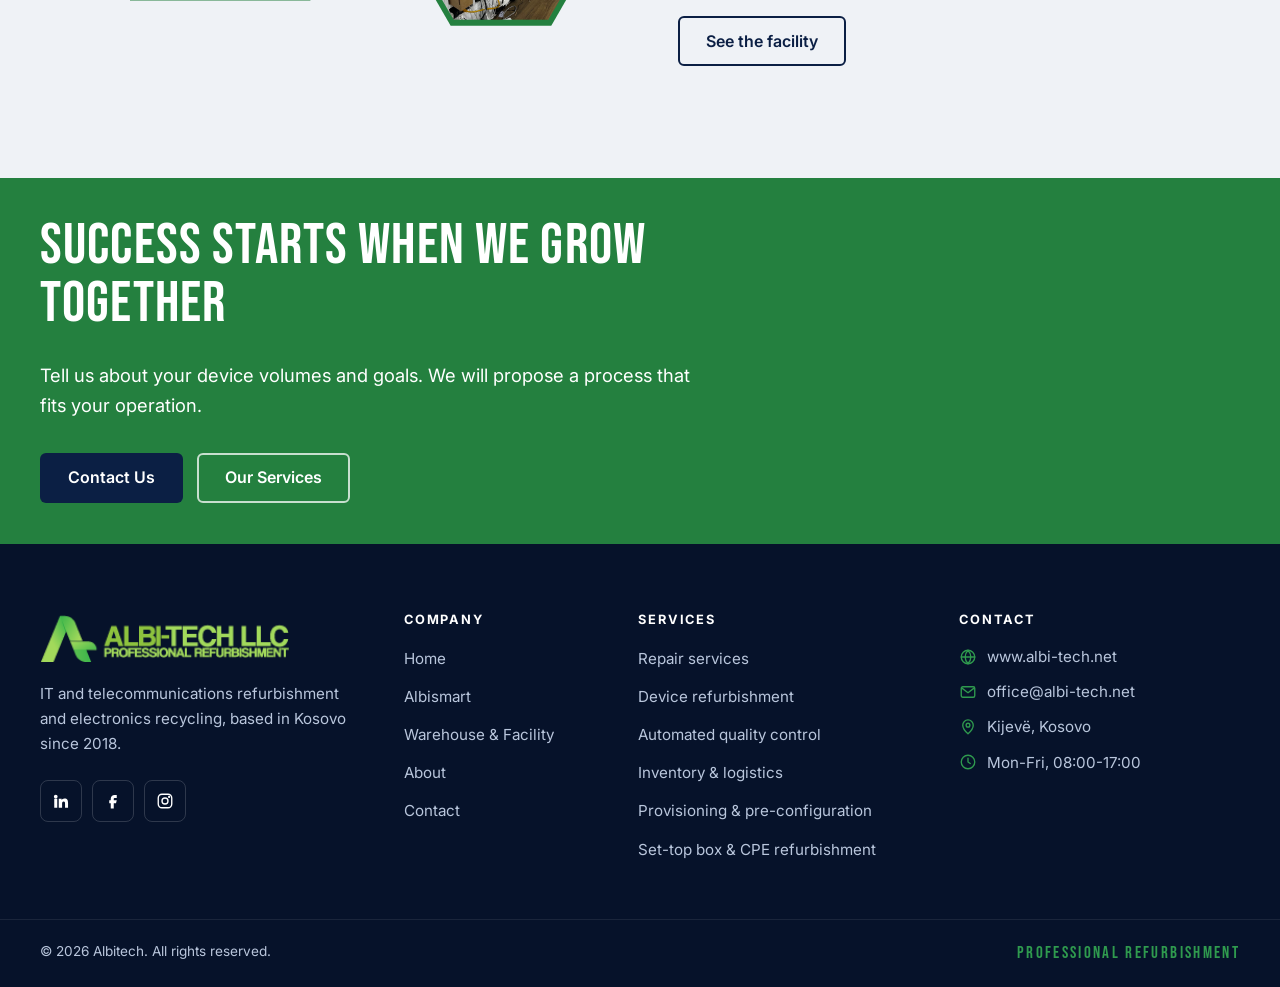
==== commit 849a4e31: "Tighten the call-to-action band spacing Reduce the green band's top and bottom padding from up to 10" ====
--- a/index.html
+++ b/index.html
@@ -22,7 +22,7 @@
   <link rel="preconnect" href="https://fonts.gstatic.com" crossorigin>
   <link rel="stylesheet" href="https://fonts.googleapis.com/css2?family=Bebas+Neue&amp;family=Inter:wght@400;500;600;700&amp;display=swap">
   <script>document.documentElement.classList.add("js");</script>
-  <link rel="stylesheet" href="assets/css/styles.css?v=5">
+  <link rel="stylesheet" href="assets/css/styles.css?v=6">
   <script src="assets/js/main.js?v=5" defer></script>
   <script type="application/ld+json">
   {
--- a/assets/css/styles.css
+++ b/assets/css/styles.css
@@ -594,7 +594,7 @@
 .source { margin-top: 18px; font-size: 0.85rem; color: var(--ink-soft); }
 
 /* ---------- CTA band ---------- */
-.cta-band { padding-block: clamp(64px, 8vw, 104px); background: var(--green-600); color: #fff; }
+.cta-band { padding-block: clamp(28px, 3vw, 40px); background: var(--green-600); color: #fff; }
 .cta-inner { max-width: 680px; }
 .cta-band h2 { color: #fff; }
 .cta-band p { font-size: 1.15rem; color: #fff; }
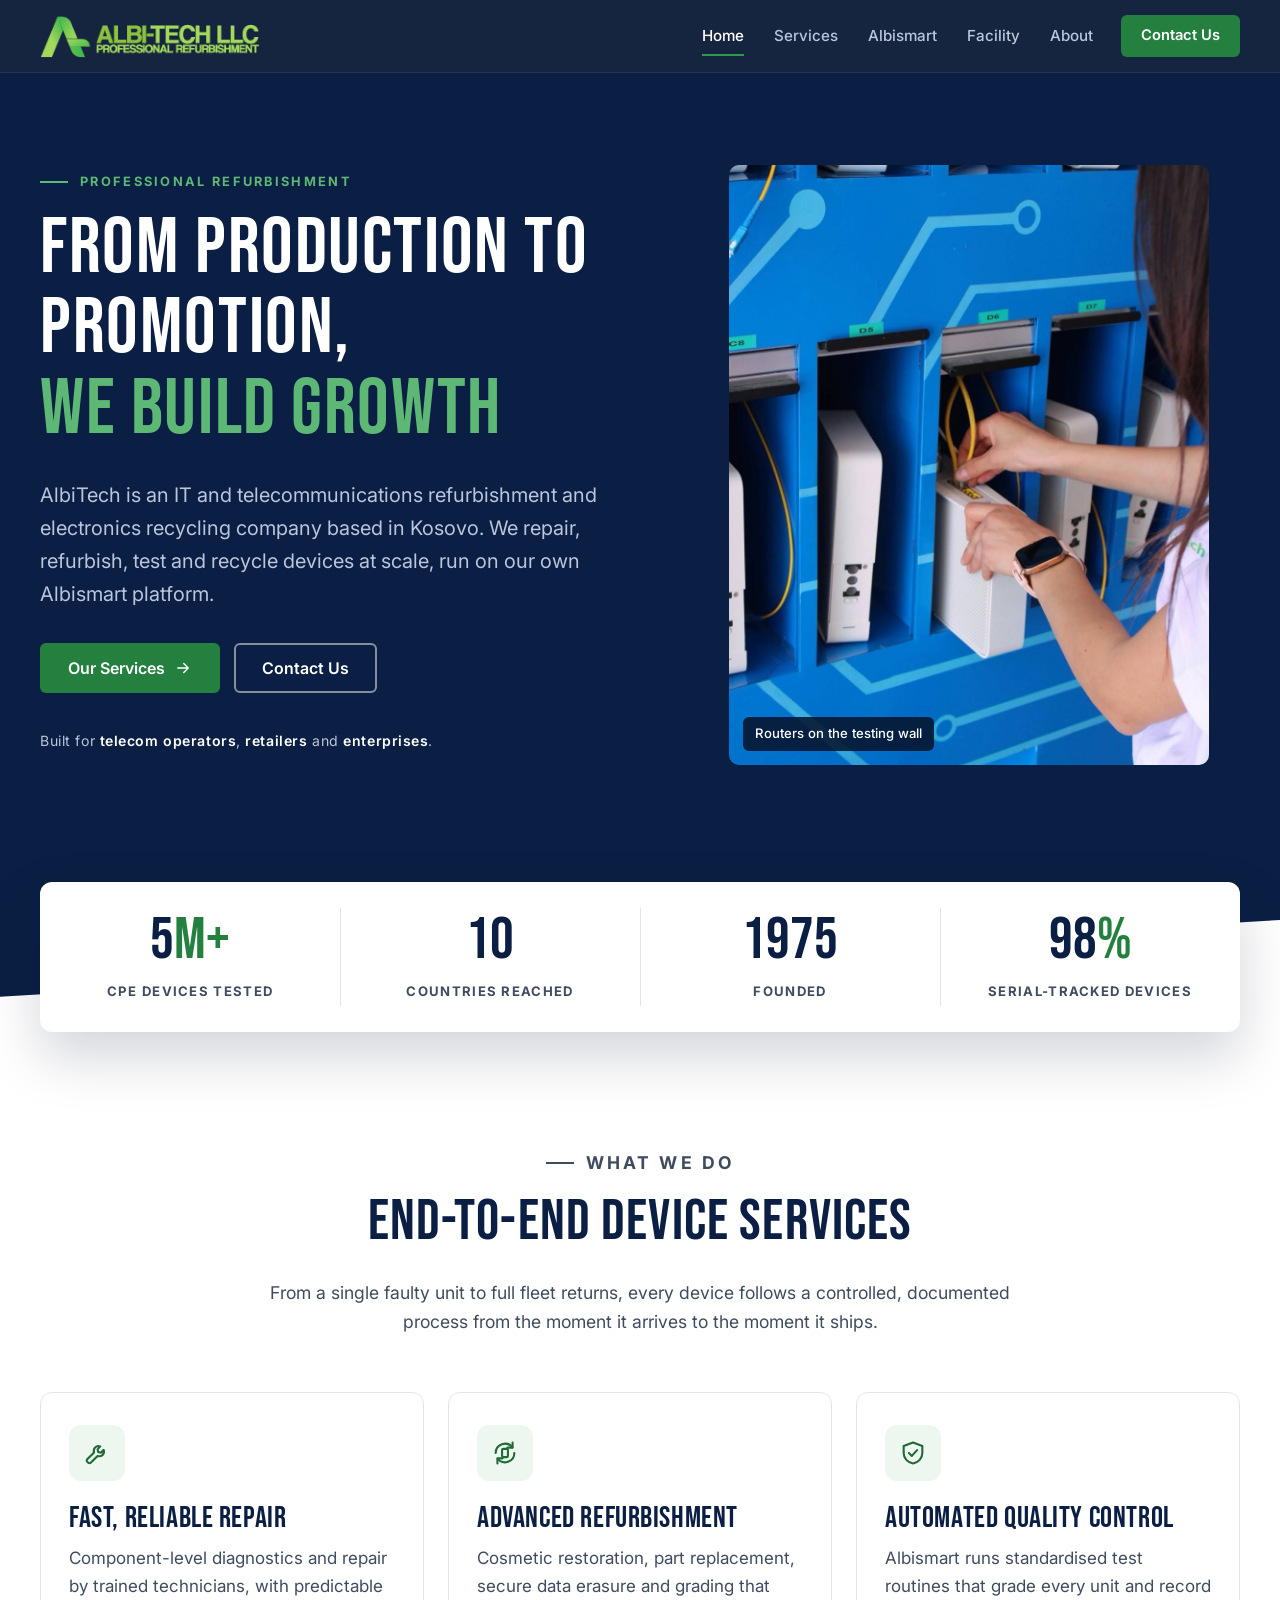
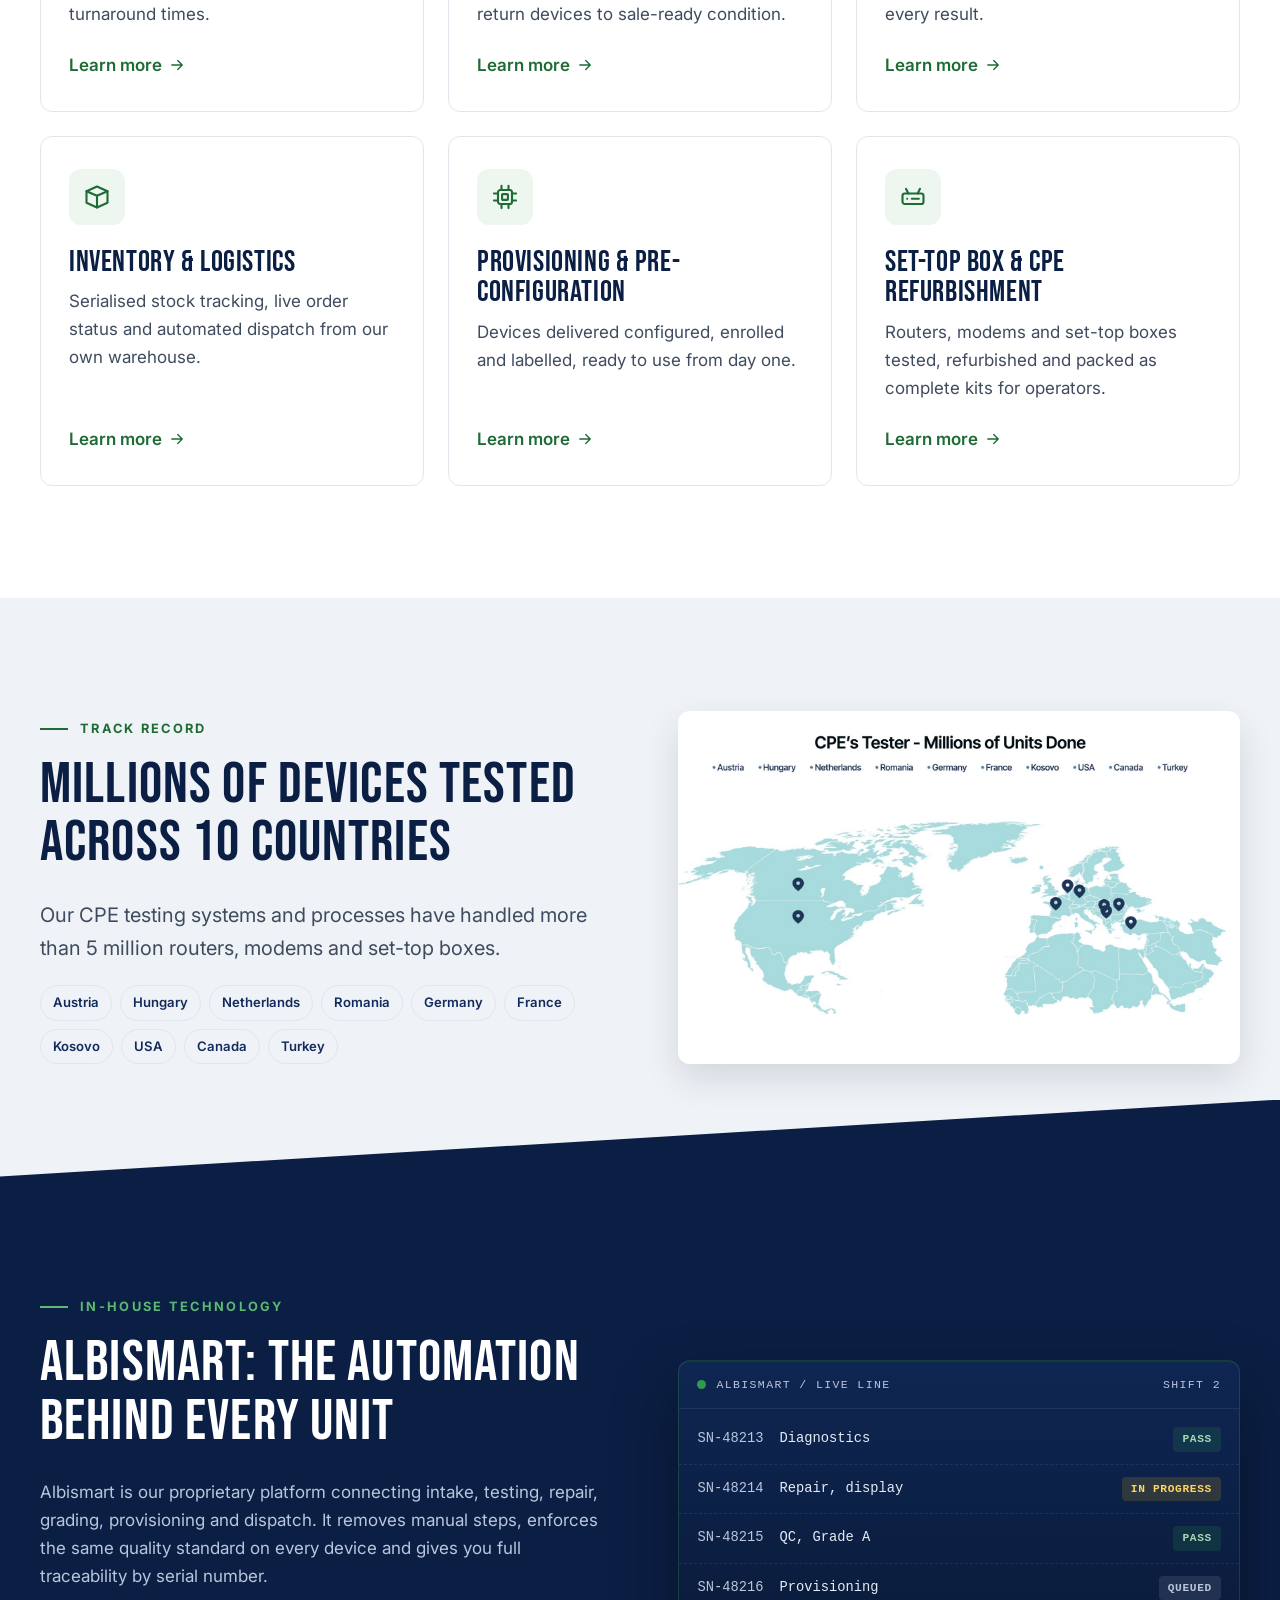
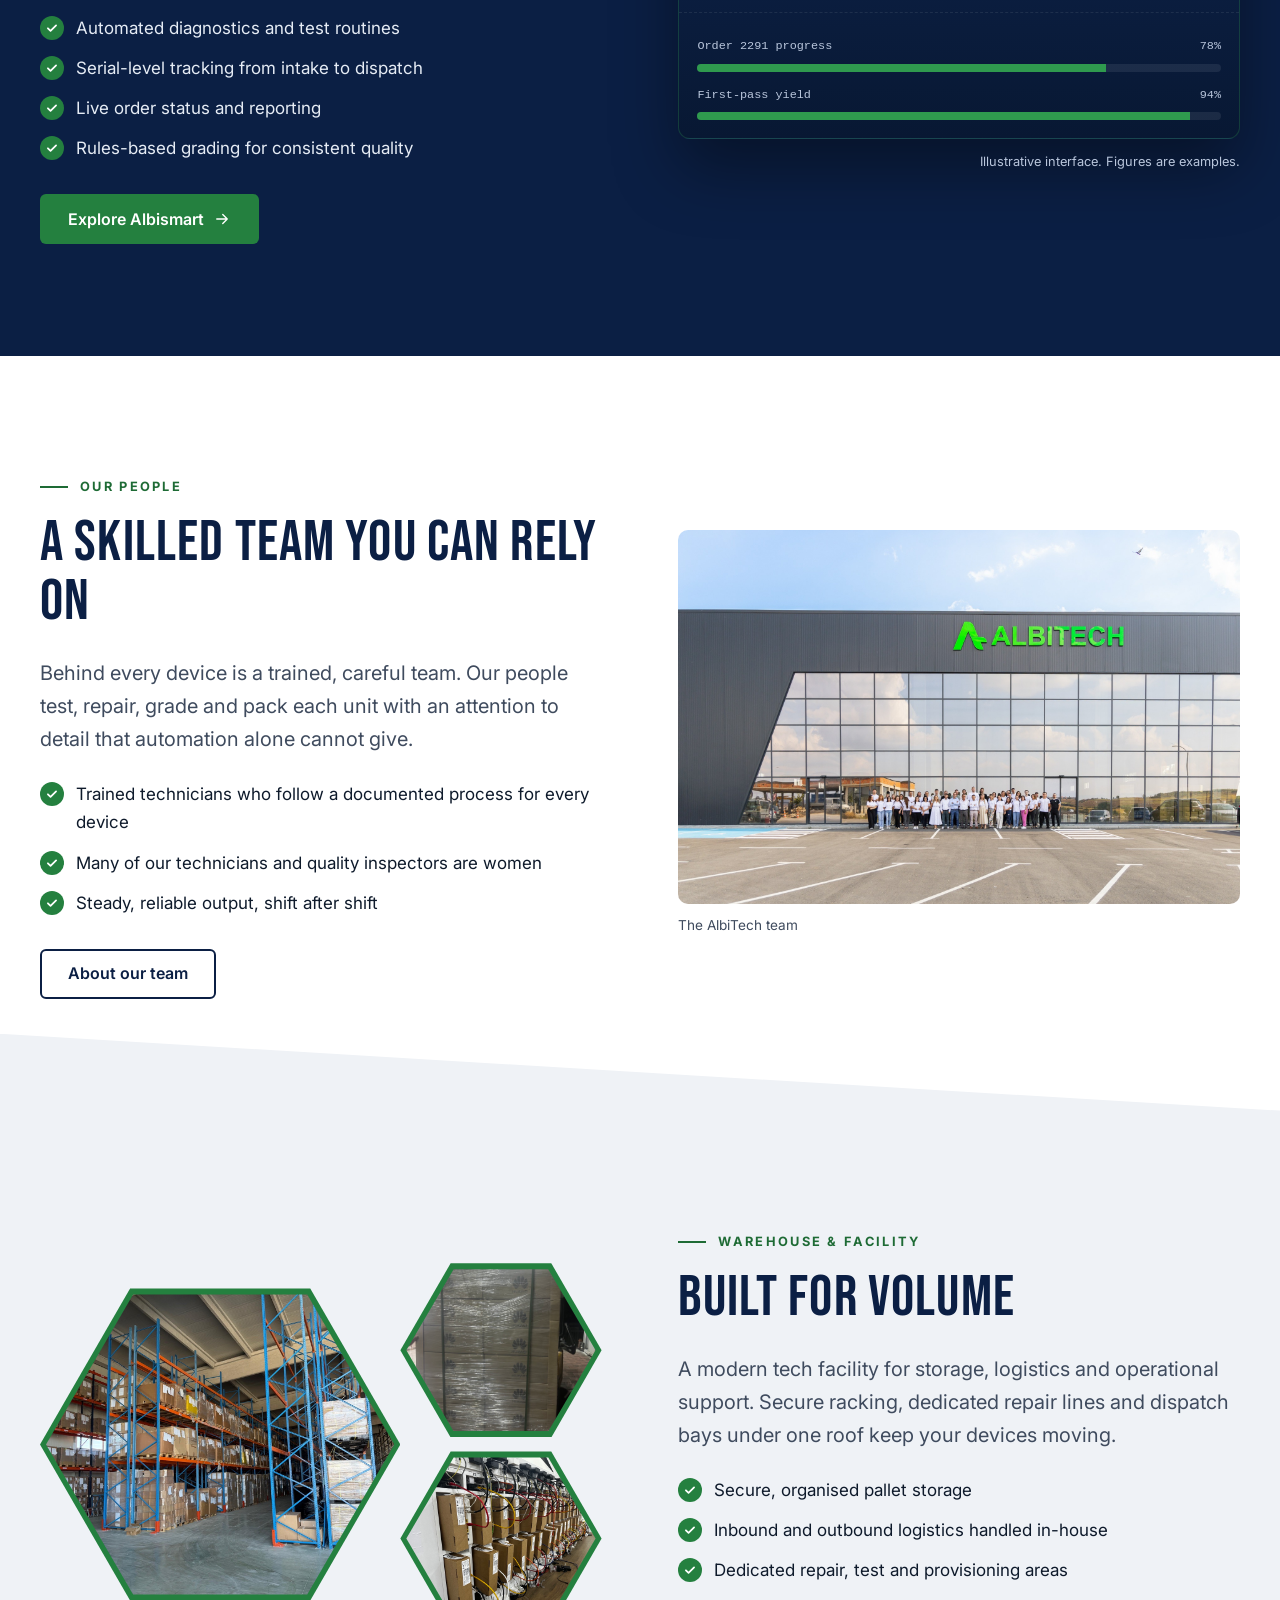
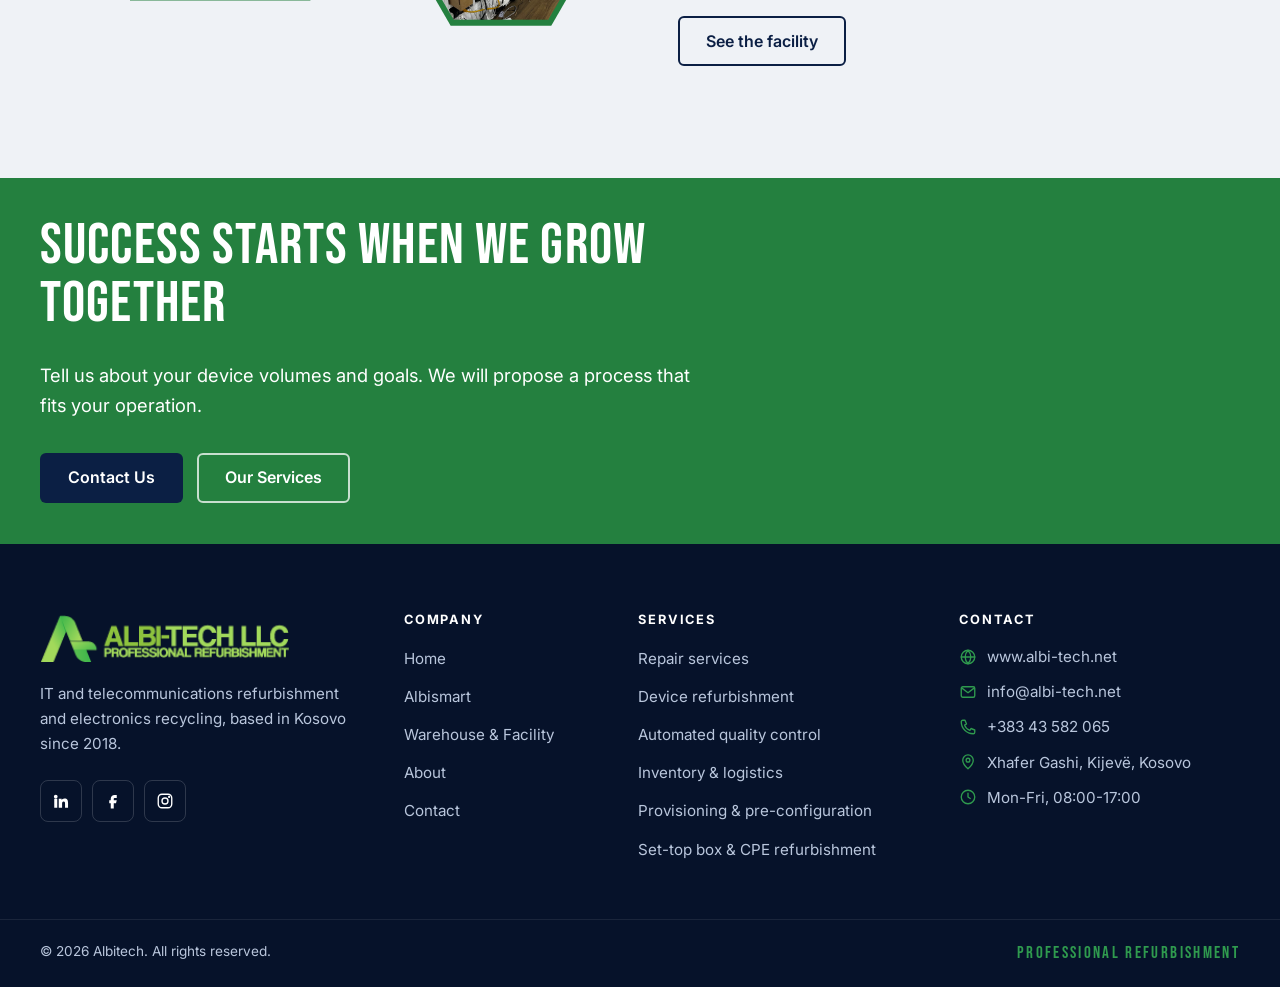
==== commit a0d23f82: "Add phone number, info@ email and street address - Contact email is now info@albi-tech.net on every " ====
--- a/index.html
+++ b/index.html
@@ -23,7 +23,7 @@
   <link rel="stylesheet" href="https://fonts.googleapis.com/css2?family=Bebas+Neue&amp;family=Inter:wght@400;500;600;700&amp;display=swap">
   <script>document.documentElement.classList.add("js");</script>
   <link rel="stylesheet" href="assets/css/styles.css?v=6">
-  <script src="assets/js/main.js?v=5" defer></script>
+  <script src="assets/js/main.js?v=6" defer></script>
   <script type="application/ld+json">
   {
     "@context": "https://schema.org",
@@ -32,10 +32,11 @@
     "slogan": "Professional Refurbishment",
     "url": "https://www.albi-tech.net/",
     "logo": "https://www.albi-tech.net/assets/img/logo.png",
-    "email": "office@albi-tech.net",
+    "email": "info@albi-tech.net",
+    "telephone": "+383 43 582 065",
     "address": {
       "@type": "PostalAddress",
-      "streetAddress": "Pejë - Prishtinë highway",
+      "streetAddress": "Xhafer Gashi",
       "addressLocality": "Kijevë",
       "addressRegion": "Malishevë",
       "addressCountry": "XK"
@@ -330,8 +331,9 @@
         <h2 class="footer-title">Contact</h2>
         <ul class="footer-contact">
           <li><svg class="icon" viewBox="0 0 24 24" aria-hidden="true"><circle cx="12" cy="12" r="9"/><path d="M3 12h18M12 3c2.5 2.7 3.8 5.7 3.8 9s-1.3 6.3-3.8 9c-2.5-2.7-3.8-5.7-3.8-9S9.5 5.7 12 3z"/></svg><a href="https://www.albi-tech.net">www.albi-tech.net</a></li>
-          <li><svg class="icon" viewBox="0 0 24 24" aria-hidden="true"><rect x="3" y="5" width="18" height="14" rx="2"/><path d="M3.5 6.5l8.5 6.5 8.5-6.5"/></svg><a href="mailto:office@albi-tech.net">office@albi-tech.net</a></li>
-          <li><svg class="icon" viewBox="0 0 24 24" aria-hidden="true"><path d="M12 21s-7-6.2-7-11.5a7 7 0 0 1 14 0C19 14.8 12 21 12 21z"/><circle cx="12" cy="9.5" r="2.5"/></svg><a href="https://maps.app.goo.gl/2U7qtQhpvTjWQRKJ6" target="_blank" rel="noopener">Kijevë, Kosovo</a></li>
+          <li><svg class="icon" viewBox="0 0 24 24" aria-hidden="true"><rect x="3" y="5" width="18" height="14" rx="2"/><path d="M3.5 6.5l8.5 6.5 8.5-6.5"/></svg><a href="mailto:info@albi-tech.net">info@albi-tech.net</a></li>
+          <li><svg class="icon" viewBox="0 0 24 24" aria-hidden="true"><path d="M5 3h3l2 5-2.5 1.5a11 11 0 0 0 7 7L16 14l5 2v3a2 2 0 0 1-2 2A16 16 0 0 1 3 5a2 2 0 0 1 2-2z"/></svg><a href="tel:+38343582065">+383 43 582 065</a></li>
+          <li><svg class="icon" viewBox="0 0 24 24" aria-hidden="true"><path d="M12 21s-7-6.2-7-11.5a7 7 0 0 1 14 0C19 14.8 12 21 12 21z"/><circle cx="12" cy="9.5" r="2.5"/></svg><a href="https://maps.app.goo.gl/2U7qtQhpvTjWQRKJ6" target="_blank" rel="noopener">Xhafer Gashi, Kijevë, Kosovo</a></li>
           <li><svg class="icon" viewBox="0 0 24 24" aria-hidden="true"><circle cx="12" cy="12" r="9"/><path d="M12 7v5l3 2"/></svg><span>Mon-Fri, 08:00-17:00</span></li>
         </ul>
       </div>
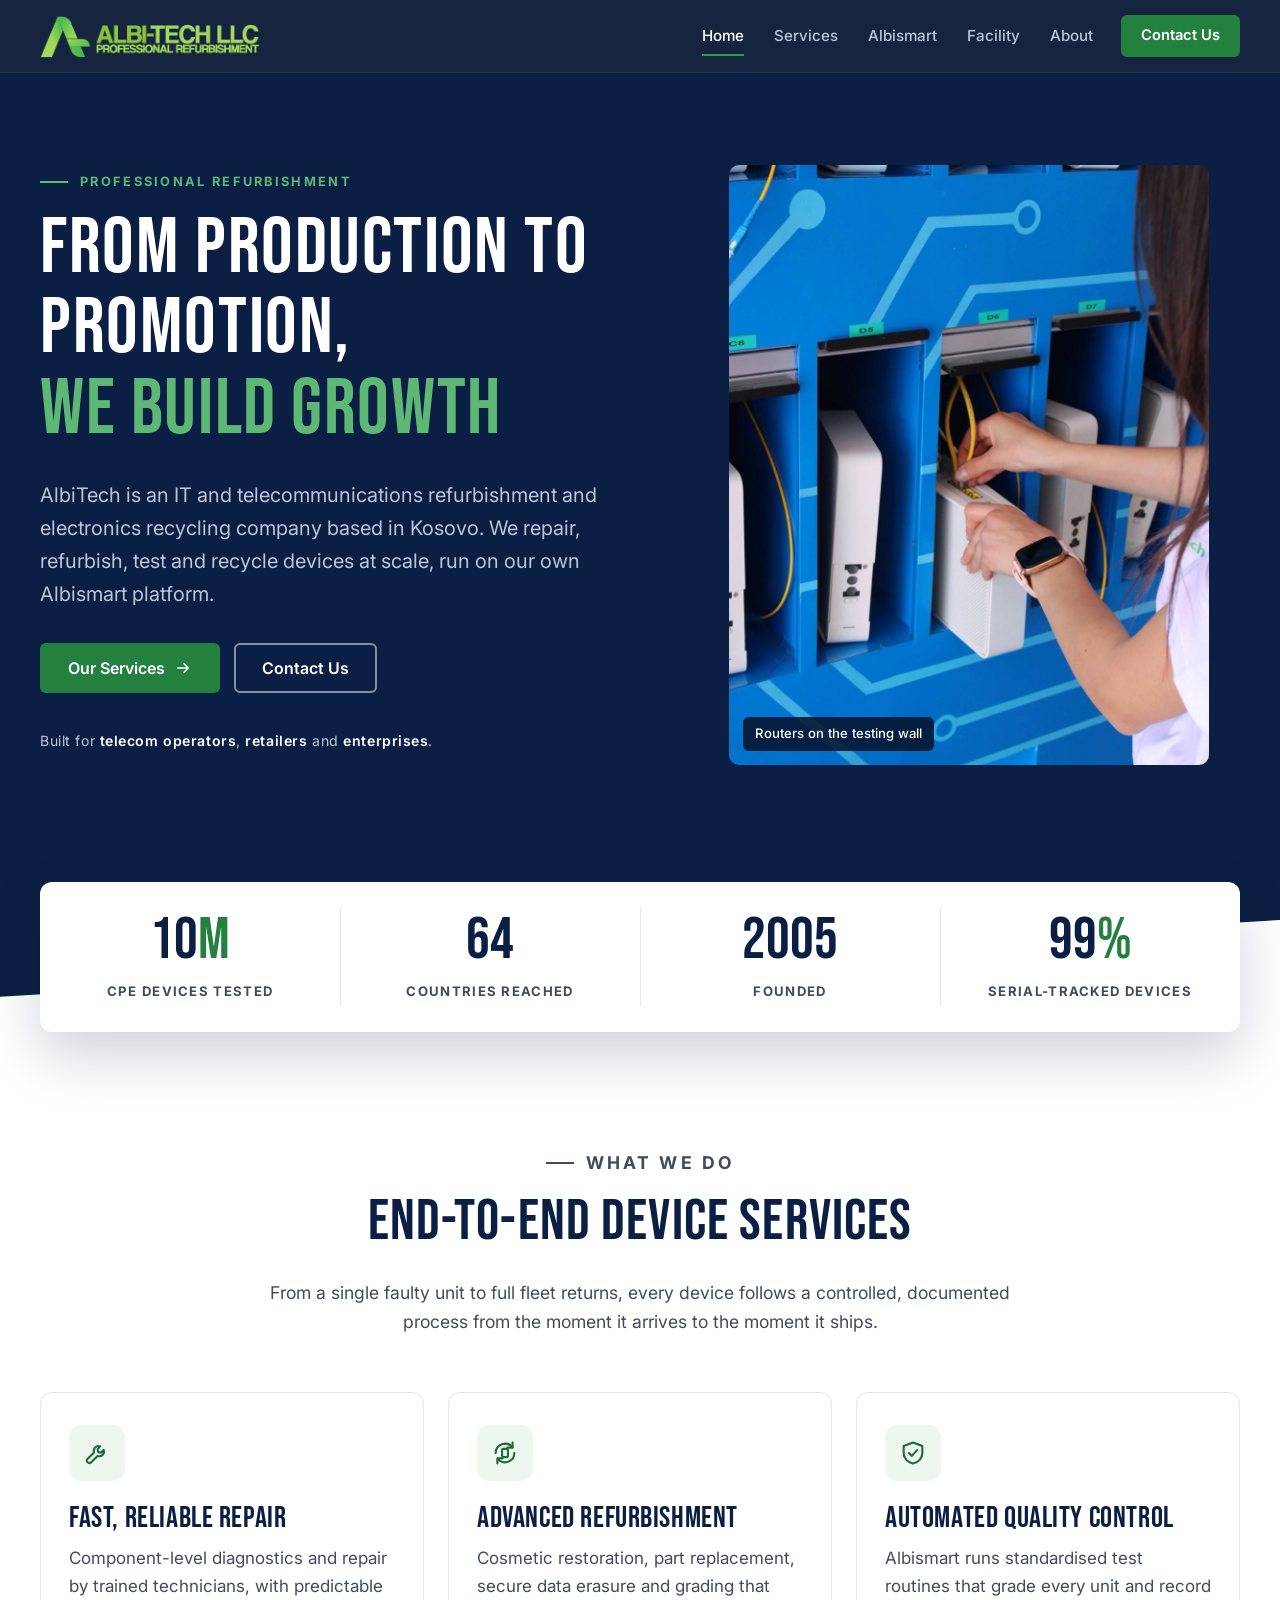
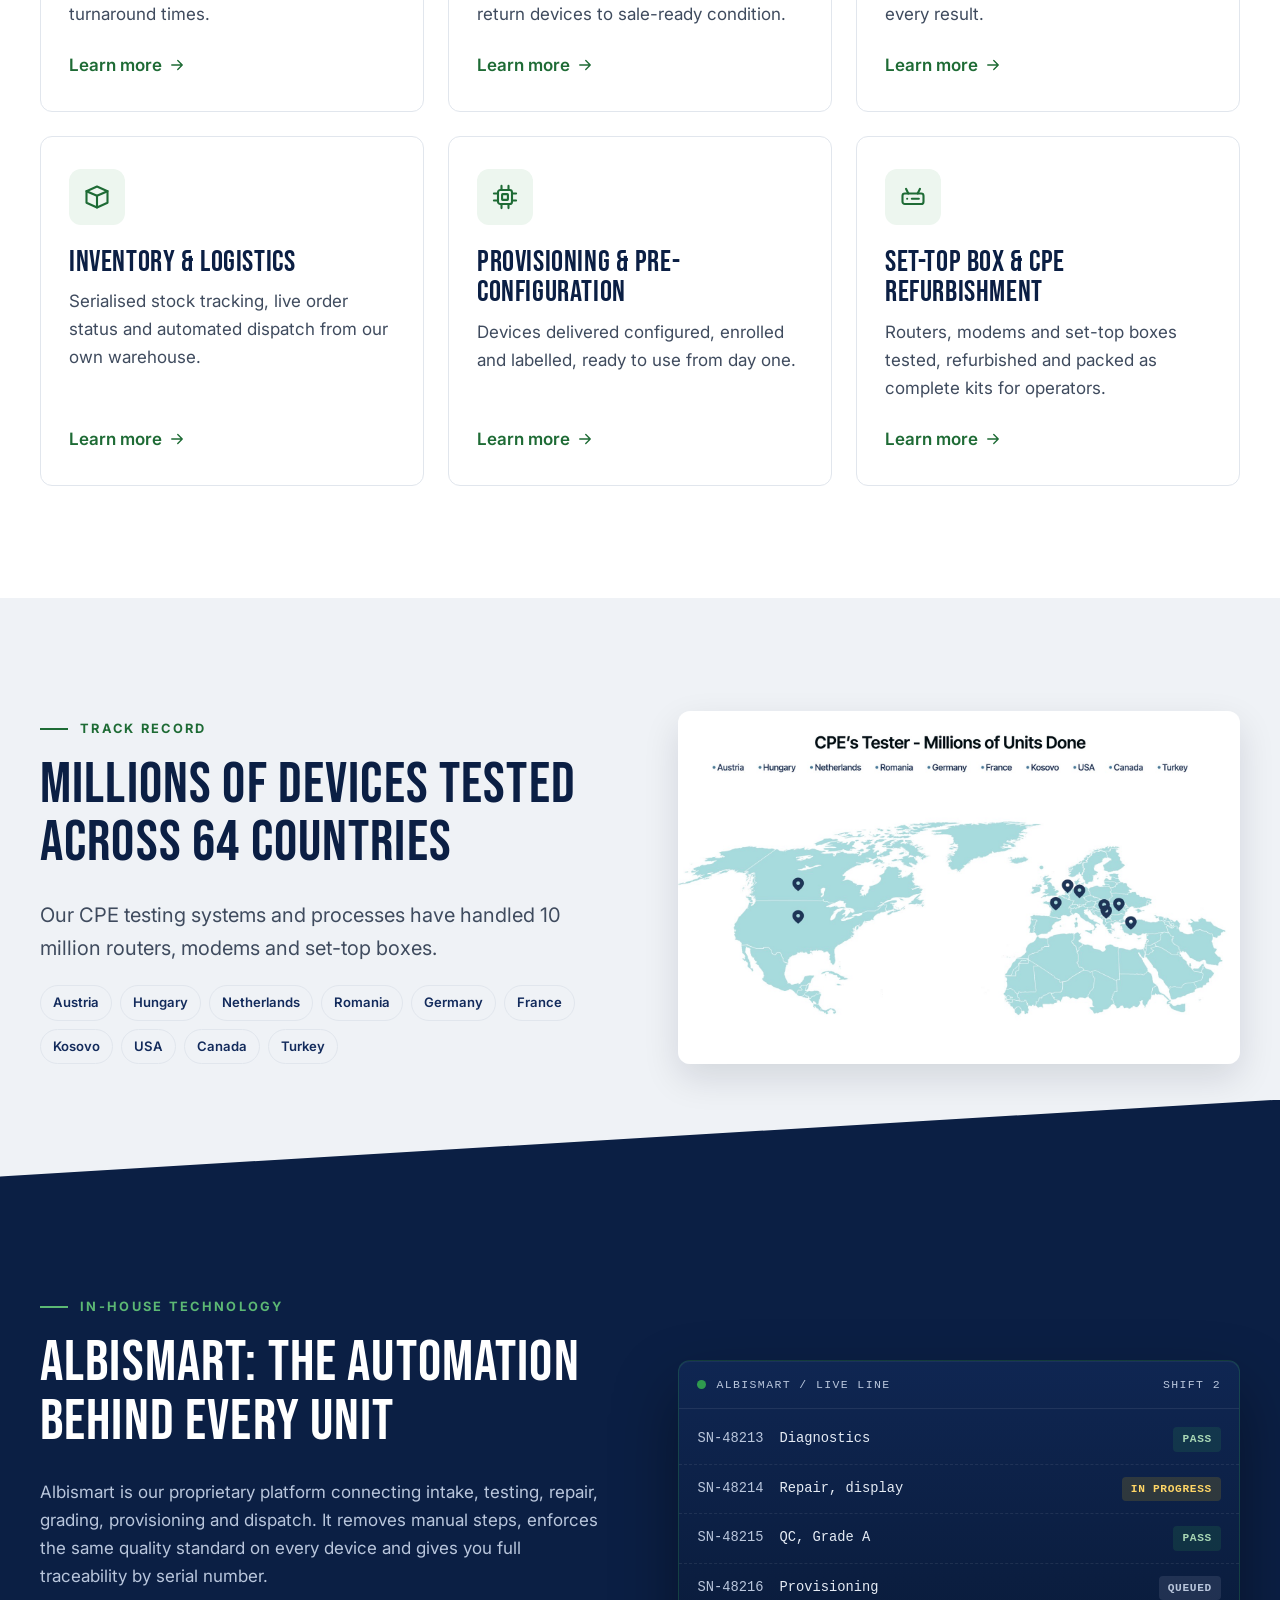
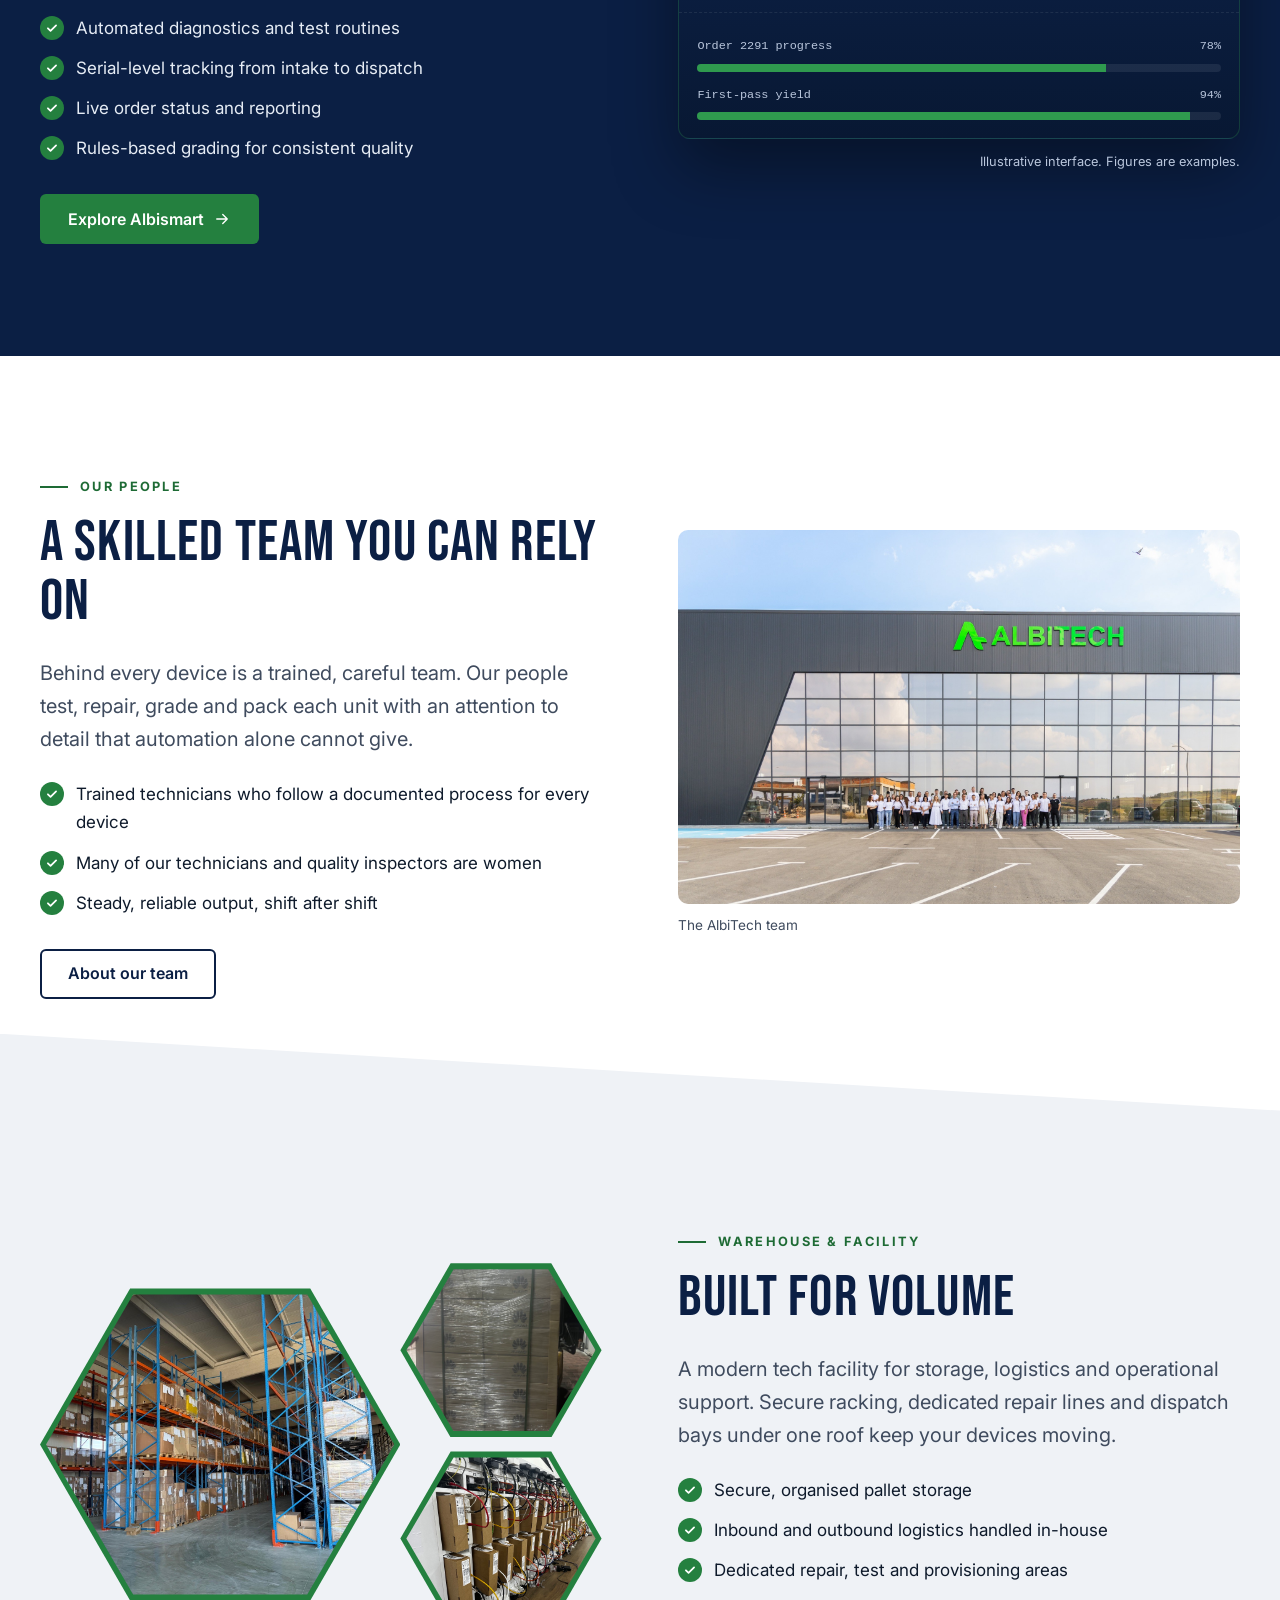
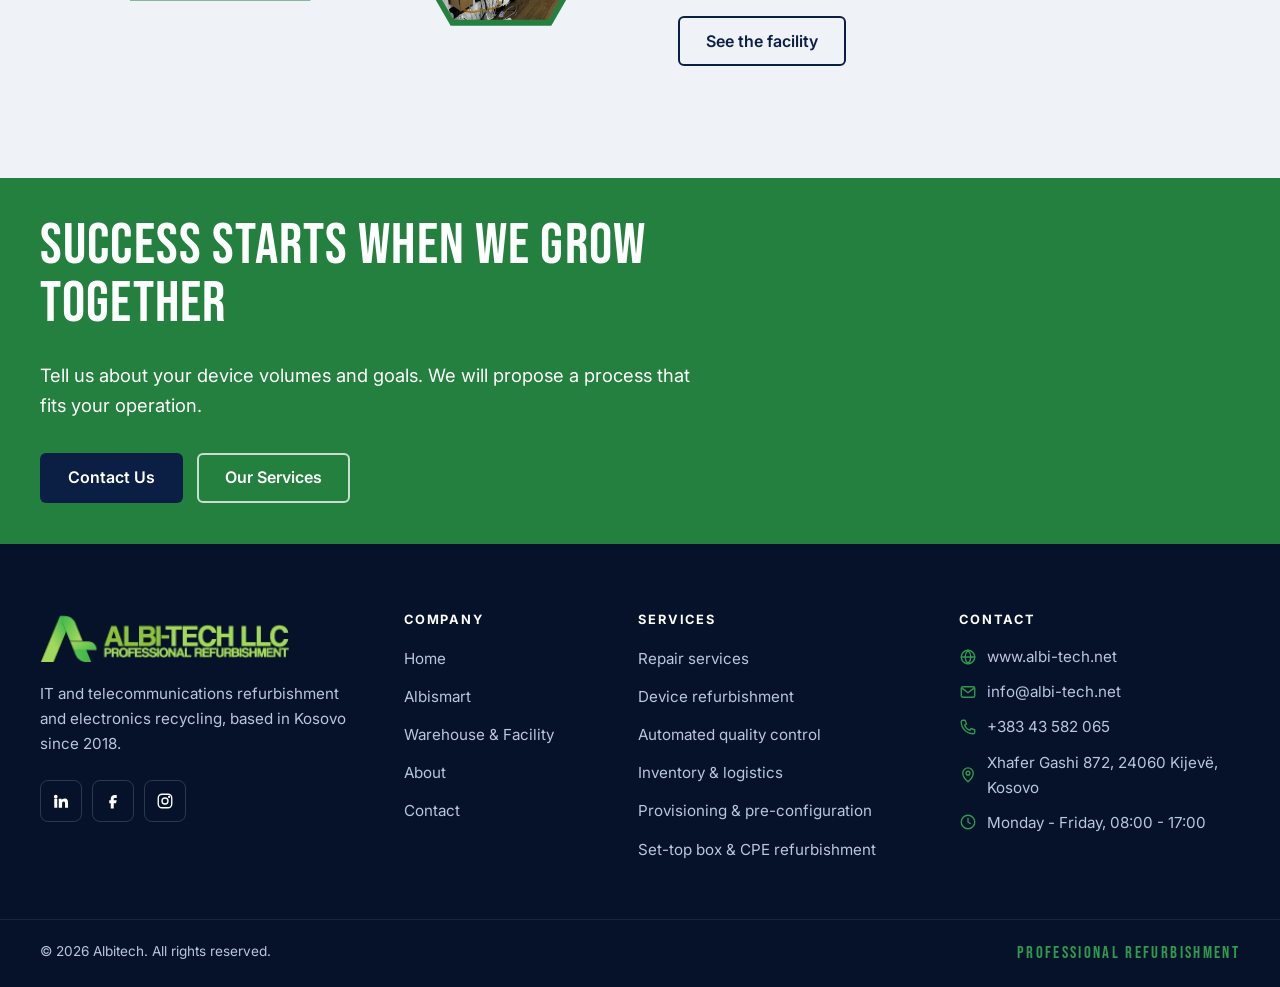
==== commit c8f0889c: "Add a PHP admin panel and update company figures Add a password-protected admin at /admin/ for editi" ====
--- a/index.html
+++ b/index.html
@@ -22,8 +22,9 @@
   <link rel="preconnect" href="https://fonts.gstatic.com" crossorigin>
   <link rel="stylesheet" href="https://fonts.googleapis.com/css2?family=Bebas+Neue&amp;family=Inter:wght@400;500;600;700&amp;display=swap">
   <script>document.documentElement.classList.add("js");</script>
-  <link rel="stylesheet" href="assets/css/styles.css?v=6">
+  <link rel="stylesheet" href="assets/css/styles.css?v=7">
   <script src="assets/js/main.js?v=6" defer></script>
+  <!-- cms:jsonld -->
   <script type="application/ld+json">
   {
     "@context": "https://schema.org",
@@ -36,7 +37,8 @@
     "telephone": "+383 43 582 065",
     "address": {
       "@type": "PostalAddress",
-      "streetAddress": "Xhafer Gashi",
+      "streetAddress": "Xhafer Gashi 872",
+      "postalCode": "24060",
       "addressLocality": "Kijevë",
       "addressRegion": "Malishevë",
       "addressCountry": "XK"
@@ -50,10 +52,18 @@
     "legalName": "AlbiTech L.L.C.",
     "description": "IT and telecommunications refurbishment and electronics recycling company in Kosovo: refurbishment, remanufacturing, testing, repair and recycling of IT and telecom hardware, powered by the Albismart platform.",
     "foundingDate": "2018-11-13",
-    "founder": { "@type": "Person", "name": "Kujtim Gashi" },
-    "sameAs": ["https://www.instagram.com/albitech_llc/", "https://www.facebook.com/albitech/", "https://www.linkedin.com/company/albitech-l-l-c"]
+    "founder": {
+      "@type": "Person",
+      "name": "Kujtim Gashi"
+    },
+    "sameAs": [
+      "https://www.instagram.com/albitech_llc/",
+      "https://www.facebook.com/albitech/",
+      "https://www.linkedin.com/company/albitech-l-l-c"
+    ]
   }
   </script>
+  <!-- /cms:jsonld -->
 </head>
 <body>
   <a class="skip-link" href="#main">Skip to main content</a>
@@ -103,16 +113,17 @@
     <!-- ============ Stats ============ -->
     <section class="stats" aria-label="AlbiTech in numbers">
       <div class="container">
-        <div class="stats-card" data-reveal>
+        <!-- cms:stats -->
+        <div class="stats-card" style="--stat-cols:4" data-reveal>
           <div class="stat">
-            <span class="stat-num" aria-hidden="true"><span data-count="5">5</span><span class="suffix">M+</span></span>
+            <span class="stat-num" aria-hidden="true"><span data-count="10">10</span><span class="suffix">M</span></span>
             <span class="stat-label">CPE devices tested</span>
-            <span class="sr-only">More than 5 million CPE devices tested</span>
+            <span class="sr-only">10 million CPE devices tested</span>
           </div>
           <div class="stat">
-            <span class="stat-num" aria-hidden="true"><span data-count="10">10</span></span>
+            <span class="stat-num" aria-hidden="true"><span data-count="64">64</span></span>
             <span class="stat-label">Countries reached</span>
-            <span class="sr-only">Devices tested for projects in 10 countries</span>
+            <span class="sr-only">64 countries reached</span>
           </div>
           <div class="stat">
             <span class="stat-num" aria-hidden="true"><span data-count="2018" data-grouping="false">2018</span></span>
@@ -122,9 +133,10 @@
           <div class="stat">
             <span class="stat-num" aria-hidden="true"><span data-count="100">100</span><span class="suffix">%</span></span>
             <span class="stat-label">Serial-tracked devices</span>
-            <span class="sr-only">100 percent of devices tracked by serial number</span>
-          </div>
-        </div>
+            <span class="sr-only">100 percent serial-tracked devices</span>
+          </div>
+        </div>
+        <!-- /cms:stats -->
       </div>
     </section>
 
@@ -182,15 +194,17 @@
       <div class="container split">
         <div data-reveal="left">
           <p class="eyebrow">Track record</p>
-          <h2 id="record-title">Millions of devices tested across 10 countries</h2>
-          <p class="lead">Our CPE testing systems and processes have handled more than 5 million routers, modems and set-top boxes.</p>
+          <!-- cms:record -->
+          <h2 id="record-title">Millions of devices tested across 64 countries</h2>
+          <p class="lead">Our CPE testing systems and processes have handled 10 million routers, modems and set-top boxes.</p>
           <ul class="tags" aria-label="Countries">
-            <li class="tag">Austria</li><li class="tag">Hungary</li><li class="tag">Netherlands</li><li class="tag">Romania</li><li class="tag">Germany</li>
-            <li class="tag">France</li><li class="tag">Kosovo</li><li class="tag">USA</li><li class="tag">Canada</li><li class="tag">Turkey</li>
+            <li class="tag">Austria</li><li class="tag">Hungary</li><li class="tag">Netherlands</li><li class="tag">Romania</li><li class="tag">Germany</li><li class="tag">France</li>
+            <li class="tag">Kosovo</li><li class="tag">USA</li><li class="tag">Canada</li><li class="tag">Turkey</li>
           </ul>
+          <!-- /cms:record -->
         </div>
         <figure class="media-frame" data-reveal="right">
-          <img src="assets/img/photos/cpe-map.jpg" alt="World map marking the ten countries where AlbiTech CPE testing has been used" width="1600" height="1006" loading="lazy">
+          <img src="assets/img/photos/cpe-map.jpg" alt="World map marking countries where AlbiTech CPE testing has been used" width="1600" height="1006" loading="lazy">
         </figure>
       </div>
     </section>
@@ -330,11 +344,13 @@
       <div class="footer-col">
         <h2 class="footer-title">Contact</h2>
         <ul class="footer-contact">
+          <!-- cms:footer-contact -->
           <li><svg class="icon" viewBox="0 0 24 24" aria-hidden="true"><circle cx="12" cy="12" r="9"/><path d="M3 12h18M12 3c2.5 2.7 3.8 5.7 3.8 9s-1.3 6.3-3.8 9c-2.5-2.7-3.8-5.7-3.8-9S9.5 5.7 12 3z"/></svg><a href="https://www.albi-tech.net">www.albi-tech.net</a></li>
           <li><svg class="icon" viewBox="0 0 24 24" aria-hidden="true"><rect x="3" y="5" width="18" height="14" rx="2"/><path d="M3.5 6.5l8.5 6.5 8.5-6.5"/></svg><a href="mailto:info@albi-tech.net">info@albi-tech.net</a></li>
           <li><svg class="icon" viewBox="0 0 24 24" aria-hidden="true"><path d="M5 3h3l2 5-2.5 1.5a11 11 0 0 0 7 7L16 14l5 2v3a2 2 0 0 1-2 2A16 16 0 0 1 3 5a2 2 0 0 1 2-2z"/></svg><a href="tel:+38343582065">+383 43 582 065</a></li>
-          <li><svg class="icon" viewBox="0 0 24 24" aria-hidden="true"><path d="M12 21s-7-6.2-7-11.5a7 7 0 0 1 14 0C19 14.8 12 21 12 21z"/><circle cx="12" cy="9.5" r="2.5"/></svg><a href="https://maps.app.goo.gl/2U7qtQhpvTjWQRKJ6" target="_blank" rel="noopener">Xhafer Gashi, Kijevë, Kosovo</a></li>
-          <li><svg class="icon" viewBox="0 0 24 24" aria-hidden="true"><circle cx="12" cy="12" r="9"/><path d="M12 7v5l3 2"/></svg><span>Mon-Fri, 08:00-17:00</span></li>
+          <li><svg class="icon" viewBox="0 0 24 24" aria-hidden="true"><path d="M12 21s-7-6.2-7-11.5a7 7 0 0 1 14 0C19 14.8 12 21 12 21z"/><circle cx="12" cy="9.5" r="2.5"/></svg><a href="https://maps.app.goo.gl/2U7qtQhpvTjWQRKJ6" target="_blank" rel="noopener">Xhafer Gashi 872, 24060 Kijevë, Kosovo</a></li>
+          <li><svg class="icon" viewBox="0 0 24 24" aria-hidden="true"><circle cx="12" cy="12" r="9"/><path d="M12 7v5l3 2"/></svg><span>Monday - Friday, 08:00 - 17:00</span></li>
+          <!-- /cms:footer-contact -->
         </ul>
       </div>
     </div>
--- a/assets/css/styles.css
+++ b/assets/css/styles.css
@@ -279,7 +279,8 @@
 /* ---------- Stats ---------- */
 .stats { position: relative; z-index: 3; margin-top: calc(-1 * clamp(70px, 9vw, 120px)); }
 .stats-card {
-  display: grid; grid-template-columns: repeat(4, 1fr);
+  /* --stat-cols is set by the admin from the number of figures (1 to 4 per row). */
+  display: grid; grid-template-columns: repeat(var(--stat-cols, 4), 1fr);
   background: #fff; border-radius: var(--radius); overflow: hidden;
   box-shadow: 0 24px 56px rgba(6, 18, 42, 0.18);
 }
@@ -299,10 +300,17 @@
   display: block; margin-top: 10px;
   font-size: 0.82rem; font-weight: 700; letter-spacing: 0.1em; text-transform: uppercase; color: var(--ink-soft);
 }
+/* With more than four figures the card wraps to a second row. */
+.stat--row-start::before { display: none; }
+.stat--next-row { border-top: 1px solid var(--gray-200); }
+.stat--fill { grid-column-end: -1; }
 @media (max-width: 820px) {
+  .stat--fill { grid-column-end: auto; }
   .stats-card { grid-template-columns: repeat(2, 1fr); }
-  .stat:nth-child(3)::before { display: none; }
+  .stat:nth-child(odd)::before { display: none; }
+  .stat:nth-child(even)::before { display: block; }
   .stat:nth-child(n + 3) { border-top: 1px solid var(--gray-200); }
+  .stat:last-child:nth-child(odd) { grid-column: 1 / -1; }
 }
 .ph-note { margin: 14px 0 0; text-align: center; font-size: 0.8rem; color: var(--ink-soft); }
 .ph-note::before { content: "\25B2  "; color: var(--green-600); font-size: 0.65rem; }
